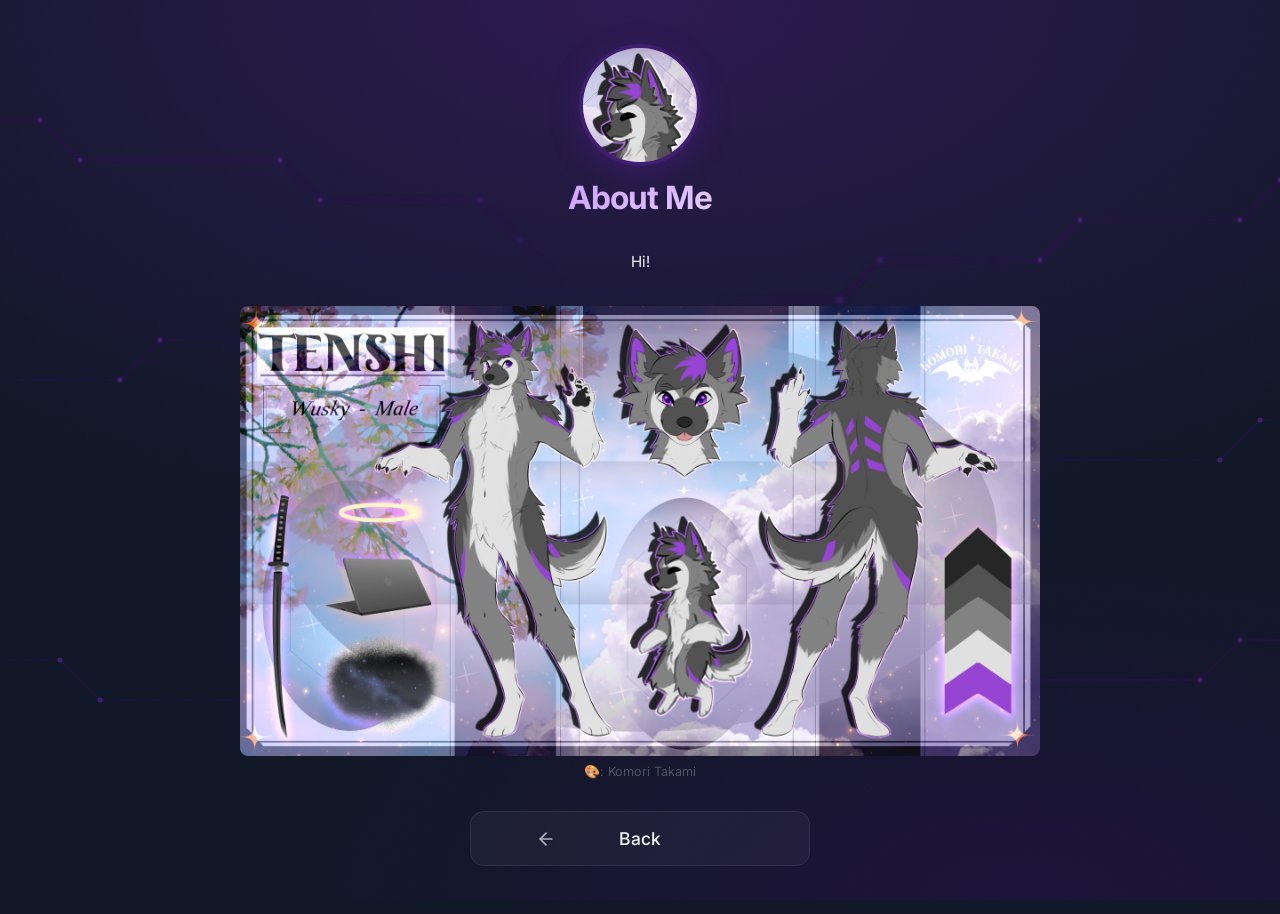
==== about.html @ e32563bc "added night sky background" ====
<!DOCTYPE html>
<html lang="en">
<head>
  <meta charset="UTF-8">
  <meta name="viewport" content="width=device-width, initial-scale=1.0">
  <title>About — Tenshi</title>
  <link rel="icon" type="image/x-icon" href="favicon/favicon.ico">
  <link rel="icon" type="image/png" sizes="32x32" href="favicon/favicon-32x32.png">
  <link rel="icon" type="image/png" sizes="16x16" href="favicon/favicon-16x16.png">
  <link rel="apple-touch-icon" sizes="180x180" href="favicon/apple-touch-icon.png">
  <link rel="manifest" href="favicon/site.webmanifest">
  <link rel="stylesheet" href="style.css">
  <link rel="stylesheet" href="about.css">
</head>
<body>
  
  <svg class="traces" viewBox="0 0 1440 900" preserveAspectRatio="xMidYMid slice" xmlns="http://www.w3.org/2000/svg">
    <defs>
      <linearGradient id="sharpGrad" gradientUnits="userSpaceOnUse" x1="0" y1="0" x2="1440" y2="0">
        <stop offset="0"    stop-color="#fff"/>
        <stop offset="0.25" stop-color="#fff"/>
        <stop offset="0.35" stop-color="#000"/>
        <stop offset="0.65" stop-color="#000"/>
        <stop offset="0.75" stop-color="#fff"/>
        <stop offset="1"    stop-color="#fff"/>
      </linearGradient>
      <linearGradient id="blurGrad" gradientUnits="userSpaceOnUse" x1="0" y1="0" x2="1440" y2="0">
        <stop offset="0"    stop-color="#000"/>
        <stop offset="0.25" stop-color="#000"/>
        <stop offset="0.35" stop-color="#fff"/>
        <stop offset="0.4"  stop-color="#fff"/>
        <stop offset="0.45" stop-color="#000"/>
        <stop offset="0.55" stop-color="#000"/>
        <stop offset="0.6"  stop-color="#fff"/>
        <stop offset="0.65" stop-color="#fff"/>
        <stop offset="0.75" stop-color="#000"/>
        <stop offset="1"    stop-color="#000"/>
      </linearGradient>
      <mask id="sharpMask" maskUnits="userSpaceOnUse" x="-5000" y="-5000" width="12000" height="12000">
        <rect x="-5000" y="-5000" width="12000" height="12000" fill="url(#sharpGrad)"/>
      </mask>
      <mask id="blurMask" maskUnits="userSpaceOnUse" x="-5000" y="-5000" width="12000" height="12000">
        <rect x="-5000" y="-5000" width="12000" height="12000" fill="url(#blurGrad)"/>
      </mask>
      <filter id="traceBlur" filterUnits="userSpaceOnUse" x="-5000" y="-5000" width="12000" height="12000">
        <feGaussianBlur stdDeviation="2"/>
      </filter>
      <g id="traceSrc">
        <g class="trace">
          <path class="trace-path" d="M 0 120 L 120 120 L 160 160 L 360 160 L 400 200 L 560 200 L 600 240 L 648 288"/>
          <path class="trace-pulse" pathLength="100" d="M 0 120 L 120 120 L 160 160 L 360 160 L 400 200 L 560 200 L 600 240 L 648 288"/>
          <circle class="trace-node" cx="0" cy="120" r="3"/>
          <circle class="trace-node" cx="120" cy="120" r="2.5"/>
          <circle class="trace-node" cx="160" cy="160" r="2.5"/>
          <circle class="trace-node" cx="360" cy="160" r="2.5"/>
          <circle class="trace-node" cx="400" cy="200" r="2.5"/>
          <circle class="trace-node" cx="560" cy="200" r="2.5"/>
          <circle class="trace-node" cx="600" cy="240" r="2.5"/>
          <circle class="trace-node" cx="648" cy="288" r="3"/>
        </g>
        <g class="trace">
          <path class="trace-path" d="M 0 380 L 200 380 L 240 340 L 440 340 L 480 380 L 600 380 L 648 380"/>
          <path class="trace-pulse" pathLength="100" d="M 0 380 L 200 380 L 240 340 L 440 340 L 480 380 L 600 380 L 648 380"/>
          <circle class="trace-node" cx="0" cy="380" r="3"/>
          <circle class="trace-node" cx="200" cy="380" r="2.5"/>
          <circle class="trace-node" cx="240" cy="340" r="2.5"/>
          <circle class="trace-node" cx="440" cy="340" r="2.5"/>
          <circle class="trace-node" cx="480" cy="380" r="2.5"/>
          <circle class="trace-node" cx="600" cy="380" r="2.5"/>
          <circle class="trace-node" cx="648" cy="380" r="3"/>
        </g>
        <g class="trace">
          <path class="trace-path" d="M 0 660 L 140 660 L 180 700 L 380 700 L 420 660 L 540 660 L 580 700 L 648 700"/>
          <path class="trace-pulse" pathLength="100" d="M 0 660 L 140 660 L 180 700 L 380 700 L 420 660 L 540 660 L 580 700 L 648 700"/>
          <circle class="trace-node" cx="0" cy="660" r="3"/>
          <circle class="trace-node" cx="140" cy="660" r="2.5"/>
          <circle class="trace-node" cx="180" cy="700" r="2.5"/>
          <circle class="trace-node" cx="380" cy="700" r="2.5"/>
          <circle class="trace-node" cx="420" cy="660" r="2.5"/>
          <circle class="trace-node" cx="540" cy="660" r="2.5"/>
          <circle class="trace-node" cx="580" cy="700" r="2.5"/>
          <circle class="trace-node" cx="648" cy="700" r="3"/>
        </g>
        <g class="trace">
          <path class="trace-path" d="M 1440 180 L 1360 180 L 1320 220 L 1160 220 L 1120 260 L 960 260 L 920 300 L 792 300"/>
          <path class="trace-pulse" pathLength="100" d="M 1440 180 L 1360 180 L 1320 220 L 1160 220 L 1120 260 L 960 260 L 920 300 L 792 300"/>
          <circle class="trace-node" cx="1440" cy="180" r="3"/>
          <circle class="trace-node" cx="1360" cy="180" r="2.5"/>
          <circle class="trace-node" cx="1320" cy="220" r="2.5"/>
          <circle class="trace-node" cx="1160" cy="220" r="2.5"/>
          <circle class="trace-node" cx="1120" cy="260" r="2.5"/>
          <circle class="trace-node" cx="960" cy="260" r="2.5"/>
          <circle class="trace-node" cx="920" cy="300" r="2.5"/>
          <circle class="trace-node" cx="792" cy="300" r="3"/>
        </g>
        <g class="trace">
          <path class="trace-path" d="M 1440 420 L 1340 420 L 1300 460 L 1100 460 L 1060 500 L 860 500 L 820 460 L 792 460"/>
          <path class="trace-pulse" pathLength="100" d="M 1440 420 L 1340 420 L 1300 460 L 1100 460 L 1060 500 L 860 500 L 820 460 L 792 460"/>
          <circle class="trace-node" cx="1440" cy="420" r="3"/>
          <circle class="trace-node" cx="1340" cy="420" r="2.5"/>
          <circle class="trace-node" cx="1300" cy="460" r="2.5"/>
          <circle class="trace-node" cx="1100" cy="460" r="2.5"/>
          <circle class="trace-node" cx="1060" cy="500" r="2.5"/>
          <circle class="trace-node" cx="860" cy="500" r="2.5"/>
          <circle class="trace-node" cx="820" cy="460" r="2.5"/>
          <circle class="trace-node" cx="792" cy="460" r="3"/>
        </g>
        <g class="trace">
          <path class="trace-path" d="M 1440 640 L 1320 640 L 1280 680 L 1100 680 L 1060 640 L 880 640 L 792 640"/>
          <path class="trace-pulse" pathLength="100" d="M 1440 640 L 1320 640 L 1280 680 L 1100 680 L 1060 640 L 880 640 L 792 640"/>
          <circle class="trace-node" cx="1440" cy="640" r="3"/>
          <circle class="trace-node" cx="1320" cy="640" r="2.5"/>
          <circle class="trace-node" cx="1280" cy="680" r="2.5"/>
          <circle class="trace-node" cx="1100" cy="680" r="2.5"/>
          <circle class="trace-node" cx="1060" cy="640" r="2.5"/>
          <circle class="trace-node" cx="880" cy="640" r="2.5"/>
          <circle class="trace-node" cx="792" cy="640" r="3"/>
        </g>
      </g>
    </defs>
    <g mask="url(#sharpMask)"><use href="#traceSrc"/></g>
    <g mask="url(#blurMask)" filter="url(#traceBlur)"><use href="#traceSrc"/></g>
  </svg>

  <div class="bg"></div>


  <div class="night-sky" aria-hidden="true">
    <div class="stars-layer" id="stars"></div>
    <div class="shooting-star" style="top:10%;left:12%;--shoot-angle:28deg;--shoot-cycle:18s;--shoot-delay:2s;">
      <div class="shooting-star-track"></div>
    </div>
    <div class="shooting-star" style="top:22%;right:15%;--shoot-angle:130deg;--shoot-cycle:25s;--shoot-delay:10s;">
      <div class="shooting-star-track"></div>
    </div>
    <div class="shooting-star" style="top:8%;left:55%;--shoot-angle:145deg;--shoot-cycle:32s;--shoot-delay:5s;">
      <div class="shooting-star-track"></div>
    </div>
    <div class="aurora-container">
      <div class="aurora aurora-1"></div>
      <div class="aurora aurora-2"></div>
      <div class="aurora aurora-3"></div>
      <div class="aurora aurora-4"></div>
    </div>
  </div>

  <main>
    <div class="profile">
      <a class="avatar" href="index.html">
        <img src="images/avatar.png" alt="Avatar" />
      </a>
      <h1 class="page-title">About Me</h1>
    </div>

    <div class="about-content">
      <p class="about-blurb">Hi!</p>

      <figure class="refsheet">
        <img src="images/refsheet.png" alt="Reference sheet" />
        <figcaption>🎨: <a href="https://komoricommissions.carrd.co/" target="_blank" rel="noopener noreferrer">Komori Takami</a></figcaption>
      </figure>
    </div>

    <nav class="back-link">
      <a href="index.html" class="link-btn">
        <div class="link-inner">
          <svg class="icon" viewBox="0 0 24 24" fill="none" stroke="currentColor" stroke-width="2" stroke-linecap="round" stroke-linejoin="round"><path d="M19 12H5"/><path d="M12 19l-7-7 7-7"/></svg>
          <span>Back</span>
        </div>
      </a>
    </nav>
  </main>

  <script>
  (function () {
    var themes = ['circuit', 'night-sky'];
    var chosen = sessionStorage.getItem('bg-theme');
    if (!chosen || themes.indexOf(chosen) === -1) {
      chosen = themes[Math.floor(Math.random() * themes.length)];
      sessionStorage.setItem('bg-theme', chosen);
    }
    if (chosen === 'night-sky') {
      document.body.dataset.bg = 'night-sky';
      var stars = document.getElementById('stars');
      if (!stars) return;
      var counts = { 'star-sm': 350, 'star-md': 120, 'star-lg': 40, 'star-xl': 10 };
      var twinkleClasses = ['twinkle-1', 'twinkle-2', 'twinkle-3'];
      for (var cls in counts) {
        (function (c, n) {
          for (var i = 0; i < n; i++) {
            var s = document.createElement('div');
            s.className = 'star ' + c;
            s.style.top = Math.random() * 100 + '%';
            s.style.left = Math.random() * 100 + '%';
            if (Math.random() < 0.3 && c !== 'star-sm') {
              s.classList.add(twinkleClasses[Math.floor(Math.random() * 3)]);
              s.style.setProperty('--dur', (3 + Math.random() * 5).toFixed(1) + 's');
              s.style.setProperty('--delay', (Math.random() * 8).toFixed(1) + 's');
            }
            stars.appendChild(s);
          }
        })(cls, counts[cls]);
      }
    }
  })();
  </script>

</body>
</html>
---- style.css ----
*, *::before, *::after {
  margin: 0;
  padding: 0;
  box-sizing: border-box;
}

@font-face {
  font-family: 'Inter';
  src: url('fonts/Inter_18pt-Regular.ttf');
  font-weight: 400;
  font-style: normal;
  font-display: swap;
}

@font-face {
  font-family: 'Inter';
  src: url('fonts/Inter_18pt-Medium.ttf');
  font-weight: 500;
  font-style: normal;
  font-display: swap;
}

@font-face {
  font-family: 'Inter';
  src: url('fonts/Inter_18pt-Bold.ttf');
  font-weight: 700;
  font-style: normal;
  font-display: swap;
}

:root {
  --purple-100: #f3e8ff;
  --purple-300: #c084fc;
  --purple-400: #a855f7;
  --purple-500: #9333ea;
  --purple-600: #7e22ce;
  --purple-700: #6b21a8;
  --purple-900: #3b0764;

  --grey-50:  #f9fafb;
  --grey-100: #f3f4f6;
  --grey-200: #e5e7eb;
  --grey-600: #4b5563;
  --grey-700: #374151;
  --grey-800: #1f2937;
  --grey-900: #111827;

  --bg:      var(--grey-900);
  --surface: rgba(255, 255, 255, 0.05);
  --border:  rgba(255, 255, 255, 0.08);
  --text:    var(--grey-100);
  --muted:   var(--grey-600);

  --radius:  14px;
  --max-w:   440px;
}

html {
  font-family: 'Inter', system-ui, -apple-system, sans-serif;
  -webkit-font-smoothing: antialiased;
  -moz-osx-font-smoothing: grayscale;
}

body {
  min-height: 100dvh;
  display: flex;
  align-items: center;
  justify-content: center;
  background: var(--bg);
  color: var(--text);
}


.bg {
  position: fixed;
  inset: 0;
  z-index: 0;
  background:
    radial-gradient(ellipse 80% 60% at 50% 0%, rgba(126, 34, 206, 0.25), transparent),
    radial-gradient(ellipse 60% 40% at 80% 100%, rgba(59, 7, 100, 0.3), transparent),
    var(--bg);
}


.bg::after {
  content: '';
  position: fixed;
  inset: 0;
  background-image: url("data:image/svg+xml,%3Csvg xmlns='http://www.w3.org/2000/svg' width='400' height='400'%3E%3Cfilter id='n'%3E%3CfeTurbulence type='fractalNoise' baseFrequency='.85' numOctaves='4' stitchTiles='stitch'/%3E%3C/filter%3E%3Crect width='100%25' height='100%25' filter='url(%23n)' opacity='.03'/%3E%3C/svg%3E");
  opacity: 0.4;
  pointer-events: none;
}


body[data-bg="night-sky"] .bg,
body[data-bg="night-sky"] .traces {
  display: none;
}


.traces {
  position: fixed;
  inset: 0;
  z-index: 1;
  width: 100%;
  height: 100%;
  pointer-events: none;
}

.trace-path {
  fill: none;
  stroke: var(--purple-900);
  stroke-width: 1.2;
  opacity: 0.6;
}

.trace-pulse {
  fill: none;
  stroke: var(--purple-500);
  stroke-width: 2;
  stroke-linecap: round;
  stroke-linejoin: round;
  filter: drop-shadow(0 0 3px var(--purple-400)) drop-shadow(0 0 6px rgba(147, 51, 234, 0.5));
  stroke-dasharray: 5 95;
  animation: traceFlow linear infinite;
}

.trace-node {
  fill: var(--purple-500);
  opacity: 0.35;
  animation: nodeGlow 3s ease-in-out infinite;
}

@keyframes traceFlow {
  from { stroke-dashoffset: 0; }
  to   { stroke-dashoffset: -100; }
}

@keyframes nodeGlow {
  0%, 100% { opacity: 0.3; r: 2; }
  50%      { opacity: 0.7; r: 2.5; }
}


.trace:nth-child(1) .trace-pulse { animation-duration: 5s; animation-delay: 0s; }
.trace:nth-child(2) .trace-pulse { animation-duration: 6s; animation-delay: -1.5s; }
.trace:nth-child(3) .trace-pulse { animation-duration: 5.5s; animation-delay: -3s; }
.trace:nth-child(4) .trace-pulse { animation-duration: 6.5s; animation-delay: -0.8s; }
.trace:nth-child(5) .trace-pulse { animation-duration: 5s; animation-delay: -2.2s; }
.trace:nth-child(6) .trace-pulse { animation-duration: 6s; animation-delay: -4s; }


.trace:nth-of-type(1) .trace-node:nth-child(1) { animation-delay: 0s; }
.trace:nth-of-type(1) .trace-node:nth-child(2) { animation-delay: 0.4s; }
.trace:nth-of-type(1) .trace-node:nth-child(3) { animation-delay: 0.9s; }
.trace:nth-of-type(1) .trace-node:nth-child(4) { animation-delay: 1.5s; }
.trace:nth-of-type(1) .trace-node:nth-child(5) { animation-delay: 2s; }
.trace:nth-of-type(1) .trace-node:nth-child(6) { animation-delay: 2.5s; }
.trace:nth-of-type(1) .trace-node:nth-child(7) { animation-delay: 3s; }

.trace:nth-of-type(2) .trace-node:nth-child(1) { animation-delay: -0.3s; }
.trace:nth-of-type(2) .trace-node:nth-child(2) { animation-delay: 0.2s; }
.trace:nth-of-type(2) .trace-node:nth-child(3) { animation-delay: 0.7s; }
.trace:nth-of-type(2) .trace-node:nth-child(4) { animation-delay: 1.3s; }
.trace:nth-of-type(2) .trace-node:nth-child(5) { animation-delay: 1.8s; }
.trace:nth-of-type(2) .trace-node:nth-child(6) { animation-delay: 2.3s; }
.trace:nth-of-type(2) .trace-node:nth-child(7) { animation-delay: 2.8s; }

.trace:nth-of-type(3) .trace-node:nth-child(1) { animation-delay: -0.6s; }
.trace:nth-of-type(3) .trace-node:nth-child(2) { animation-delay: 0.5s; }
.trace:nth-of-type(3) .trace-node:nth-child(3) { animation-delay: 1.1s; }
.trace:nth-of-type(3) .trace-node:nth-child(4) { animation-delay: 1.7s; }
.trace:nth-of-type(3) .trace-node:nth-child(5) { animation-delay: 2.3s; }
.trace:nth-of-type(3) .trace-node:nth-child(6) { animation-delay: 2.9s; }
.trace:nth-of-type(3) .trace-node:nth-child(7) { animation-delay: 3.5s; }
.trace:nth-of-type(3) .trace-node:nth-child(8) { animation-delay: 4s; }

.trace:nth-of-type(4) .trace-node:nth-child(1) { animation-delay: -0.1s; }
.trace:nth-of-type(4) .trace-node:nth-child(2) { animation-delay: 0.3s; }
.trace:nth-of-type(4) .trace-node:nth-child(3) { animation-delay: 0.7s; }
.trace:nth-of-type(4) .trace-node:nth-child(4) { animation-delay: 1.1s; }
.trace:nth-of-type(4) .trace-node:nth-child(5) { animation-delay: 1.5s; }
.trace:nth-of-type(4) .trace-node:nth-child(6) { animation-delay: 1.9s; }
.trace:nth-of-type(4) .trace-node:nth-child(7) { animation-delay: 2.3s; }
.trace:nth-of-type(4) .trace-node:nth-child(8) { animation-delay: 2.7s; }

.trace:nth-of-type(5) .trace-node:nth-child(1) { animation-delay: -0.4s; }
.trace:nth-of-type(5) .trace-node:nth-child(2) { animation-delay: 0.0s; }
.trace:nth-of-type(5) .trace-node:nth-child(3) { animation-delay: 0.4s; }
.trace:nth-of-type(5) .trace-node:nth-child(4) { animation-delay: 0.9s; }
.trace:nth-of-type(5) .trace-node:nth-child(5) { animation-delay: 1.4s; }
.trace:nth-of-type(5) .trace-node:nth-child(6) { animation-delay: 1.9s; }
.trace:nth-of-type(5) .trace-node:nth-child(7) { animation-delay: 2.4s; }
.trace:nth-of-type(5) .trace-node:nth-child(8) { animation-delay: 2.9s; }

.trace:nth-of-type(6) .trace-node:nth-child(1) { animation-delay: -0.7s; }
.trace:nth-of-type(6) .trace-node:nth-child(2) { animation-delay: 0.4s; }
.trace:nth-of-type(6) .trace-node:nth-child(3) { animation-delay: 0.9s; }
.trace:nth-of-type(6) .trace-node:nth-child(4) { animation-delay: 1.5s; }
.trace:nth-of-type(6) .trace-node:nth-child(5) { animation-delay: 2.1s; }
.trace:nth-of-type(6) .trace-node:nth-child(6) { animation-delay: 2.7s; }


main {
  position: relative;
  z-index: 1;
  width: 100%;
  max-width: var(--max-w);
  padding: 3rem 1.25rem;
  animation: fadeUp 0.6s cubic-bezier(0.16, 1, 0.3, 1) both;
}

@keyframes fadeUp {
  from { opacity: 0; transform: translateY(18px); }
  to   { opacity: 1; transform: translateY(0); }
}


.profile {
  text-align: center;
  margin-bottom: 2rem;
}

.avatar {
  display: block;
  width: 114px;
  height: 114px;
  margin: 0 auto 1rem;
  border-radius: 50%;
  object-fit: cover;
  box-shadow: 0 0 0 4px rgba(148, 53, 247, 0.15), 0 8px 32px rgba(107, 33, 168, 0.35);
}

.username {
  font-size: 2rem;
  font-weight: 700;
  letter-spacing: -0.03em;
  background: linear-gradient(135deg, var(--purple-300), var(--purple-100));
  -webkit-background-clip: text;
  -webkit-text-fill-color: transparent;
  background-clip: text;
}




.links {
  display: flex;
  flex-direction: column;
  align-items: center;        
  gap: 0.75rem;
}

.link-btn {
  position: relative;
  display: flex;
  align-items: center;
  justify-content: center;
  padding: 0.9rem 1.25rem;
  border: 1px solid var(--border);
  border-radius: var(--radius);
  background: rgba(255, 255, 255, 0.04);
  color: var(--text);
  text-decoration: none;
  font-weight: 500;
  font-size: 1.1rem;
  transition: transform 0.25s cubic-bezier(0.16, 1, 0.3, 1),
              background 0.25s ease,
              border-color 0.25s ease,
              box-shadow 0.25s ease;
  will-change: transform, background;
  transform: translateZ(0);
  width: 85%;
}

.link-btn .link-inner {
  display: grid;
  grid-template-columns: 20px 1fr 20px;
  align-items: center;
  column-gap: 0.75rem;
  width: 13rem;
}

.link-btn .icon {
  grid-column: 1;
  justify-self: center;
  flex-shrink: 0;
}

.link-btn .link-inner span {
  grid-column: 2;
  text-align: center;
}


.link-btn::before {
  content: '';
  position: absolute;
  top: 0;
  left: 0;
  right: 0;
  height: 1px;
  background: linear-gradient(90deg, transparent, var(--purple-300), transparent);
  transform: scaleX(0);
  transform-origin: center;
  transition: transform 0.3s ease;
  opacity: 0;
}

.link-btn:hover::before,
.link-btn:focus-visible::before {
  opacity: 1;
  transform: scaleX(1);
}

.link-btn:hover,
.link-btn:focus-visible {
  background: rgba(148, 53, 247, 0.1);
  border-color: rgba(148, 53, 247, 0.3);
  box-shadow: 0 4px 24px rgba(126, 34, 206, 0.2);
}



.link-btn {
  animation: btnIn 0.5s cubic-bezier(0.16, 1, 0.3, 1) backwards;
}

.link-btn:nth-child(1) { animation-delay: 0.10s; }
.link-btn:nth-child(2) { animation-delay: 0.18s; }
.link-btn:nth-child(3) { animation-delay: 0.26s; }
.link-btn:nth-child(4) { animation-delay: 0.34s; }
.link-btn:nth-child(5) { animation-delay: 0.42s; }
.link-btn:nth-child(6) { animation-delay: 0.58s; }

@keyframes btnIn {
  from { opacity: 0; transform: translateY(12px) scale(0.97); }
  to   { opacity: 1; transform: translateY(0) scale(1); }
}

.link-btn:hover {
  transform: translateY(-2px);
}

.link-btn:active {
  transform: translateY(0) scale(0.98);
}


.icon {
  flex-shrink: 0;
  width: 20px;
  height: 20px;
  opacity: 0.7;
  transition: opacity 0.25s ease, color 0.25s ease;
}

.link-btn:hover .icon {
  opacity: 1;
  color: var(--purple-300);
}


.link-btn:focus-visible {
  outline: 2px solid var(--purple-400);
  outline-offset: 2px;
}


@media (max-width: 480px) {
  :root { --radius: 12px; }

  main {
    padding: 2.5rem 1rem;
    align-self: flex-start;
    padding-top: 5rem;
  }

  .username {
    font-size: 1.65rem;
  }

  .avatar {
    width: 94px;
    height: 94px;
  }

  .link-btn {
    padding: 0.8rem 1.1rem;
    font-size: 0.9rem;
  }
}

@media (min-width: 768px) {
  .link-btn {
    padding: 1rem 1.5rem;
  }
}

@media (prefers-reduced-motion: reduce) {
  *, *::before, *::after {
    animation-duration: 0.01ms !important;
    transition-duration: 0.01ms !important;
  }
}


body[data-bg="night-sky"] {
  overflow: hidden;
}

body[data-bg="night-sky"] .night-sky {
  position: fixed;
  inset: 0;
  background: linear-gradient(
    to bottom,
    #020111 0%,
    #0a0e2a 30%,
    #0d1442 60%,
    #0a0f3a 80%,
    #05081f 100%
  );
  overflow: hidden;
}


body[data-bg="night-sky"] .stars-layer {
  position: absolute;
  inset: 0;
  z-index: 1;
}

body[data-bg="night-sky"] .star {
  position: absolute;
  background: #fff;
}

body[data-bg="night-sky"] .star-sm { width: 1px; height: 1px; opacity: 0.6; }
body[data-bg="night-sky"] .star-md { width: 2px; height: 2px; opacity: 0.75; }
body[data-bg="night-sky"] .star-lg { width: 2.5px; height: 2.5px; opacity: 0.9; border-radius: 0; }
body[data-bg="night-sky"] .star-xl { width: 3px; height: 3px; opacity: 1; border-radius: 0; }


body[data-bg="night-sky"] .star-lg::before,
body[data-bg="night-sky"] .star-lg::after,
body[data-bg="night-sky"] .star-xl::before,
body[data-bg="night-sky"] .star-xl::after {
  content: '';
  position: absolute;
  top: 50%;
  left: 50%;
  background: rgba(255, 255, 255, 0.95);
}

body[data-bg="night-sky"] .star-lg::before,
body[data-bg="night-sky"] .star-xl::before {
  width: 100%;
  height: 1px;
  transform: translate(-50%, -50%);
}

body[data-bg="night-sky"] .star-lg::after,
body[data-bg="night-sky"] .star-xl::after {
  width: 1px;
  height: 100%;
  transform: translate(-50%, -50%);
}

body[data-bg="night-sky"] .star-xl::before,
body[data-bg="night-sky"] .star-xl::after {
  box-shadow: 0 0 4px 1px rgba(200, 230, 255, 0.5);
}


@keyframes twinkle-1 {
  0%, 100% { opacity: 0.3; transform: scale(1) rotate(0deg); }
  50%      { opacity: 1;   transform: scale(1.4) rotate(45deg); }
}
@keyframes twinkle-2 {
  0%, 100% { opacity: 0.2; transform: scale(1) rotate(0deg); }
  50%      { opacity: 0.9; transform: scale(1.3) rotate(90deg); }
}
@keyframes twinkle-3 {
  0%, 100% { opacity: 0.5; transform: scale(1) rotate(0deg); }
  30%      { opacity: 1;   transform: scale(1.5) rotate(45deg); }
  70%      { opacity: 0.4; transform: scale(0.9) rotate(90deg); }
}

body[data-bg="night-sky"] .twinkle-1 { animation: twinkle-1 var(--dur, 3s) ease-in-out infinite var(--delay, 0s); }
body[data-bg="night-sky"] .twinkle-2 { animation: twinkle-2 var(--dur, 4s) ease-in-out infinite var(--delay, 0s); }
body[data-bg="night-sky"] .twinkle-3 { animation: twinkle-3 var(--dur, 5s) ease-in-out infinite var(--delay, 0s); }


body[data-bg="night-sky"] .aurora-container {
  position: absolute;
  inset: 0;
  z-index: 2;
  overflow: hidden;
  opacity: 0.55;
  pointer-events: none;
}

body[data-bg="night-sky"] .aurora {
  position: absolute;
  border-radius: 50%;
  filter: blur(80px);
  mix-blend-mode: screen;
}

body[data-bg="night-sky"] .aurora-1 {
  bottom: 45%; left: -20%; width: 70%; height: 30%;
  background: linear-gradient(90deg,
    transparent 0%, rgba(52, 255, 150, 0.4) 20%,
    rgba(52, 255, 180, 0.5) 40%,
    rgba(100, 220, 255, 0.35) 60%, transparent 80%);
  animation: aurora-wave-1 12s ease-in-out infinite;
  transform-origin: center bottom;
}
body[data-bg="night-sky"] .aurora-2 {
  bottom: 40%; left: 10%; width: 65%; height: 25%;
  background: linear-gradient(90deg,
    transparent 0%, rgba(100, 200, 255, 0.3) 15%,
    rgba(150, 255, 200, 0.45) 45%,
    rgba(52, 255, 150, 0.35) 70%, transparent 100%);
  animation: aurora-wave-2 15s ease-in-out infinite;
  transform-origin: center bottom;
}
body[data-bg="night-sky"] .aurora-3 {
  bottom: 50%; left: 30%; width: 50%; height: 20%;
  background: linear-gradient(90deg,
    transparent 0%, rgba(180, 100, 255, 0.2) 20%,
    rgba(52, 255, 180, 0.4) 50%,
    rgba(100, 220, 255, 0.25) 80%, transparent 100%);
  animation: aurora-wave-3 18s ease-in-out infinite;
  transform-origin: center bottom;
}
body[data-bg="night-sky"] .aurora-4 {
  bottom: 35%; left: -10%; width: 80%; height: 22%;
  background: linear-gradient(90deg,
    transparent 0%, rgba(52, 200, 150, 0.25) 25%,
    rgba(100, 255, 220, 0.35) 55%,
    rgba(52, 255, 150, 0.2) 85%, transparent 100%);
  animation: aurora-wave-1 20s ease-in-out infinite reverse;
  transform-origin: center bottom;
}

@keyframes aurora-wave-1 {
  0%, 100% { transform: translateX(0) scaleX(1) scaleY(1) rotate(-1deg); opacity: 0.6; }
  25%      { transform: translateX(8%) scaleX(1.1) scaleY(1.2) rotate(0.5deg); opacity: 0.8; }
  50%      { transform: translateX(3%) scaleX(0.95) scaleY(0.85) rotate(1deg); opacity: 0.5; }
  75%      { transform: translateX(-5%) scaleX(1.05) scaleY(1.15) rotate(-0.5deg); opacity: 0.7; }
}
@keyframes aurora-wave-2 {
  0%, 100% { transform: translateX(0) scaleX(1) scaleY(1) rotate(0.5deg); opacity: 0.5; }
  33%      { transform: translateX(-10%) scaleX(1.15) scaleY(0.9) rotate(-0.5deg); opacity: 0.75; }
  66%      { transform: translateX(6%) scaleX(0.9) scaleY(1.2) rotate(1deg); opacity: 0.4; }
}
@keyframes aurora-wave-3 {
  0%, 100% { transform: translateX(0) scaleX(1) scaleY(1) rotate(-0.5deg); opacity: 0.45; }
  50%      { transform: translateX(-12%) scaleX(1.2) scaleY(0.8) rotate(1.5deg); opacity: 0.7; }
}


body[data-bg="night-sky"] .shooting-star {
  position: absolute;
  z-index: 1;
  transform: rotate(var(--shoot-angle, 25deg));
  transform-origin: 0 50%;
}
body[data-bg="night-sky"] .shooting-star-track {
  position: absolute;
  top: 0; left: 0; width: 300px; height: 2px;
  transform: translateX(-300px);
  opacity: 0;
  animation: shoot var(--shoot-cycle, 6s) ease-out infinite var(--shoot-delay, 0s);
}
body[data-bg="night-sky"] .shooting-star-track::before {
  content: '';
  position: absolute;
  top: 0; left: 0;
  width: 80px; height: 1.5px;
  background: linear-gradient(to right, rgba(255,255,255,0.1), rgba(255,255,255,0.9));
  border-radius: 2px;
}
body[data-bg="night-sky"] .shooting-star-track::after {
  content: '';
  position: absolute;
  top: 50%; left: 80px;
  transform: translateY(-50%);
  width: 3px; height: 3px;
  border-radius: 50%;
  background: #fff;
  box-shadow: 0 0 6px 2px rgba(255,255,255,0.6);
}
@keyframes shoot {
  0%, 82% { transform: translateX(-300px); opacity: 0; }
  83%      { opacity: 1; }
  90%      { opacity: 1; }
  100%     { transform: translateX(0); opacity: 0; }
}


@media (max-width: 768px) {
  body[data-bg="night-sky"] .aurora-container { opacity: 0.4; }
  body[data-bg="night-sky"] .aurora-1 { height: 22%; animation-duration: 10s; }
  body[data-bg="night-sky"] .aurora-2 { height: 18%; animation-duration: 13s; }
  body[data-bg="night-sky"] .aurora-3 { height: 15%; animation-duration: 15s; }
  body[data-bg="night-sky"] .aurora-4 { height: 16%; animation-duration: 17s; }
  body[data-bg="night-sky"] .aurora { filter: blur(60px); }
  body[data-bg="night-sky"] .shooting-star { display: none; }
}
@media (max-width: 480px) {
  body[data-bg="night-sky"] .aurora-container { opacity: 0.3; }
  body[data-bg="night-sky"] .aurora { filter: blur(45px); }
}
---- about.css ----
.avatar {
  display: block;
  position: relative;
  width: 114px;
  height: 114px;
  margin: 0 auto 1rem;
  border-radius: 50%;
  background: linear-gradient(135deg, var(--purple-400), var(--purple-700));
  box-shadow: 0 0 0 4px rgba(148, 53, 247, 0.15), 0 8px 32px rgba(107, 33, 168, 0.35);
  overflow: hidden;
  text-decoration: none;
  transition: transform 0.25s cubic-bezier(0.16, 1, 0.3, 1);
}

.avatar:hover {
  transform: translateY(-2px);
}

.avatar img {
  display: block;
  width: 100%;
  height: 100%;
  object-fit: cover;
}

.about-content {
  margin: 0 auto 2rem;
  text-align: center;
}

.about-blurb {
  font-size: 0.95rem;
  line-height: 1.65;
  color: var(--text);
  margin-bottom: 2rem;
  max-width: var(--max-w);
}

.refsheet {
  display: flex;
  flex-direction: column;
  align-items: center;
  width: 800px;
  margin-left: -400px;
  position: relative;
  left: 50%;
}

.refsheet img {
  width: 100%;
  height: auto;
  border-radius: 8px;
}

.refsheet figcaption {
  font-size: 0.8rem;
  color: var(--muted);
  margin-top: 0.5rem;
  text-align: center;
}

.refsheet figcaption a {
  color: inherit;
  text-decoration: none;
}

.page-title {
  font-size: 2rem;
  font-weight: 700;
  letter-spacing: -0.03em;
  background: linear-gradient(135deg, var(--purple-300), var(--purple-100));
  -webkit-background-clip: text;
  -webkit-text-fill-color: transparent;
  background-clip: text;
  text-align: center;
  margin-bottom: 2rem;
}

.back-link {
  display: flex;
  justify-content: center;
}

@media (max-width: 768px) {
  .refsheet {
    width: 95vw;
    margin-left: 0;
    left: 0;
  }

  .refsheet img {
    width: 100%;
    height: auto;
  }
}
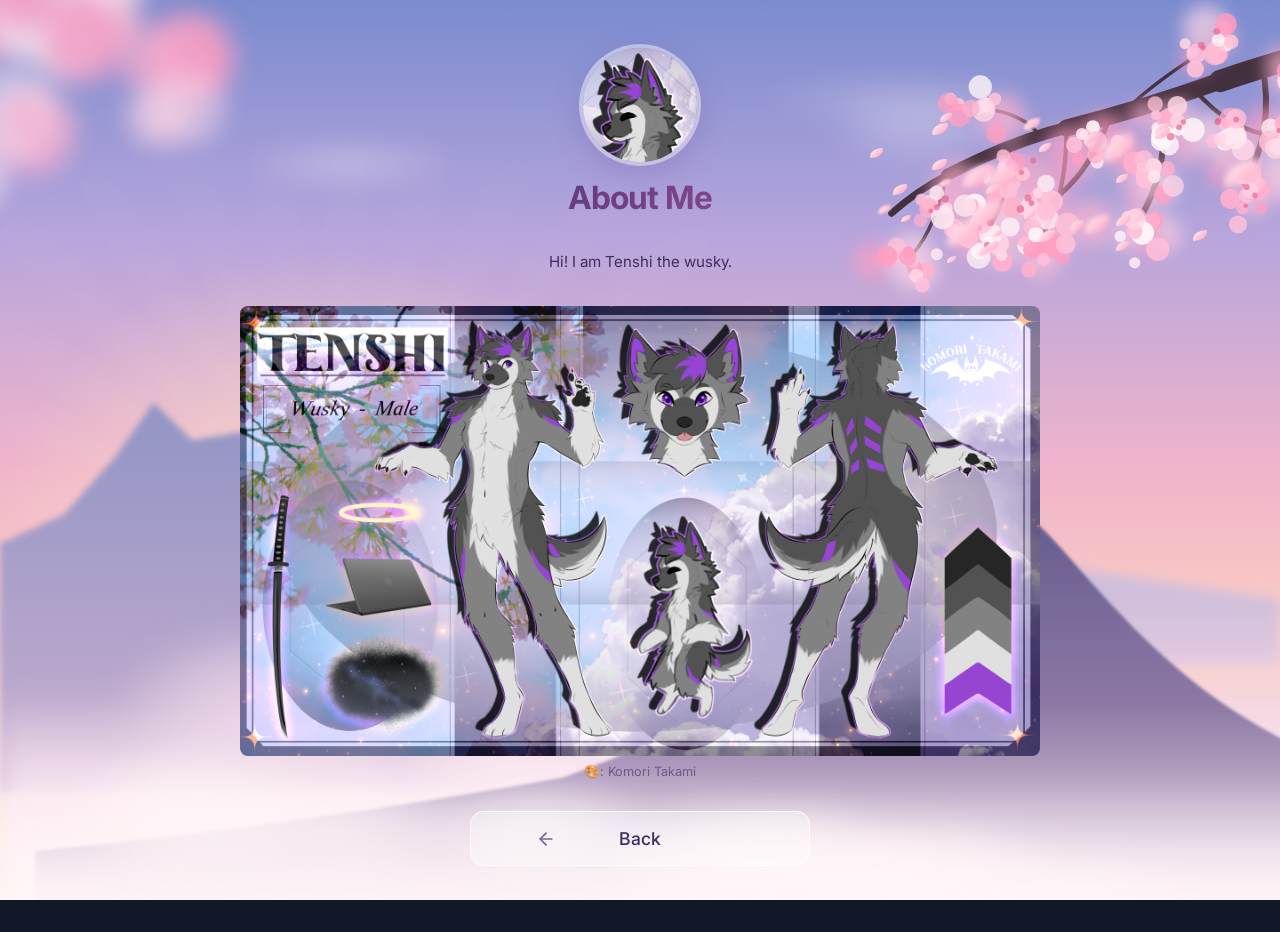
==== commit 68ed10b9: "added cherry blossom theme" ====
--- a/about.html
+++ b/about.html
@@ -13,7 +13,8 @@
   <link rel="stylesheet" href="about.css">
 </head>
 <body>
-  
+
+  <!-- Looking for something? -->
   <svg class="traces" viewBox="0 0 1440 900" preserveAspectRatio="xMidYMid slice" xmlns="http://www.w3.org/2000/svg">
     <defs>
       <linearGradient id="sharpGrad" gradientUnits="userSpaceOnUse" x1="0" y1="0" x2="1440" y2="0">
@@ -127,13 +128,13 @@
 
   <div class="night-sky" aria-hidden="true">
     <div class="stars-layer" id="stars"></div>
-    <div class="shooting-star" style="top:10%;left:12%;--shoot-angle:28deg;--shoot-cycle:18s;--shoot-delay:2s;">
+    <div class="shooting-star" style="top:10%;left:12%;--shoot-angle:28deg;--shoot-cycle:32s;--shoot-delay:5s;">
       <div class="shooting-star-track"></div>
     </div>
     <div class="shooting-star" style="top:22%;right:15%;--shoot-angle:130deg;--shoot-cycle:25s;--shoot-delay:10s;">
       <div class="shooting-star-track"></div>
     </div>
-    <div class="shooting-star" style="top:8%;left:55%;--shoot-angle:145deg;--shoot-cycle:32s;--shoot-delay:5s;">
+    <div class="shooting-star" style="top:8%;left:55%;--shoot-angle:145deg;--shoot-cycle:18s;--shoot-delay:2s;">
       <div class="shooting-star-track"></div>
     </div>
     <div class="aurora-container">
@@ -142,6 +143,433 @@
       <div class="aurora aurora-3"></div>
       <div class="aurora aurora-4"></div>
     </div>
+  </div>
+
+  <div class="blossom-sky" aria-hidden="true">
+    <svg width="0" height="0" style="position:absolute" focusable="false">
+      <defs>
+        <linearGradient id="bl-peak" x1="0" y1="0" x2="0" y2="1">
+          <stop offset="0" style="stop-color:var(--bl-near-top)"/><stop offset=".5" style="stop-color:var(--bl-near-mid)"/><stop offset="1" style="stop-color:var(--bl-near-bot)"/>
+        </linearGradient>
+        <linearGradient id="bl-rim" x1="0" y1="0" x2="1" y2="0.6">
+          <stop offset="0" style="stop-color:rgb(var(--bl-rim));stop-opacity:0"/><stop offset=".5" style="stop-color:rgb(var(--bl-rim));stop-opacity:.45"/><stop offset="1" style="stop-color:rgb(var(--bl-rim));stop-opacity:0"/>
+        </linearGradient>
+        <filter id="bl-blur" x="-10%" y="-10%" width="120%" height="120%"><feGaussianBlur stdDeviation="1.6"/></filter>
+        <filter id="bl-bloom" x="-30%" y="-30%" width="160%" height="160%"><feGaussianBlur stdDeviation="10"/></filter>
+        <filter id="bl-bokeh" x="-50%" y="-50%" width="200%" height="200%"><feGaussianBlur stdDeviation="11"/></filter>
+      </defs>
+    </svg>
+
+    <div class="bl-glow"></div>
+    <div class="bl-rays"></div>
+    <div class="bl-cloud bl-c0"></div>
+    <div class="bl-mtn bl-far"><i></i></div>
+    <div class="bl-cloud bl-c1"></div>
+    <div class="bl-mtn bl-mid"><i></i></div>
+    <div class="bl-cloud bl-c2"></div>
+
+    <svg class="bl-corner" viewBox="0 0 400 300">
+      <g filter="url(#bl-bokeh)">
+        <circle cx="122" cy="67" r="33" fill="#ffe9f1" opacity="0.84"/>
+        <circle cx="64" cy="31" r="22" fill="#fff6fa" opacity="0.65"/>
+        <circle cx="21" cy="-9" r="44" fill="#ffe9f1" opacity="0.74"/>
+        <circle cx="53" cy="40" r="40" fill="#ff9ec1" opacity="0.79"/>
+        <circle cx="88" cy="41" r="41" fill="#ffe9f1" opacity="0.81"/>
+        <circle cx="80" cy="20" r="31" fill="#ff9ec1" opacity="0.85"/>
+        <circle cx="156" cy="35" r="31" fill="#ffe9f1" opacity="0.56"/>
+        <circle cx="141" cy="16" r="34" fill="#ffd6e5" opacity="0.65"/>
+        <circle cx="150" cy="38" r="38" fill="#ffc1d8" opacity="0.78"/>
+        <circle cx="162" cy="-3" r="33" fill="#ffe9f1" opacity="0.77"/>
+        <circle cx="136" cy="61" r="39" fill="#ff9ec1" opacity="0.77"/>
+        <circle cx="200" cy="-15" r="31" fill="#ff9ec1" opacity="0.79"/>
+        <circle cx="88" cy="145" r="40" fill="#ffb0cd" opacity="0.80"/>
+        <circle cx="19" cy="167" r="22" fill="#ff9ec1" opacity="0.73"/>
+        <circle cx="41" cy="190" r="22" fill="#ffe9f1" opacity="0.75"/>
+        <circle cx="69" cy="129" r="42" fill="#ffe9f1" opacity="0.58"/>
+        <circle cx="-15" cy="129" r="29" fill="#fff6fa" opacity="0.60"/>
+        <circle cx="84" cy="138" r="23" fill="#ffb0cd" opacity="0.62"/>
+        <circle cx="230" cy="79" r="38" fill="#ffb0cd" opacity="0.79"/>
+        <circle cx="236" cy="85" r="33" fill="#ff9ec1" opacity="0.84"/>
+        <circle cx="233" cy="76" r="43" fill="#ff9ec1" opacity="0.59"/>
+        <circle cx="196" cy="79" r="30" fill="#ffb0cd" opacity="0.69"/>
+        <circle cx="232" cy="124" r="33" fill="#ffd6e5" opacity="0.59"/>
+        <circle cx="205" cy="131" r="28" fill="#ffd6e5" opacity="0.75"/>
+      </g>
+    </svg>
+
+    <div class="bl-near">
+      <svg viewBox="0 0 800 800" preserveAspectRatio="xMidYMid meet">
+        <g filter="url(#bl-blur)">
+          <path fill="url(#bl-peak)" d="M-500 800 L-500 720 C-300 700 -120 672 0 650 C70 625 150 590 215 535 C265 492 310 445 350 418 C378 398 398 388 412 388 C430 390 452 410 478 440 C520 488 570 545 640 590 C700 628 760 650 800 664 L1000 690 L1000 800 Z"/>
+          <path fill="url(#bl-rim)" d="M215 535 C265 492 310 445 350 418 C378 398 398 388 412 388 L424 430 C384 462 336 510 300 575 Z"/>
+        </g>
+      </svg>
+    </div>
+
+    <div class="bl-branch">
+      <svg viewBox="0 0 900 600" preserveAspectRatio="xMaxYMin meet">
+        <g class="bl-bough">
+          <g fill="none" stroke="var(--bl-bark)" stroke-linecap="round" stroke-linejoin="round">
+          <path d="M980 20 C900 60 840 70 770 95" stroke-width="26"/>
+          <path d="M770 95 C700 120 650 135 590 150" stroke-width="20"/>
+          <path d="M590 150 C540 162 500 180 450 205" stroke-width="14"/>
+          <path d="M450 205 C425 218 405 232 385 250" stroke-width="8"/>
+          <path d="M820 80 C830 130 820 175 800 215" stroke-width="7"/>
+          <path d="M700 118 C710 170 700 220 672 262" stroke-width="7"/>
+          <path d="M640 140 C620 190 600 215 570 238" stroke-width="6"/>
+          <path d="M590 152 C590 205 582 240 560 280" stroke-width="5"/>
+          <path d="M520 175 C525 215 515 245 495 272" stroke-width="5"/>
+          <path d="M450 205 C440 245 430 275 408 300" stroke-width="4"/>
+          <path d="M740 105 C770 140 800 155 835 160" stroke-width="5"/>
+          <path d="M880 40 C890 90 900 120 930 150" stroke-width="5"/>
+          <path d="M660 128 C690 100 720 80 750 60" stroke-width="4"/>
+          <path d="M560 160 C545 140 520 130 495 128" stroke-width="4"/>
+          </g>
+          <g filter="url(#bl-bloom)" opacity=".7">
+            <circle cx="839" cy="208" r="27" fill="#ffd6e5"/>
+            <circle cx="815" cy="226" r="21" fill="#ffb0cd"/>
+            <circle cx="808" cy="232" r="21" fill="#ffc1d8"/>
+            <circle cx="772" cy="202" r="17" fill="#ff9ec1"/>
+            <circle cx="670" cy="274" r="19" fill="#ffd6e5"/>
+            <circle cx="618" cy="261" r="25" fill="#ffb0cd"/>
+            <circle cx="701" cy="275" r="22" fill="#ffd6e5"/>
+            <circle cx="688" cy="280" r="18" fill="#ff9ec1"/>
+            <circle cx="520" cy="218" r="25" fill="#ffc1d8"/>
+            <circle cx="550" cy="243" r="27" fill="#ffd6e5"/>
+            <circle cx="566" cy="250" r="27" fill="#ff9ec1"/>
+            <circle cx="569" cy="222" r="23" fill="#ffb0cd"/>
+            <circle cx="566" cy="271" r="23" fill="#ffb0cd"/>
+            <circle cx="571" cy="293" r="18" fill="#ffc1d8"/>
+            <circle cx="560" cy="306" r="20" fill="#ffc1d8"/>
+            <circle cx="520" cy="284" r="21" fill="#ffb0cd"/>
+            <circle cx="512" cy="290" r="22" fill="#ffd6e5"/>
+            <circle cx="507" cy="275" r="24" fill="#ffb0cd"/>
+            <circle cx="492" cy="284" r="22" fill="#ffc1d8"/>
+            <circle cx="478" cy="280" r="20" fill="#ffb0cd"/>
+            <circle cx="363" cy="305" r="21" fill="#ff9ec1"/>
+            <circle cx="416" cy="315" r="24" fill="#ffd6e5"/>
+            <circle cx="408" cy="299" r="26" fill="#ffd6e5"/>
+            <circle cx="408" cy="315" r="23" fill="#ffd6e5"/>
+            <circle cx="844" cy="156" r="27" fill="#ffd6e5"/>
+            <circle cx="880" cy="169" r="25" fill="#ffc1d8"/>
+            <circle cx="868" cy="180" r="25" fill="#ffb0cd"/>
+            <circle cx="869" cy="158" r="27" fill="#ffc1d8"/>
+            <circle cx="923" cy="147" r="26" fill="#ffb0cd"/>
+            <circle cx="926" cy="129" r="17" fill="#ffb0cd"/>
+            <circle cx="903" cy="157" r="25" fill="#ff9ec1"/>
+            <circle cx="973" cy="111" r="18" fill="#ff9ec1"/>
+            <circle cx="766" cy="49" r="16" fill="#ffc1d8"/>
+            <circle cx="740" cy="70" r="16" fill="#ff9ec1"/>
+            <circle cx="753" cy="33" r="27" fill="#ffd6e5"/>
+            <circle cx="770" cy="45" r="17" fill="#ffc1d8"/>
+            <circle cx="508" cy="141" r="17" fill="#ffb0cd"/>
+            <circle cx="518" cy="143" r="22" fill="#ffc1d8"/>
+            <circle cx="520" cy="136" r="18" fill="#ff9ec1"/>
+            <circle cx="515" cy="139" r="27" fill="#ffb0cd"/>
+            <circle cx="713" cy="145" r="20" fill="#ffc1d8"/>
+            <circle cx="681" cy="136" r="18" fill="#ffb0cd"/>
+            <circle cx="720" cy="143" r="25" fill="#ffc1d8"/>
+            <circle cx="732" cy="172" r="21" fill="#ffb0cd"/>
+            <circle cx="601" cy="191" r="19" fill="#ffb0cd"/>
+            <circle cx="633" cy="158" r="26" fill="#ff9ec1"/>
+            <circle cx="591" cy="174" r="26" fill="#ff9ec1"/>
+            <circle cx="590" cy="203" r="17" fill="#ff9ec1"/>
+            <circle cx="515" cy="247" r="26" fill="#ffd6e5"/>
+            <circle cx="539" cy="203" r="27" fill="#ffb0cd"/>
+            <circle cx="503" cy="217" r="19" fill="#ffb0cd"/>
+            <circle cx="523" cy="198" r="18" fill="#ff9ec1"/>
+            <circle cx="863" cy="100" r="18" fill="#ffd6e5"/>
+            <circle cx="869" cy="87" r="22" fill="#ffb0cd"/>
+            <circle cx="843" cy="74" r="20" fill="#ffb0cd"/>
+            <circle cx="844" cy="92" r="19" fill="#ffc1d8"/>
+            <circle cx="787" cy="178" r="26" fill="#ffc1d8"/>
+            <circle cx="812" cy="157" r="17" fill="#ffb0cd"/>
+            <circle cx="821" cy="142" r="18" fill="#ff9ec1"/>
+            <circle cx="760" cy="157" r="24" fill="#ffd6e5"/>
+            <circle cx="666" cy="186" r="22" fill="#ff9ec1"/>
+            <circle cx="685" cy="211" r="25" fill="#ffc1d8"/>
+            <circle cx="676" cy="233" r="17" fill="#ffb0cd"/>
+            <circle cx="699" cy="218" r="21" fill="#ffd6e5"/>
+            <circle cx="459" cy="242" r="20" fill="#ffc1d8"/>
+            <circle cx="456" cy="226" r="26" fill="#ffc1d8"/>
+            <circle cx="460" cy="212" r="24" fill="#ffb0cd"/>
+            <circle cx="450" cy="244" r="18" fill="#ffb0cd"/>
+          </g>
+          <g>
+            <circle cx="782" cy="233" r="11.9" fill="#ffb0cd" opacity="0.91"/>
+            <circle cx="801" cy="229" r="9.0" fill="#ffc1d8" opacity="0.88"/>
+            <circle cx="816" cy="222" r="12.1" fill="#ffb0cd" opacity="0.96"/>
+            <circle cx="791" cy="263" r="10.6" fill="#ffc1d8" opacity="0.84"/>
+            <circle cx="795" cy="206" r="9.6" fill="#fff6fa" opacity="0.76"/>
+            <circle cx="806" cy="208" r="11.4" fill="#ffe9f1" opacity="0.77"/>
+            <circle cx="806" cy="229" r="6.3" fill="#ffb0cd" opacity="0.96"/>
+            <circle cx="796" cy="244" r="6.9" fill="#ffb0cd" opacity="0.86"/>
+            <circle cx="815" cy="215" r="7.7" fill="#ffc1d8" opacity="0.75"/>
+            <circle cx="806" cy="203" r="12.6" fill="#ffc1d8" opacity="0.80"/>
+            <circle cx="818" cy="244" r="6.8" fill="#ff9ec1" opacity="0.76"/>
+            <circle cx="806" cy="224" r="9.3" fill="#ffd6e5" opacity="0.76"/>
+            <circle cx="681" cy="269" r="6.8" fill="#ffe9f1" opacity="0.88"/>
+            <circle cx="662" cy="255" r="7.9" fill="#ffd6e5" opacity="0.83"/>
+            <circle cx="685" cy="263" r="8.7" fill="#ff9ec1" opacity="0.92"/>
+            <circle cx="691" cy="259" r="9.3" fill="#fff6fa" opacity="0.96"/>
+            <circle cx="693" cy="258" r="10.4" fill="#ff9ec1" opacity="0.82"/>
+            <circle cx="673" cy="254" r="10.4" fill="#ffc1d8" opacity="0.79"/>
+            <circle cx="679" cy="273" r="13.7" fill="#fff6fa" opacity="0.93"/>
+            <circle cx="670" cy="308" r="6.6" fill="#ffe9f1" opacity="0.89"/>
+            <circle cx="697" cy="292" r="13.7" fill="#ffc1d8" opacity="0.83"/>
+            <circle cx="670" cy="271" r="9.0" fill="#ffc1d8" opacity="0.96"/>
+            <circle cx="670" cy="257" r="12.3" fill="#ffd6e5" opacity="0.76"/>
+            <circle cx="653" cy="277" r="6.7" fill="#fff6fa" opacity="0.79"/>
+            <circle cx="558" cy="232" r="12.4" fill="#ffb0cd" opacity="0.96"/>
+            <circle cx="556" cy="257" r="9.4" fill="#ffc1d8" opacity="0.89"/>
+            <circle cx="566" cy="215" r="10.3" fill="#fff6fa" opacity="0.74"/>
+            <circle cx="568" cy="256" r="12.8" fill="#ffe9f1" opacity="0.81"/>
+            <circle cx="528" cy="215" r="8.2" fill="#ffc1d8" opacity="0.83"/>
+            <circle cx="573" cy="236" r="12.8" fill="#ffc1d8" opacity="0.91"/>
+            <circle cx="547" cy="239" r="9.3" fill="#ffd6e5" opacity="0.79"/>
+            <circle cx="559" cy="251" r="12.7" fill="#ffd6e5" opacity="0.77"/>
+            <circle cx="542" cy="244" r="8.9" fill="#ffd6e5" opacity="0.88"/>
+            <circle cx="557" cy="226" r="6.3" fill="#ffd6e5" opacity="0.95"/>
+            <circle cx="566" cy="248" r="10.9" fill="#ffc1d8" opacity="0.95"/>
+            <circle cx="555" cy="275" r="8.4" fill="#ffc1d8" opacity="0.91"/>
+            <circle cx="543" cy="288" r="10.5" fill="#fff6fa" opacity="0.80"/>
+            <circle cx="591" cy="263" r="13.9" fill="#ffc1d8" opacity="0.81"/>
+            <circle cx="570" cy="289" r="13.4" fill="#ff9ec1" opacity="0.82"/>
+            <circle cx="550" cy="266" r="10.3" fill="#ffc1d8" opacity="0.80"/>
+            <circle cx="551" cy="292" r="11.9" fill="#ff9ec1" opacity="0.93"/>
+            <circle cx="540" cy="282" r="8.0" fill="#ffb0cd" opacity="0.73"/>
+            <circle cx="546" cy="316" r="9.2" fill="#ffb0cd" opacity="0.86"/>
+            <circle cx="576" cy="286" r="11.0" fill="#ff9ec1" opacity="0.92"/>
+            <circle cx="563" cy="304" r="7.5" fill="#ffc1d8" opacity="0.83"/>
+            <circle cx="585" cy="301" r="9.1" fill="#ff9ec1" opacity="0.78"/>
+            <circle cx="554" cy="275" r="8.8" fill="#fff6fa" opacity="0.89"/>
+            <circle cx="589" cy="286" r="11.8" fill="#ffc1d8" opacity="0.87"/>
+            <circle cx="488" cy="294" r="9.9" fill="#ffe9f1" opacity="0.95"/>
+            <circle cx="475" cy="279" r="11.9" fill="#ffc1d8" opacity="0.92"/>
+            <circle cx="457" cy="269" r="7.2" fill="#fff6fa" opacity="0.92"/>
+            <circle cx="515" cy="307" r="11.6" fill="#ffb0cd" opacity="0.96"/>
+            <circle cx="514" cy="299" r="6.6" fill="#ffd6e5" opacity="0.96"/>
+            <circle cx="509" cy="285" r="13.5" fill="#ffd6e5" opacity="0.85"/>
+            <circle cx="487" cy="301" r="13.9" fill="#fff6fa" opacity="0.72"/>
+            <circle cx="524" cy="266" r="11.3" fill="#fff6fa" opacity="0.74"/>
+            <circle cx="495" cy="274" r="7.7" fill="#ffd6e5" opacity="0.90"/>
+            <circle cx="501" cy="275" r="13.4" fill="#ffe9f1" opacity="0.92"/>
+            <circle cx="491" cy="263" r="10.6" fill="#ffc1d8" opacity="0.73"/>
+            <circle cx="499" cy="283" r="6.1" fill="#fff6fa" opacity="0.87"/>
+            <circle cx="388" cy="298" r="10.1" fill="#ffc1d8" opacity="0.76"/>
+            <circle cx="391" cy="289" r="10.8" fill="#ffc1d8" opacity="0.77"/>
+            <circle cx="425" cy="316" r="6.8" fill="#ffe9f1" opacity="0.90"/>
+            <circle cx="438" cy="298" r="7.0" fill="#ffe9f1" opacity="0.83"/>
+            <circle cx="426" cy="317" r="9.0" fill="#ffb0cd" opacity="0.91"/>
+            <circle cx="412" cy="314" r="9.0" fill="#ff9ec1" opacity="0.83"/>
+            <circle cx="414" cy="323" r="8.0" fill="#ffd6e5" opacity="0.86"/>
+            <circle cx="410" cy="307" r="7.0" fill="#ffc1d8" opacity="0.76"/>
+            <circle cx="380" cy="300" r="12.1" fill="#ff9ec1" opacity="0.92"/>
+            <circle cx="421" cy="334" r="8.8" fill="#ffc1d8" opacity="0.84"/>
+            <circle cx="405" cy="295" r="6.7" fill="#ff9ec1" opacity="0.95"/>
+            <circle cx="404" cy="301" r="10.3" fill="#ff9ec1" opacity="0.81"/>
+            <circle cx="838" cy="169" r="8.2" fill="#ffe9f1" opacity="0.96"/>
+            <circle cx="829" cy="150" r="11.0" fill="#ffe9f1" opacity="0.82"/>
+            <circle cx="843" cy="145" r="9.2" fill="#ffb0cd" opacity="0.90"/>
+            <circle cx="859" cy="137" r="12.3" fill="#ffe9f1" opacity="0.74"/>
+            <circle cx="829" cy="166" r="13.4" fill="#ffc1d8" opacity="0.82"/>
+            <circle cx="845" cy="159" r="7.4" fill="#ffd6e5" opacity="0.87"/>
+            <circle cx="852" cy="206" r="9.4" fill="#ffc1d8" opacity="0.78"/>
+            <circle cx="865" cy="176" r="11.5" fill="#ffb0cd" opacity="0.96"/>
+            <circle cx="849" cy="175" r="7.4" fill="#ffe9f1" opacity="0.97"/>
+            <circle cx="861" cy="184" r="12.0" fill="#fff6fa" opacity="0.82"/>
+            <circle cx="837" cy="172" r="9.4" fill="#fff6fa" opacity="0.73"/>
+            <circle cx="835" cy="174" r="12.3" fill="#ffd6e5" opacity="0.74"/>
+            <circle cx="938" cy="126" r="8.3" fill="#ffe9f1" opacity="0.73"/>
+            <circle cx="909" cy="133" r="11.1" fill="#ffd6e5" opacity="0.93"/>
+            <circle cx="891" cy="135" r="6.4" fill="#ff9ec1" opacity="0.72"/>
+            <circle cx="896" cy="159" r="11.1" fill="#ffc1d8" opacity="0.78"/>
+            <circle cx="934" cy="126" r="7.5" fill="#ffd6e5" opacity="0.79"/>
+            <circle cx="918" cy="131" r="8.5" fill="#ff9ec1" opacity="0.87"/>
+            <circle cx="917" cy="114" r="8.0" fill="#ffe9f1" opacity="0.84"/>
+            <circle cx="945" cy="104" r="9.4" fill="#ffc1d8" opacity="0.75"/>
+            <circle cx="920" cy="154" r="6.0" fill="#ff9ec1" opacity="0.75"/>
+            <circle cx="914" cy="129" r="8.1" fill="#ffc1d8" opacity="0.78"/>
+            <circle cx="917" cy="161" r="8.4" fill="#ffc1d8" opacity="0.82"/>
+            <circle cx="932" cy="137" r="7.6" fill="#ffd6e5" opacity="0.92"/>
+            <circle cx="766" cy="52" r="6.9" fill="#ffc1d8" opacity="0.96"/>
+            <circle cx="775" cy="34" r="9.5" fill="#ffb0cd" opacity="0.84"/>
+            <circle cx="729" cy="51" r="6.4" fill="#ffd6e5" opacity="0.86"/>
+            <circle cx="767" cy="63" r="12.6" fill="#ff9ec1" opacity="0.93"/>
+            <circle cx="777" cy="52" r="8.5" fill="#ffe9f1" opacity="0.89"/>
+            <circle cx="741" cy="81" r="10.2" fill="#ffc1d8" opacity="0.89"/>
+            <circle cx="777" cy="28" r="12.6" fill="#ff9ec1" opacity="0.81"/>
+            <circle cx="764" cy="63" r="13.4" fill="#ffc1d8" opacity="0.80"/>
+            <circle cx="783" cy="49" r="8.5" fill="#ffc1d8" opacity="0.91"/>
+            <circle cx="738" cy="62" r="6.3" fill="#ffd6e5" opacity="0.94"/>
+            <circle cx="742" cy="63" r="11.5" fill="#ffc1d8" opacity="0.86"/>
+            <circle cx="768" cy="47" r="7.6" fill="#fff6fa" opacity="0.75"/>
+            <circle cx="499" cy="127" r="7.2" fill="#ffc1d8" opacity="0.92"/>
+            <circle cx="508" cy="156" r="11.9" fill="#ff9ec1" opacity="0.76"/>
+            <circle cx="487" cy="127" r="7.5" fill="#ffe9f1" opacity="0.83"/>
+            <circle cx="454" cy="116" r="7.2" fill="#ffd6e5" opacity="0.87"/>
+            <circle cx="463" cy="122" r="7.5" fill="#ffc1d8" opacity="0.93"/>
+            <circle cx="451" cy="121" r="12.1" fill="#ff9ec1" opacity="0.74"/>
+            <circle cx="464" cy="135" r="13.6" fill="#ff9ec1" opacity="0.80"/>
+            <circle cx="489" cy="102" r="13.7" fill="#fff6fa" opacity="0.79"/>
+            <circle cx="496" cy="123" r="8.8" fill="#fff6fa" opacity="0.83"/>
+            <circle cx="506" cy="116" r="7.6" fill="#ffc1d8" opacity="0.87"/>
+            <circle cx="493" cy="129" r="13.7" fill="#ffd6e5" opacity="0.78"/>
+            <circle cx="478" cy="127" r="10.2" fill="#ffb0cd" opacity="0.78"/>
+            <circle cx="697" cy="150" r="7.4" fill="#ffe9f1" opacity="0.90"/>
+            <circle cx="708" cy="140" r="12.0" fill="#ffb0cd" opacity="0.97"/>
+            <circle cx="721" cy="152" r="7.0" fill="#fff6fa" opacity="0.92"/>
+            <circle cx="695" cy="135" r="6.0" fill="#ffc1d8" opacity="0.88"/>
+            <circle cx="738" cy="152" r="14.0" fill="#fff6fa" opacity="0.81"/>
+            <circle cx="710" cy="170" r="12.0" fill="#fff6fa" opacity="0.81"/>
+            <circle cx="701" cy="165" r="12.1" fill="#fff6fa" opacity="0.82"/>
+            <circle cx="694" cy="122" r="9.1" fill="#ffc1d8" opacity="0.75"/>
+            <circle cx="720" cy="142" r="8.8" fill="#ffd6e5" opacity="0.82"/>
+            <circle cx="703" cy="159" r="13.7" fill="#fff6fa" opacity="0.97"/>
+            <circle cx="720" cy="124" r="11.6" fill="#ffd6e5" opacity="0.83"/>
+            <circle cx="739" cy="159" r="7.2" fill="#ffe9f1" opacity="0.87"/>
+            <circle cx="617" cy="165" r="6.6" fill="#ffe9f1" opacity="0.93"/>
+            <circle cx="621" cy="149" r="8.1" fill="#fff6fa" opacity="0.90"/>
+            <circle cx="649" cy="175" r="6.9" fill="#ffe9f1" opacity="0.90"/>
+            <circle cx="626" cy="190" r="7.6" fill="#ffe9f1" opacity="0.85"/>
+            <circle cx="655" cy="168" r="7.0" fill="#ffc1d8" opacity="0.93"/>
+            <circle cx="604" cy="186" r="7.9" fill="#ff9ec1" opacity="0.72"/>
+            <circle cx="650" cy="166" r="7.8" fill="#ffd6e5" opacity="0.88"/>
+            <circle cx="599" cy="170" r="9.6" fill="#ffc1d8" opacity="0.85"/>
+            <circle cx="625" cy="166" r="12.6" fill="#ffc1d8" opacity="0.83"/>
+            <circle cx="612" cy="158" r="6.6" fill="#ffc1d8" opacity="0.87"/>
+            <circle cx="608" cy="157" r="7.0" fill="#ffe9f1" opacity="0.83"/>
+            <circle cx="624" cy="182" r="9.6" fill="#ffb0cd" opacity="0.85"/>
+            <circle cx="495" cy="209" r="6.1" fill="#ffe9f1" opacity="0.83"/>
+            <circle cx="527" cy="204" r="10.0" fill="#ffb0cd" opacity="0.77"/>
+            <circle cx="522" cy="194" r="8.4" fill="#ffd6e5" opacity="0.72"/>
+            <circle cx="506" cy="228" r="9.9" fill="#ffb0cd" opacity="0.81"/>
+            <circle cx="539" cy="204" r="8.3" fill="#ffc1d8" opacity="0.94"/>
+            <circle cx="521" cy="197" r="11.9" fill="#ffd6e5" opacity="0.96"/>
+            <circle cx="522" cy="223" r="10.7" fill="#ffc1d8" opacity="0.89"/>
+            <circle cx="530" cy="190" r="11.6" fill="#ff9ec1" opacity="0.73"/>
+            <circle cx="526" cy="243" r="12.2" fill="#ffb0cd" opacity="0.87"/>
+            <circle cx="516" cy="212" r="6.6" fill="#ffb0cd" opacity="0.94"/>
+            <circle cx="487" cy="211" r="7.1" fill="#ff9ec1" opacity="0.87"/>
+            <circle cx="516" cy="183" r="8.0" fill="#ffc1d8" opacity="0.82"/>
+            <circle cx="854" cy="128" r="6.4" fill="#ffe9f1" opacity="0.94"/>
+            <circle cx="850" cy="95" r="12.9" fill="#ffe9f1" opacity="0.90"/>
+            <circle cx="851" cy="97" r="13.1" fill="#ffd6e5" opacity="0.77"/>
+            <circle cx="854" cy="116" r="9.3" fill="#ff9ec1" opacity="0.81"/>
+            <circle cx="847" cy="83" r="10.7" fill="#ff9ec1" opacity="0.84"/>
+            <circle cx="853" cy="107" r="9.2" fill="#ffd6e5" opacity="0.79"/>
+            <circle cx="871" cy="103" r="11.1" fill="#ffd6e5" opacity="0.90"/>
+            <circle cx="872" cy="110" r="9.9" fill="#ffe9f1" opacity="0.90"/>
+            <circle cx="851" cy="111" r="8.4" fill="#fff6fa" opacity="0.86"/>
+            <circle cx="850" cy="72" r="7.4" fill="#ffc1d8" opacity="0.79"/>
+            <circle cx="867" cy="89" r="10.8" fill="#ffb0cd" opacity="0.93"/>
+            <circle cx="876" cy="85" r="11.1" fill="#ff9ec1" opacity="0.90"/>
+            <circle cx="797" cy="175" r="13.2" fill="#ffd6e5" opacity="0.83"/>
+            <circle cx="782" cy="148" r="12.5" fill="#ffc1d8" opacity="0.87"/>
+            <circle cx="782" cy="139" r="12.6" fill="#ffb0cd" opacity="0.73"/>
+            <circle cx="776" cy="165" r="11.4" fill="#fff6fa" opacity="0.94"/>
+            <circle cx="788" cy="153" r="11.2" fill="#ffc1d8" opacity="0.91"/>
+            <circle cx="788" cy="161" r="13.4" fill="#ffe9f1" opacity="0.95"/>
+            <circle cx="776" cy="163" r="7.3" fill="#ffb0cd" opacity="0.87"/>
+            <circle cx="778" cy="166" r="9.8" fill="#ffd6e5" opacity="0.92"/>
+            <circle cx="789" cy="139" r="11.9" fill="#ffc1d8" opacity="0.81"/>
+            <circle cx="762" cy="165" r="8.3" fill="#ffc1d8" opacity="0.80"/>
+            <circle cx="780" cy="160" r="10.1" fill="#ffe9f1" opacity="0.91"/>
+            <circle cx="770" cy="163" r="7.6" fill="#ffd6e5" opacity="0.76"/>
+            <circle cx="694" cy="198" r="9.0" fill="#ffe9f1" opacity="0.76"/>
+            <circle cx="703" cy="228" r="11.0" fill="#ff9ec1" opacity="0.78"/>
+            <circle cx="690" cy="199" r="9.5" fill="#ffc1d8" opacity="0.83"/>
+            <circle cx="708" cy="198" r="9.2" fill="#ffb0cd" opacity="0.80"/>
+            <circle cx="715" cy="218" r="12.5" fill="#ffd6e5" opacity="0.72"/>
+            <circle cx="682" cy="210" r="10.8" fill="#ffc1d8" opacity="0.90"/>
+            <circle cx="670" cy="191" r="13.5" fill="#ffb0cd" opacity="0.92"/>
+            <circle cx="679" cy="197" r="6.3" fill="#fff6fa" opacity="0.90"/>
+            <circle cx="684" cy="204" r="12.8" fill="#ffc1d8" opacity="0.87"/>
+            <circle cx="681" cy="187" r="10.9" fill="#ffc1d8" opacity="0.76"/>
+            <circle cx="692" cy="195" r="9.7" fill="#ffd6e5" opacity="0.91"/>
+            <circle cx="693" cy="207" r="7.6" fill="#ffe9f1" opacity="0.85"/>
+            <circle cx="430" cy="238" r="9.8" fill="#ffd6e5" opacity="0.81"/>
+            <circle cx="458" cy="268" r="11.8" fill="#ffc1d8" opacity="0.84"/>
+            <circle cx="420" cy="234" r="7.2" fill="#ffc1d8" opacity="0.82"/>
+            <circle cx="438" cy="226" r="8.6" fill="#ffe9f1" opacity="0.79"/>
+            <circle cx="482" cy="240" r="12.0" fill="#ffb0cd" opacity="0.91"/>
+            <circle cx="419" cy="258" r="7.9" fill="#ffb0cd" opacity="0.73"/>
+            <circle cx="483" cy="240" r="12.9" fill="#fff6fa" opacity="0.95"/>
+            <circle cx="478" cy="242" r="9.8" fill="#ffb0cd" opacity="0.93"/>
+            <circle cx="429" cy="244" r="11.6" fill="#ffb0cd" opacity="0.84"/>
+            <circle cx="471" cy="241" r="13.1" fill="#ffe9f1" opacity="0.77"/>
+            <circle cx="450" cy="244" r="6.6" fill="#ffd6e5" opacity="0.92"/>
+            <circle cx="445" cy="255" r="13.7" fill="#ffe9f1" opacity="0.84"/>
+            <circle cx="811" cy="229" r="3.3" fill="#e8688f" opacity=".7"/>
+            <circle cx="800" cy="241" r="2.6" fill="#e8688f" opacity=".7"/>
+            <circle cx="801" cy="219" r="3.7" fill="#e8688f" opacity=".7"/>
+            <circle cx="536" cy="245" r="4.5" fill="#e8688f" opacity=".7"/>
+            <circle cx="545" cy="232" r="4.2" fill="#e8688f" opacity=".7"/>
+            <circle cx="549" cy="238" r="3.4" fill="#e8688f" opacity=".7"/>
+            <circle cx="501" cy="261" r="4.2" fill="#e8688f" opacity=".7"/>
+            <circle cx="497" cy="287" r="3.7" fill="#e8688f" opacity=".7"/>
+            <circle cx="487" cy="267" r="3.5" fill="#e8688f" opacity=".7"/>
+            <circle cx="864" cy="143" r="4.4" fill="#e8688f" opacity=".7"/>
+            <circle cx="856" cy="183" r="2.7" fill="#e8688f" opacity=".7"/>
+            <circle cx="839" cy="153" r="3.1" fill="#e8688f" opacity=".7"/>
+            <circle cx="748" cy="53" r="4.0" fill="#e8688f" opacity=".7"/>
+            <circle cx="750" cy="56" r="3.1" fill="#e8688f" opacity=".7"/>
+            <circle cx="766" cy="37" r="3.9" fill="#e8688f" opacity=".7"/>
+            <circle cx="712" cy="160" r="4.4" fill="#e8688f" opacity=".7"/>
+            <circle cx="727" cy="143" r="3.2" fill="#e8688f" opacity=".7"/>
+            <circle cx="722" cy="149" r="3.4" fill="#e8688f" opacity=".7"/>
+            <circle cx="506" cy="206" r="3.8" fill="#e8688f" opacity=".7"/>
+            <circle cx="551" cy="188" r="3.5" fill="#e8688f" opacity=".7"/>
+            <circle cx="537" cy="202" r="3.2" fill="#e8688f" opacity=".7"/>
+            <circle cx="767" cy="143" r="3.6" fill="#e8688f" opacity=".7"/>
+            <circle cx="789" cy="140" r="3.4" fill="#e8688f" opacity=".7"/>
+            <circle cx="768" cy="141" r="3.4" fill="#e8688f" opacity=".7"/>
+            <circle cx="438" cy="243" r="3.5" fill="#e8688f" opacity=".7"/>
+            <circle cx="431" cy="247" r="2.8" fill="#e8688f" opacity=".7"/>
+            <circle cx="448" cy="233" r="4.3" fill="#e8688f" opacity=".7"/>
+          </g>
+        </g>
+      </svg>
+      <span class="bl-p" style="--x:66%;--y:43%;--s:1.60;--b:0.8px;--t:17.4s;--d:-8.1s;--dx:-19vw;--dy:87vh;--w:3.2s"><i></i></span>
+      <span class="bl-p" style="--x:71%;--y:28%;--s:1.49;--b:0.0px;--t:21.4s;--d:-12.0s;--dx:-33vw;--dy:85vh;--w:4.9s"><i></i></span>
+      <span class="bl-p" style="--x:55%;--y:36%;--s:1.55;--b:0.0px;--t:18.4s;--d:-6.5s;--dx:-22vw;--dy:103vh;--w:4.5s"><i></i></span>
+      <span class="bl-p" style="--x:52%;--y:32%;--s:3.47;--b:2.6px;--t:15.9s;--d:-12.0s;--dx:-50vw;--dy:87vh;--w:2.7s"><i></i></span>
+      <span class="bl-p" style="--x:68%;--y:42%;--s:2.71;--b:2.9px;--t:13.7s;--d:-11.7s;--dx:-30vw;--dy:89vh;--w:3.5s"><i></i></span>
+      <span class="bl-p" style="--x:55%;--y:47%;--s:1.47;--b:0.4px;--t:22.2s;--d:-5.4s;--dx:-13vw;--dy:80vh;--w:3.1s"><i></i></span>
+      <span class="bl-p" style="--x:50%;--y:43%;--s:3.89;--b:3.0px;--t:15.2s;--d:-2.0s;--dx:-40vw;--dy:96vh;--w:3.1s"><i></i></span>
+      <span class="bl-p" style="--x:40%;--y:29%;--s:1.49;--b:0.4px;--t:21.6s;--d:-9.3s;--dx:-34vw;--dy:92vh;--w:4.7s"><i></i></span>
+      <span class="bl-p" style="--x:71%;--y:28%;--s:1.41;--b:0.4px;--t:21.9s;--d:-6.4s;--dx:-37vw;--dy:99vh;--w:2.9s"><i></i></span>
+      <span class="bl-p" style="--x:86%;--y:31%;--s:4.15;--b:3.3px;--t:14.2s;--d:-5.6s;--dx:-54vw;--dy:89vh;--w:2.7s"><i></i></span>
+      <span class="bl-p" style="--x:72%;--y:42%;--s:1.67;--b:0.4px;--t:28.8s;--d:-1.6s;--dx:-13vw;--dy:100vh;--w:2.8s"><i></i></span>
+      <span class="bl-p" style="--x:44%;--y:42%;--s:1.11;--b:0.0px;--t:18.3s;--d:-4.9s;--dx:-30vw;--dy:100vh;--w:4.0s"><i></i></span>
+      <span class="bl-p" style="--x:53%;--y:42%;--s:1.26;--b:0.4px;--t:29.7s;--d:-16.6s;--dx:-17vw;--dy:93vh;--w:3.3s"><i></i></span>
+      <span class="bl-p" style="--x:82%;--y:45%;--s:1.58;--b:0.0px;--t:28.6s;--d:-5.0s;--dx:-29vw;--dy:86vh;--w:4.4s"><i></i></span>
+      <span class="bl-p" style="--x:77%;--y:24%;--s:1.61;--b:0.4px;--t:23.7s;--d:-18.1s;--dx:-18vw;--dy:97vh;--w:3.8s"><i></i></span>
+      <span class="bl-p" style="--x:49%;--y:35%;--s:1.17;--b:0.8px;--t:23.7s;--d:-4.0s;--dx:-19vw;--dy:102vh;--w:4.1s"><i></i></span>
+      <span class="bl-p" style="--x:68%;--y:26%;--s:1.49;--b:0.0px;--t:23.6s;--d:-2.8s;--dx:-34vw;--dy:91vh;--w:3.6s"><i></i></span>
+      <span class="bl-p" style="--x:43%;--y:36%;--s:1.57;--b:0.0px;--t:15.1s;--d:-10.0s;--dx:-15vw;--dy:95vh;--w:3.5s"><i></i></span>
+      <span class="bl-p" style="--x:56%;--y:45%;--s:1.01;--b:0.0px;--t:22.5s;--d:-15.6s;--dx:-19vw;--dy:91vh;--w:3.7s"><i></i></span>
+      <span class="bl-p" style="--x:62%;--y:28%;--s:1.30;--b:0.4px;--t:16.7s;--d:-2.5s;--dx:-25vw;--dy:95vh;--w:3.8s"><i></i></span>
+      <span class="bl-p" style="--x:72%;--y:47%;--s:1.48;--b:0.0px;--t:21.7s;--d:-21.3s;--dx:-20vw;--dy:89vh;--w:3.2s"><i></i></span>
+      <span class="bl-p" style="--x:55%;--y:32%;--s:3.39;--b:3.8px;--t:14.0s;--d:-6.0s;--dx:-36vw;--dy:102vh;--w:2.9s"><i></i></span>
+      <span class="bl-p" style="--x:49%;--y:22%;--s:1.30;--b:0.4px;--t:20.1s;--d:-1.5s;--dx:-37vw;--dy:89vh;--w:2.9s"><i></i></span>
+      <span class="bl-p" style="--x:54%;--y:48%;--s:1.49;--b:0.8px;--t:18.6s;--d:-17.0s;--dx:-17vw;--dy:91vh;--w:3.2s"><i></i></span>
+      <span class="bl-p" style="--x:72%;--y:34%;--s:1.28;--b:0.4px;--t:26.9s;--d:-12.4s;--dx:-19vw;--dy:97vh;--w:4.9s"><i></i></span>
+      <span class="bl-p" style="--x:53%;--y:39%;--s:3.72;--b:3.8px;--t:16.5s;--d:-1.1s;--dx:-26vw;--dy:94vh;--w:2.5s"><i></i></span>
+      <span class="bl-p" style="--x:71%;--y:26%;--s:2.80;--b:4.2px;--t:11.2s;--d:-9.4s;--dx:-59vw;--dy:91vh;--w:2.7s"><i></i></span>
+      <span class="bl-p" style="--x:77%;--y:25%;--s:1.66;--b:0.4px;--t:20.9s;--d:-5.9s;--dx:-13vw;--dy:96vh;--w:4.2s"><i></i></span>
+      <span class="bl-p" style="--x:41%;--y:40%;--s:1.39;--b:0.8px;--t:21.5s;--d:-0.6s;--dx:-30vw;--dy:104vh;--w:4.6s"><i></i></span>
+      <span class="bl-p" style="--x:48%;--y:31%;--s:1.66;--b:0.4px;--t:24.1s;--d:-12.1s;--dx:-33vw;--dy:102vh;--w:3.2s"><i></i></span>
+      <span class="bl-p" style="--x:70%;--y:27%;--s:3.52;--b:3.6px;--t:16.1s;--d:-6.9s;--dx:-37vw;--dy:94vh;--w:2.3s"><i></i></span>
+      <span class="bl-p" style="--x:50%;--y:50%;--s:1.04;--b:0.0px;--t:19.5s;--d:-10.4s;--dx:-22vw;--dy:94vh;--w:2.6s"><i></i></span>
+      <span class="bl-p" style="--x:60%;--y:23%;--s:1.74;--b:0.8px;--t:27.4s;--d:-3.2s;--dx:-26vw;--dy:101vh;--w:2.6s"><i></i></span>
+      <span class="bl-p" style="--x:48%;--y:24%;--s:1.77;--b:0.0px;--t:26.4s;--d:-22.4s;--dx:-25vw;--dy:87vh;--w:3.8s"><i></i></span>
+      <span class="bl-p" style="--x:62%;--y:45%;--s:1.77;--b:0.0px;--t:22.5s;--d:-3.8s;--dx:-33vw;--dy:81vh;--w:4.2s"><i></i></span>
+      <span class="bl-p" style="--x:60%;--y:41%;--s:1.28;--b:0.4px;--t:25.9s;--d:-22.2s;--dx:-29vw;--dy:90vh;--w:4.6s"><i></i></span>
+    </div>
+
+    <div class="bl-cloud bl-c3"></div>
+    <div class="bl-haze"></div>
   </div>
 
   <main>
@@ -153,7 +581,9 @@
     </div>
 
     <div class="about-content">
-      <p class="about-blurb">Hi!</p>
+      <p class="about-blurb">Hi!
+        I am Tenshi the wusky.
+      </p>
 
       <figure class="refsheet">
         <img src="images/refsheet.png" alt="Reference sheet" />
@@ -173,37 +603,43 @@
 
   <script>
   (function () {
-    var themes = ['circuit', 'night-sky'];
+    var themes = ['circuit', 'night-sky', 'blossom'];
     var chosen = sessionStorage.getItem('bg-theme');
     if (!chosen || themes.indexOf(chosen) === -1) {
       chosen = themes[Math.floor(Math.random() * themes.length)];
       sessionStorage.setItem('bg-theme', chosen);
     }
+    if (chosen === 'blossom') {
+      document.body.dataset.bg = 'blossom';
+    }
     if (chosen === 'night-sky') {
       document.body.dataset.bg = 'night-sky';
       var stars = document.getElementById('stars');
-      if (!stars) return;
-      var counts = { 'star-sm': 350, 'star-md': 120, 'star-lg': 40, 'star-xl': 10 };
-      var twinkleClasses = ['twinkle-1', 'twinkle-2', 'twinkle-3'];
-      for (var cls in counts) {
-        (function (c, n) {
-          for (var i = 0; i < n; i++) {
-            var s = document.createElement('div');
-            s.className = 'star ' + c;
-            s.style.top = Math.random() * 100 + '%';
-            s.style.left = Math.random() * 100 + '%';
-            if (Math.random() < 0.3 && c !== 'star-sm') {
-              s.classList.add(twinkleClasses[Math.floor(Math.random() * 3)]);
-              s.style.setProperty('--dur', (3 + Math.random() * 5).toFixed(1) + 's');
-              s.style.setProperty('--delay', (Math.random() * 8).toFixed(1) + 's');
+      if (stars) {
+        var counts = { 'star-sm': 350, 'star-md': 120, 'star-lg': 40, 'star-xl': 10 };
+        var twinkleClasses = ['twinkle-1', 'twinkle-2', 'twinkle-3'];
+        for (var cls in counts) {
+          (function (c, n) {
+            for (var i = 0; i < n; i++) {
+              var s = document.createElement('div');
+              s.className = 'star ' + c;
+              s.style.top = Math.random() * 100 + '%';
+              s.style.left = Math.random() * 100 + '%';
+              if (Math.random() < 0.3 && c !== 'star-sm') {
+                s.classList.add(twinkleClasses[Math.floor(Math.random() * 3)]);
+                s.style.setProperty('--dur', (3 + Math.random() * 5).toFixed(1) + 's');
+                s.style.setProperty('--delay', (Math.random() * 8).toFixed(1) + 's');
+              }
+              stars.appendChild(s);
             }
-            stars.appendChild(s);
-          }
-        })(cls, counts[cls]);
+          })(cls, counts[cls]);
+        }
       }
     }
+    var avatar = document.querySelector('.avatar');
+    if (avatar) avatar.dataset.style = chosen;
   })();
   </script>
 
 </body>
-</html>
+</html>
--- a/style.css
+++ b/style.css
@@ -228,7 +228,23 @@
   margin: 0 auto 1rem;
   border-radius: 50%;
   object-fit: cover;
+}
+
+.avatar[data-style="circuit"] {
   box-shadow: 0 0 0 4px rgba(148, 53, 247, 0.15), 0 8px 32px rgba(107, 33, 168, 0.35);
+}
+
+.avatar[data-style="night-sky"] {
+  box-shadow: 0 0 0 4px rgba(150, 200, 255, 0.35), 0 8px 32px rgba(100, 160, 255, 0.3);
+}
+
+.avatar[data-style="blossom"] {
+  box-shadow: 0 0 0 4px rgba(255, 255, 255, 0.45), 0 8px 32px rgba(120, 70, 150, 0.3);
+}
+
+.avatar:hover {
+  transform: translateY(-2px);
+  transition: transform 0.25s cubic-bezier(0.16, 1, 0.3, 1);
 }
 
 .username {
@@ -612,4 +628,212 @@
 @media (max-width: 480px) {
   body[data-bg="night-sky"] .aurora-container { opacity: 0.3; }
   body[data-bg="night-sky"] .aurora { filter: blur(45px); }
+}
+
+
+
+.blossom-sky { display: none; }
+
+body[data-bg="blossom"] .bg,
+body[data-bg="blossom"] .traces { display: none; }
+
+body[data-bg="blossom"] .blossom-sky {
+  display: block;
+  position: fixed;
+  inset: 0;
+  z-index: 0;
+  overflow: hidden;
+  pointer-events: none;
+
+  --bl-sky0: #7a8ccf; --bl-sky1: #b7a5dc; --bl-sky2: #f0b4cb; --bl-sky3: #ffd3c0; --bl-sky4: #fff1d8;
+  --bl-glow: 255, 232, 196;
+  --bl-far-top: #a9b2dc;  --bl-far-bot: #d9c4e0;
+  --bl-mid-top: #8e93c4;  --bl-mid-bot: #c9aed0;
+  --bl-near-top: #625a8d; --bl-near-mid: #8f7aa5; --bl-near-bot: #c9aed0;
+  --bl-rim: 255, 225, 205;
+  --bl-bark: #43303f;
+  --bl-cloud0: 255, 244, 248; --bl-cloud1: 240, 212, 234; --bl-cloud2: 252, 230, 240; --bl-cloud3: 255, 246, 248;
+
+  background: linear-gradient(180deg, var(--bl-sky0) 0%, var(--bl-sky1) 26%, var(--bl-sky2) 52%, var(--bl-sky3) 74%, var(--bl-sky4) 100%);
+}
+
+.blossom-sky > * { position: absolute; pointer-events: none; }
+
+.bl-glow {
+  inset: 0;
+  background: radial-gradient(ellipse 38% 46% at 26% 60%, rgba(var(--bl-glow), .95) 0%, rgba(var(--bl-glow), .45) 28%, rgba(var(--bl-glow), 0) 70%);
+}
+.bl-rays {
+  inset: 0;
+  mix-blend-mode: screen;
+  filter: blur(12px);
+  opacity: .5;
+  background: repeating-conic-gradient(from 150deg at 26% 60%, rgba(255,255,255,0) 0 5deg, rgba(255,255,255,.22) 8deg, rgba(255,255,255,0) 12deg);
+  -webkit-mask-image: radial-gradient(ellipse 60% 60% at 26% 60%, #000, transparent 80%);
+  mask-image: radial-gradient(ellipse 60% 60% at 26% 60%, #000, transparent 80%);
+  animation: bl-rays 14s ease-in-out infinite alternate;
+}
+@keyframes bl-rays { from { opacity: .25; } to { opacity: .6; } }
+
+.bl-cloud {
+  left: 0;
+  width: 200%;
+  background-repeat: repeat-x;
+  background-size: 50% 100%;
+  filter: blur(var(--bl-blur));
+  animation: bl-drift var(--bl-spd) linear infinite;
+  animation-delay: var(--bl-dly, 0s);
+  will-change: transform;
+}
+@keyframes bl-drift { to { transform: translate3d(-50%, 0, 0); } }
+
+.bl-c0 { --bl-c: var(--bl-cloud0); --bl-spd: 240s; --bl-blur: 14px; top: 6vh; height: 26vh; opacity: .55;
+  background-image:
+    radial-gradient(ellipse 9.9% 16.8% at 71.9% 35.3%, rgba(var(--bl-c),0.47) 0%, rgba(var(--bl-c),0.26) 42%, rgba(var(--bl-c),0) 72%),
+    radial-gradient(ellipse 12.1% 15.2% at 73.0% 25.6%, rgba(var(--bl-c),0.39) 0%, rgba(var(--bl-c),0.21) 42%, rgba(var(--bl-c),0) 72%),
+    radial-gradient(ellipse 14.9% 13.5% at 69.9% 20.1%, rgba(var(--bl-c),0.46) 0%, rgba(var(--bl-c),0.25) 42%, rgba(var(--bl-c),0) 72%),
+    radial-gradient(ellipse 14.1% 11.8% at 84.3% 74.1%, rgba(var(--bl-c),0.39) 0%, rgba(var(--bl-c),0.21) 42%, rgba(var(--bl-c),0) 72%),
+    radial-gradient(ellipse 9.2% 14.3% at 87.0% 42.9%, rgba(var(--bl-c),0.42) 0%, rgba(var(--bl-c),0.23) 42%, rgba(var(--bl-c),0) 72%),
+    radial-gradient(ellipse 12.0% 10.2% at 27.7% 46.3%, rgba(var(--bl-c),0.47) 0%, rgba(var(--bl-c),0.26) 42%, rgba(var(--bl-c),0) 72%),
+    radial-gradient(ellipse 10.6% 11.8% at 26.9% 47.6%, rgba(var(--bl-c),0.43) 0%, rgba(var(--bl-c),0.24) 42%, rgba(var(--bl-c),0) 72%); }
+.bl-c1 { --bl-c: var(--bl-cloud1); --bl-spd: 180s; --bl-blur: 16px; bottom: 10vh; height: 34vh;
+  background-image:
+    radial-gradient(ellipse 16.7% 35.3% at 17.6% 43.8%, rgba(var(--bl-c),0.90) 0%, rgba(var(--bl-c),0.50) 42%, rgba(var(--bl-c),0) 72%),
+    radial-gradient(ellipse 15.2% 31.4% at 35.6% 67.3%, rgba(var(--bl-c),0.84) 0%, rgba(var(--bl-c),0.46) 42%, rgba(var(--bl-c),0) 72%),
+    radial-gradient(ellipse 14.1% 24.2% at 44.7% 57.7%, rgba(var(--bl-c),0.87) 0%, rgba(var(--bl-c),0.48) 42%, rgba(var(--bl-c),0) 72%),
+    radial-gradient(ellipse 17.0% 35.3% at 53.2% 60.0%, rgba(var(--bl-c),0.74) 0%, rgba(var(--bl-c),0.41) 42%, rgba(var(--bl-c),0) 72%),
+    radial-gradient(ellipse 10.3% 22.4% at 47.1% 54.3%, rgba(var(--bl-c),0.77) 0%, rgba(var(--bl-c),0.43) 42%, rgba(var(--bl-c),0) 72%),
+    radial-gradient(ellipse 16.2% 29.4% at 54.5% 50.6%, rgba(var(--bl-c),0.67) 0%, rgba(var(--bl-c),0.37) 42%, rgba(var(--bl-c),0) 72%),
+    radial-gradient(ellipse 12.3% 23.9% at 50.8% 84.9%, rgba(var(--bl-c),0.86) 0%, rgba(var(--bl-c),0.47) 42%, rgba(var(--bl-c),0) 72%),
+    radial-gradient(ellipse 11.3% 34.5% at 74.1% 73.0%, rgba(var(--bl-c),0.92) 0%, rgba(var(--bl-c),0.51) 42%, rgba(var(--bl-c),0) 72%),
+    radial-gradient(ellipse 15.3% 33.1% at 39.0% 84.1%, rgba(var(--bl-c),0.94) 0%, rgba(var(--bl-c),0.52) 42%, rgba(var(--bl-c),0) 72%),
+    radial-gradient(ellipse 11.1% 32.6% at 67.5% 60.8%, rgba(var(--bl-c),0.82) 0%, rgba(var(--bl-c),0.45) 42%, rgba(var(--bl-c),0) 72%),
+    radial-gradient(ellipse 13.4% 34.9% at 50.1% 77.4%, rgba(var(--bl-c),0.77) 0%, rgba(var(--bl-c),0.42) 42%, rgba(var(--bl-c),0) 72%),
+    linear-gradient(to top, rgba(var(--bl-c),0.95) 0%, rgba(var(--bl-c),0.8) 30%, rgba(var(--bl-c),0) 62%); }
+.bl-c2 { --bl-c: var(--bl-cloud2); --bl-spd: 120s; --bl-dly: -40s; --bl-blur: 14px; bottom: 2vh; height: 36vh;
+  background-image:
+    radial-gradient(ellipse 11.9% 31.6% at 39.6% 67.2%, rgba(var(--bl-c),0.84) 0%, rgba(var(--bl-c),0.46) 42%, rgba(var(--bl-c),0) 72%),
+    radial-gradient(ellipse 10.5% 24.2% at 77.7% 51.7%, rgba(var(--bl-c),0.73) 0%, rgba(var(--bl-c),0.40) 42%, rgba(var(--bl-c),0) 72%),
+    radial-gradient(ellipse 18.0% 30.6% at 73.9% 61.4%, rgba(var(--bl-c),0.85) 0%, rgba(var(--bl-c),0.47) 42%, rgba(var(--bl-c),0) 72%),
+    radial-gradient(ellipse 11.2% 32.9% at 79.9% 63.5%, rgba(var(--bl-c),0.88) 0%, rgba(var(--bl-c),0.48) 42%, rgba(var(--bl-c),0) 72%),
+    radial-gradient(ellipse 15.4% 24.9% at 69.4% 66.6%, rgba(var(--bl-c),0.75) 0%, rgba(var(--bl-c),0.41) 42%, rgba(var(--bl-c),0) 72%),
+    radial-gradient(ellipse 10.2% 36.1% at 47.7% 72.3%, rgba(var(--bl-c),0.92) 0%, rgba(var(--bl-c),0.50) 42%, rgba(var(--bl-c),0) 72%),
+    radial-gradient(ellipse 15.7% 36.9% at 42.2% 76.0%, rgba(var(--bl-c),0.79) 0%, rgba(var(--bl-c),0.44) 42%, rgba(var(--bl-c),0) 72%),
+    radial-gradient(ellipse 17.5% 36.3% at 21.1% 46.1%, rgba(var(--bl-c),0.73) 0%, rgba(var(--bl-c),0.40) 42%, rgba(var(--bl-c),0) 72%),
+    radial-gradient(ellipse 17.7% 30.1% at 59.0% 53.5%, rgba(var(--bl-c),0.81) 0%, rgba(var(--bl-c),0.45) 42%, rgba(var(--bl-c),0) 72%),
+    radial-gradient(ellipse 13.1% 28.9% at 56.7% 66.3%, rgba(var(--bl-c),0.92) 0%, rgba(var(--bl-c),0.51) 42%, rgba(var(--bl-c),0) 72%),
+    radial-gradient(ellipse 15.5% 37.0% at 76.7% 84.6%, rgba(var(--bl-c),0.86) 0%, rgba(var(--bl-c),0.47) 42%, rgba(var(--bl-c),0) 72%),
+    linear-gradient(to top, rgba(var(--bl-c),0.98) 0%, rgba(var(--bl-c),0.8) 30%, rgba(var(--bl-c),0) 60%); }
+.bl-c3 { --bl-c: var(--bl-cloud3); --bl-spd: 75s; --bl-dly: -20s; --bl-blur: 12px; bottom: -8vh; height: 32vh;
+  background-image:
+    radial-gradient(ellipse 13.7% 27.4% at 41.9% 50.4%, rgba(var(--bl-c),0.71) 0%, rgba(var(--bl-c),0.39) 42%, rgba(var(--bl-c),0) 72%),
+    radial-gradient(ellipse 14.8% 38.9% at 72.8% 71.8%, rgba(var(--bl-c),0.75) 0%, rgba(var(--bl-c),0.41) 42%, rgba(var(--bl-c),0) 72%),
+    radial-gradient(ellipse 15.8% 29.9% at 25.7% 48.7%, rgba(var(--bl-c),0.75) 0%, rgba(var(--bl-c),0.41) 42%, rgba(var(--bl-c),0) 72%),
+    radial-gradient(ellipse 18.5% 37.6% at 71.5% 73.0%, rgba(var(--bl-c),0.74) 0%, rgba(var(--bl-c),0.41) 42%, rgba(var(--bl-c),0) 72%),
+    radial-gradient(ellipse 14.2% 34.8% at 67.8% 74.9%, rgba(var(--bl-c),0.94) 0%, rgba(var(--bl-c),0.52) 42%, rgba(var(--bl-c),0) 72%),
+    radial-gradient(ellipse 12.6% 34.5% at 63.6% 62.7%, rgba(var(--bl-c),0.74) 0%, rgba(var(--bl-c),0.41) 42%, rgba(var(--bl-c),0) 72%),
+    radial-gradient(ellipse 15.3% 27.3% at 82.6% 75.3%, rgba(var(--bl-c),0.85) 0%, rgba(var(--bl-c),0.47) 42%, rgba(var(--bl-c),0) 72%),
+    radial-gradient(ellipse 14.1% 38.7% at 55.6% 75.9%, rgba(var(--bl-c),0.94) 0%, rgba(var(--bl-c),0.51) 42%, rgba(var(--bl-c),0) 72%),
+    radial-gradient(ellipse 15.6% 31.8% at 57.4% 60.1%, rgba(var(--bl-c),0.73) 0%, rgba(var(--bl-c),0.40) 42%, rgba(var(--bl-c),0) 72%),
+    radial-gradient(ellipse 14.1% 37.4% at 14.9% 46.6%, rgba(var(--bl-c),0.87) 0%, rgba(var(--bl-c),0.48) 42%, rgba(var(--bl-c),0) 72%),
+    linear-gradient(to top, rgba(var(--bl-c),1) 0%, rgba(var(--bl-c),0.9) 30%, rgba(var(--bl-c),0) 68%); }
+
+.bl-mtn { left: 0; width: 100%; }
+.bl-mtn i { display: block; width: 100%; height: 100%; }
+.bl-far { bottom: 26vh; height: 30vh; filter: blur(6px); opacity: .9; }
+.bl-far i {
+  background: linear-gradient(var(--bl-far-top), var(--bl-far-bot));
+  clip-path: polygon(0 100%, 0 80%, 8% 66%, 14% 72%, 22% 46%, 27% 52%, 31% 12%, 34% 24%, 37% 22%, 41% 44%, 46% 30%, 51% 50%, 57% 38%, 62% 16%, 67% 40%, 72% 34%, 78% 60%, 100% 75%, 100% 100%);
+}
+.bl-mid { bottom: 12vh; height: 46vh; filter: blur(3px); }
+.bl-mid i {
+  background: linear-gradient(var(--bl-mid-top), var(--bl-mid-bot));
+  clip-path: polygon(0 100%, 0 40%, 5% 33%, 9% 19%, 12% 6%, 15% 15%, 19% 13%, 23% 33%, 28% 46%, 34% 62%, 42% 80%, 50% 100%);
+}
+
+.bl-near { right: -10vw; bottom: -4vh; width: min(66vw, 105vh); aspect-ratio: 1; }
+.bl-near svg,
+.bl-branch svg,
+.bl-corner { overflow: visible; }
+.bl-near svg { position: absolute; inset: 0; width: 100%; height: 100%; }
+
+.bl-branch { top: 0; right: -4vw; width: min(60vw, 150vh); aspect-ratio: 3 / 2; }
+.bl-branch svg { position: absolute; inset: 0; width: 100%; height: 100%; }
+.bl-bough { transform-origin: 980px 20px; animation: bl-sway 10s ease-in-out infinite alternate; }
+@keyframes bl-sway { from { transform: rotate(-.6deg); } to { transform: rotate(.8deg); } }
+
+
+.bl-corner { top: -3vh; left: -5vw; width: min(34vw, 60vh); height: auto; opacity: .9; }
+
+
+.bl-p {
+  position: absolute;
+  left: var(--x);
+  top: var(--y);
+  width: calc(var(--s) * 1vmin);
+  height: calc(var(--s) * .75vmin);
+  filter: blur(var(--b));
+  animation: bl-fall var(--t) linear var(--d) infinite;
+  will-change: transform, opacity;
+}
+@keyframes bl-fall {
+  0%   { transform: translate3d(0, 0, 0); opacity: 0; }
+  6%   { opacity: 1; }
+  80%  { opacity: 1; }
+  100% { transform: translate3d(var(--dx), var(--dy), 0); opacity: 0; }
+}
+.bl-p i {
+  display: block;
+  width: 100%;
+  height: 100%;
+  border-radius: 90% 8% 90% 8%;
+  background: linear-gradient(135deg, #fff8fb 0%, #ffc9db 50%, #ff9dbd 100%);
+  animation: bl-flutter var(--w) ease-in-out infinite alternate;
+}
+@keyframes bl-flutter {
+  from { transform: perspective(160px) translateX(-3vmin) rotate(-40deg) rotateX(0); }
+  to   { transform: perspective(160px) translateX(3vmin) rotate(55deg) rotateX(75deg); }
+}
+
+.bl-haze {
+  inset: auto 0 0 0;
+  height: 22vh;
+  background: linear-gradient(to top, rgba(var(--bl-cloud3), .55), rgba(var(--bl-cloud3), 0));
+}
+
+body[data-bg="blossom"] {
+  --text:   #3b2d5c;
+  --muted:  #6a5a86;
+  --border: rgba(255, 255, 255, 0.7);
+}
+body[data-bg="blossom"] .username,
+body[data-bg="blossom"] .page-title {
+  background-image: linear-gradient(135deg, #4a3375, #9a4f93);
+}
+body[data-bg="blossom"] .link-btn {
+  background: rgba(255, 255, 255, 0.38);
+  -webkit-backdrop-filter: blur(14px) saturate(1.2);
+  backdrop-filter: blur(14px) saturate(1.2);
+}
+body[data-bg="blossom"] .link-btn:hover,
+body[data-bg="blossom"] .link-btn:focus-visible {
+  background: rgba(255, 255, 255, 0.66);
+  border-color: rgba(255, 255, 255, 0.9);
+  box-shadow: 0 8px 28px rgba(240, 150, 185, 0.45);
+}
+body[data-bg="blossom"] .link-btn::before {
+  background: linear-gradient(90deg, transparent, #e58fb3, transparent);
+}
+body[data-bg="blossom"] .link-btn:hover .icon { color: #c2457f; }
+body[data-bg="blossom"] .link-btn:focus-visible { outline-color: #8a4f9e; }
+
+@media (max-width: 768px) {
+  .bl-near   { right: -24vw; bottom: -3vh; width: 120vw; }
+  .bl-branch { width: 88vw; right: -8vw; }
+  .bl-corner { width: 56vw; }
+}
+
+@media (prefers-reduced-motion: reduce) {
+  .bl-cloud, .bl-bough, .bl-rays { animation: none; }
+  .bl-p { display: none; }
 }
--- a/about.css
+++ b/about.css
@@ -1,19 +1,30 @@
 .avatar {
   display: block;
-  position: relative;
   width: 114px;
   height: 114px;
   margin: 0 auto 1rem;
   border-radius: 50%;
+  text-decoration: none;
+  transform: translateZ(0);   
+  transition: transform 0.25s cubic-bezier(0.16, 1, 0.3, 1);
+}
+
+.avatar[data-style="circuit"] {
   background: linear-gradient(135deg, var(--purple-400), var(--purple-700));
   box-shadow: 0 0 0 4px rgba(148, 53, 247, 0.15), 0 8px 32px rgba(107, 33, 168, 0.35);
-  overflow: hidden;
-  text-decoration: none;
-  transition: transform 0.25s cubic-bezier(0.16, 1, 0.3, 1);
+}
+
+.avatar[data-style="night-sky"] {
+  box-shadow: 0 0 0 4px rgba(150, 200, 255, 0.35), 0 8px 32px rgba(100, 160, 255, 0.3);
+}
+
+.avatar[data-style="blossom"] {
+  box-shadow: 0 0 0 4px rgba(255, 255, 255, 0.45), 0 8px 32px rgba(120, 70, 150, 0.3);
 }
 
 .avatar:hover {
   transform: translateY(-2px);
+  transition: transform 0.25s cubic-bezier(0.16, 1, 0.3, 1);
 }
 
 .avatar img {
@@ -21,6 +32,7 @@
   width: 100%;
   height: 100%;
   object-fit: cover;
+  border-radius: 50%;      
 }
 
 .about-content {
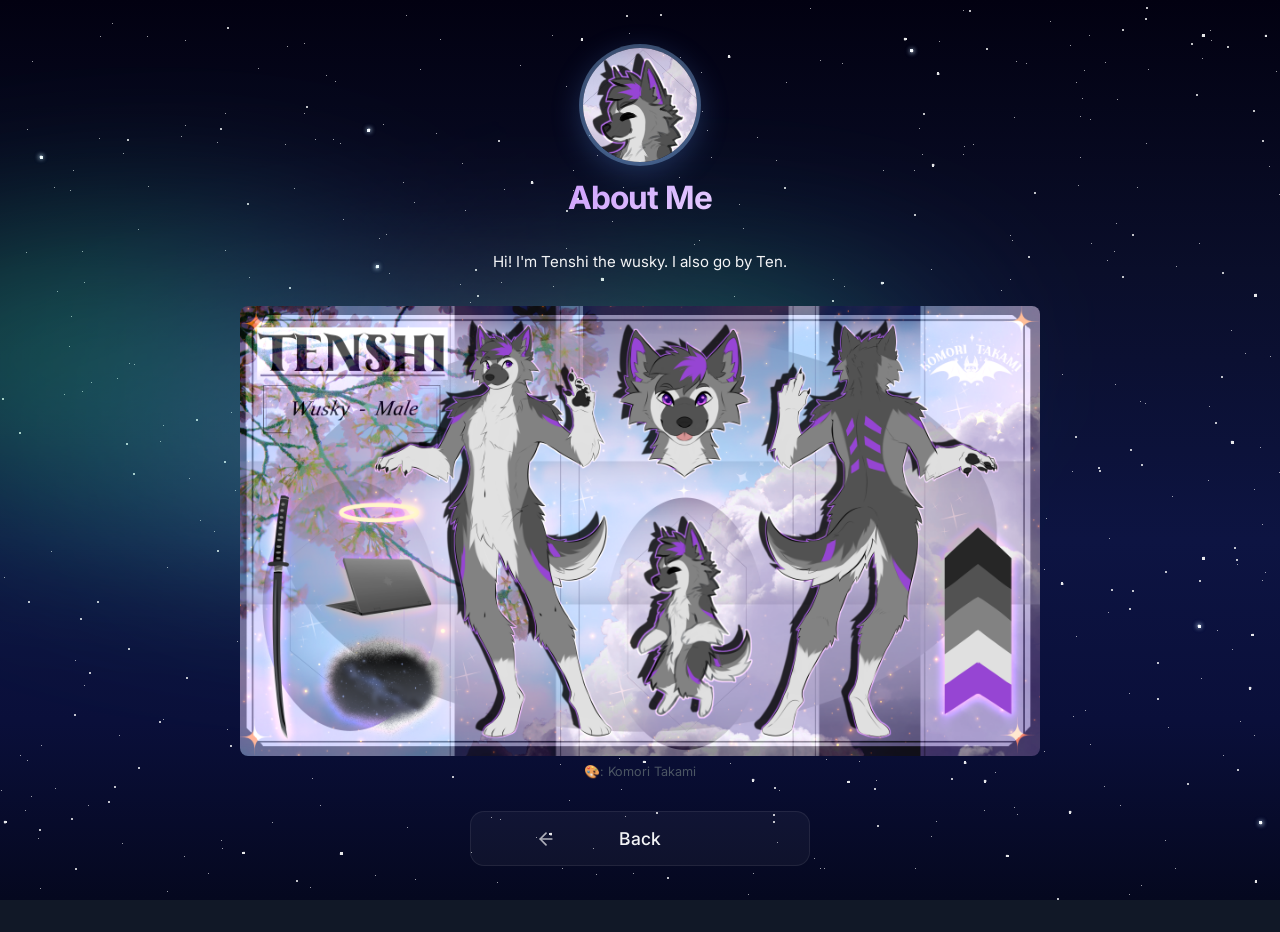
==== commit bdd259e8: "small text edits+button bugfix" ====
--- a/about.html
+++ b/about.html
@@ -14,7 +14,7 @@
 </head>
 <body>
 
-  <!-- Looking for something? -->
+  <!-- Looking for something? :3 -->
   <svg class="traces" viewBox="0 0 1440 900" preserveAspectRatio="xMidYMid slice" xmlns="http://www.w3.org/2000/svg">
     <defs>
       <linearGradient id="sharpGrad" gradientUnits="userSpaceOnUse" x1="0" y1="0" x2="1440" y2="0">
@@ -582,7 +582,7 @@
 
     <div class="about-content">
       <p class="about-blurb">Hi!
-        I am Tenshi the wusky.
+        I'm Tenshi the wusky. I also go by Ten.
       </p>
 
       <figure class="refsheet">
--- a/style.css
+++ b/style.css
@@ -422,7 +422,7 @@
 
 
 body[data-bg="night-sky"] {
-  overflow: hidden;
+  overflow: auto;
 }
 
 body[data-bg="night-sky"] .night-sky {
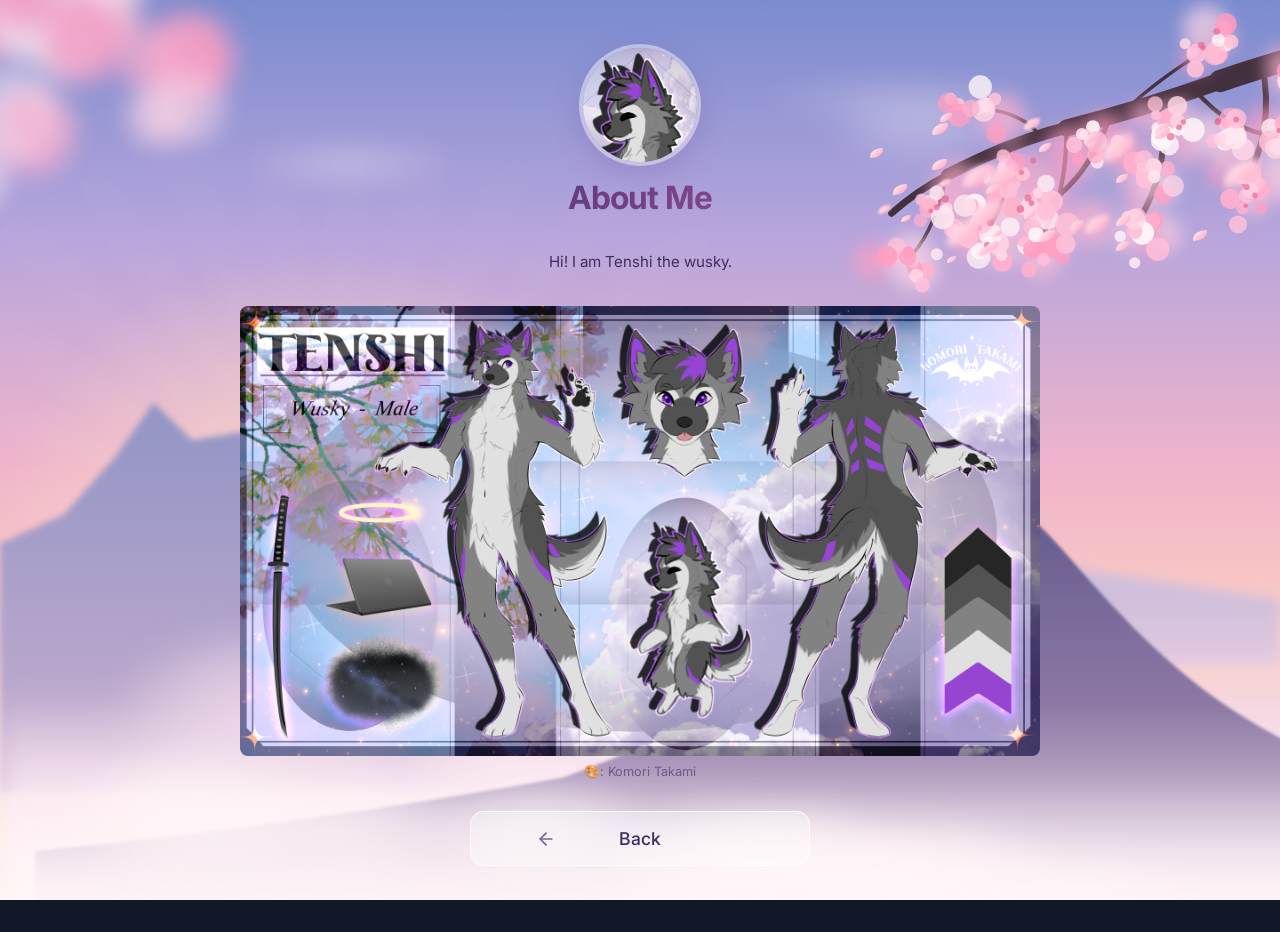
==== commit f1cd88c8: "Revert "small text edits+button bugfix" This reverts commit bdd259e8dc912a66719d62a1af6b17d510266ae1" ====
--- a/about.html
+++ b/about.html
@@ -14,7 +14,7 @@
 </head>
 <body>
 
-  <!-- Looking for something? :3 -->
+  <!-- Looking for something? -->
   <svg class="traces" viewBox="0 0 1440 900" preserveAspectRatio="xMidYMid slice" xmlns="http://www.w3.org/2000/svg">
     <defs>
       <linearGradient id="sharpGrad" gradientUnits="userSpaceOnUse" x1="0" y1="0" x2="1440" y2="0">
@@ -582,7 +582,7 @@
 
     <div class="about-content">
       <p class="about-blurb">Hi!
-        I'm Tenshi the wusky. I also go by Ten.
+        I am Tenshi the wusky.
       </p>
 
       <figure class="refsheet">
--- a/style.css
+++ b/style.css
@@ -422,7 +422,7 @@
 
 
 body[data-bg="night-sky"] {
-  overflow: auto;
+  overflow: hidden;
 }
 
 body[data-bg="night-sky"] .night-sky {
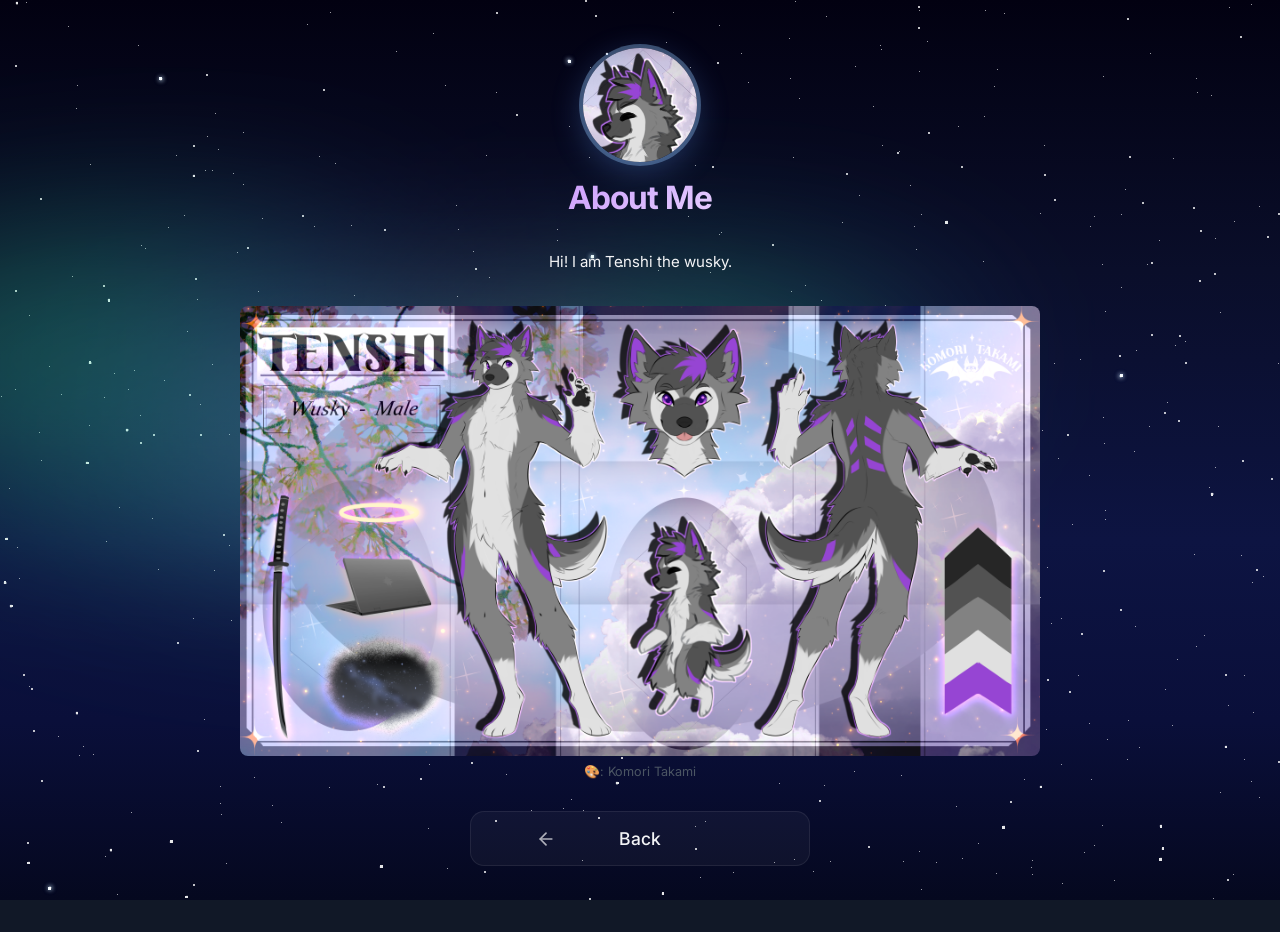
==== commit 293d1158: "mobile performance enhancements" ====
--- a/about.html
+++ b/about.html
@@ -15,113 +15,297 @@
 <body>
 
   <!-- Looking for something? -->
-  <svg class="traces" viewBox="0 0 1440 900" preserveAspectRatio="xMidYMid slice" xmlns="http://www.w3.org/2000/svg">
+  <!-- Circuit background. Glow and blur are pre-built into layered strokes (no filters),
+       and the left/right fade is a CSS mask, so each frame only redraws plain lines. -->
+  <svg width="0" height="0" style="position:absolute" aria-hidden="true" focusable="false">
     <defs>
-      <linearGradient id="sharpGrad" gradientUnits="userSpaceOnUse" x1="0" y1="0" x2="1440" y2="0">
-        <stop offset="0"    stop-color="#fff"/>
-        <stop offset="0.25" stop-color="#fff"/>
-        <stop offset="0.35" stop-color="#000"/>
-        <stop offset="0.65" stop-color="#000"/>
-        <stop offset="0.75" stop-color="#fff"/>
-        <stop offset="1"    stop-color="#fff"/>
-      </linearGradient>
-      <linearGradient id="blurGrad" gradientUnits="userSpaceOnUse" x1="0" y1="0" x2="1440" y2="0">
-        <stop offset="0"    stop-color="#000"/>
-        <stop offset="0.25" stop-color="#000"/>
-        <stop offset="0.35" stop-color="#fff"/>
-        <stop offset="0.4"  stop-color="#fff"/>
-        <stop offset="0.45" stop-color="#000"/>
-        <stop offset="0.55" stop-color="#000"/>
-        <stop offset="0.6"  stop-color="#fff"/>
-        <stop offset="0.65" stop-color="#fff"/>
-        <stop offset="0.75" stop-color="#000"/>
-        <stop offset="1"    stop-color="#000"/>
-      </linearGradient>
-      <mask id="sharpMask" maskUnits="userSpaceOnUse" x="-5000" y="-5000" width="12000" height="12000">
-        <rect x="-5000" y="-5000" width="12000" height="12000" fill="url(#sharpGrad)"/>
-      </mask>
-      <mask id="blurMask" maskUnits="userSpaceOnUse" x="-5000" y="-5000" width="12000" height="12000">
-        <rect x="-5000" y="-5000" width="12000" height="12000" fill="url(#blurGrad)"/>
-      </mask>
-      <filter id="traceBlur" filterUnits="userSpaceOnUse" x="-5000" y="-5000" width="12000" height="12000">
-        <feGaussianBlur stdDeviation="2"/>
-      </filter>
-      <g id="traceSrc">
+      <radialGradient id="traceNodeSoft"><stop offset="0.000" stop-color="#9333ea" stop-opacity="1.000"/><stop offset="0.071" stop-color="#9333ea" stop-opacity="0.980"/><stop offset="0.143" stop-color="#9333ea" stop-opacity="0.914"/><stop offset="0.214" stop-color="#9333ea" stop-opacity="0.816"/><stop offset="0.286" stop-color="#9333ea" stop-opacity="0.693"/><stop offset="0.357" stop-color="#9333ea" stop-opacity="0.561"/><stop offset="0.429" stop-color="#9333ea" stop-opacity="0.430"/><stop offset="0.500" stop-color="#9333ea" stop-opacity="0.311"/><stop offset="0.571" stop-color="#9333ea" stop-opacity="0.209"/><stop offset="0.643" stop-color="#9333ea" stop-opacity="0.131"/><stop offset="0.714" stop-color="#9333ea" stop-opacity="0.078"/><stop offset="0.786" stop-color="#9333ea" stop-opacity="0.041"/><stop offset="0.857" stop-color="#9333ea" stop-opacity="0.020"/><stop offset="0.929" stop-color="#9333ea" stop-opacity="0.008"/><stop offset="1.000" stop-color="#9333ea" stop-opacity="0.000"/></radialGradient>
+      <g id="traceSharp">
         <g class="trace">
           <path class="trace-path" d="M 0 120 L 120 120 L 160 160 L 360 160 L 400 200 L 560 200 L 600 240 L 648 288"/>
-          <path class="trace-pulse" pathLength="100" d="M 0 120 L 120 120 L 160 160 L 360 160 L 400 200 L 560 200 L 600 240 L 648 288"/>
-          <circle class="trace-node" cx="0" cy="120" r="3"/>
-          <circle class="trace-node" cx="120" cy="120" r="2.5"/>
-          <circle class="trace-node" cx="160" cy="160" r="2.5"/>
-          <circle class="trace-node" cx="360" cy="160" r="2.5"/>
-          <circle class="trace-node" cx="400" cy="200" r="2.5"/>
+          <path class="trace-pulse" pathLength="100" style="stroke-width:30.0;stroke:rgb(155,65,238);stroke-opacity:0.013;animation-duration:5s;animation-delay:0s" d="M 0 120 L 120 120 L 160 160 L 360 160 L 400 200 L 560 200 L 600 240 L 648 288"/>
+          <path class="trace-pulse" pathLength="100" style="stroke-width:23.0;stroke:rgb(155,65,238);stroke-opacity:0.019;animation-duration:5s;animation-delay:0s" d="M 0 120 L 120 120 L 160 160 L 360 160 L 400 200 L 560 200 L 600 240 L 648 288"/>
+          <path class="trace-pulse" pathLength="100" style="stroke-width:18.0;stroke:rgb(155,65,238);stroke-opacity:0.025;animation-duration:5s;animation-delay:0s" d="M 0 120 L 120 120 L 160 160 L 360 160 L 400 200 L 560 200 L 600 240 L 648 288"/>
+          <path class="trace-pulse" pathLength="100" style="stroke-width:14.0;stroke:rgb(155,65,238);stroke-opacity:0.05;animation-duration:5s;animation-delay:0s" d="M 0 120 L 120 120 L 160 160 L 360 160 L 400 200 L 560 200 L 600 240 L 648 288"/>
+          <path class="trace-pulse" pathLength="100" style="stroke-width:11.0;stroke:rgb(155,65,238);stroke-opacity:0.055;animation-duration:5s;animation-delay:0s" d="M 0 120 L 120 120 L 160 160 L 360 160 L 400 200 L 560 200 L 600 240 L 648 288"/>
+          <path class="trace-pulse" pathLength="100" style="stroke-width:8.6;stroke:rgb(155,65,238);stroke-opacity:0.06;animation-duration:5s;animation-delay:0s" d="M 0 120 L 120 120 L 160 160 L 360 160 L 400 200 L 560 200 L 600 240 L 648 288"/>
+          <path class="trace-pulse" pathLength="100" style="stroke-width:6.6;stroke:rgb(155,65,238);stroke-opacity:0.065;animation-duration:5s;animation-delay:0s" d="M 0 120 L 120 120 L 160 160 L 360 160 L 400 200 L 560 200 L 600 240 L 648 288"/>
+          <path class="trace-pulse" pathLength="100" style="stroke-width:4.8;stroke:rgb(155,65,238);stroke-opacity:0.058;animation-duration:5s;animation-delay:0s" d="M 0 120 L 120 120 L 160 160 L 360 160 L 400 200 L 560 200 L 600 240 L 648 288"/>
+          <path class="trace-pulse" pathLength="100" style="stroke-width:3.2;stroke:rgb(155,65,238);stroke-opacity:0.195;animation-duration:5s;animation-delay:0s" d="M 0 120 L 120 120 L 160 160 L 360 160 L 400 200 L 560 200 L 600 240 L 648 288"/>
+          <path class="trace-pulse" pathLength="100" style="stroke-width:2.0;stroke:rgb(147,51,234);stroke-opacity:1.0;animation-duration:5s;animation-delay:0s" d="M 0 120 L 120 120 L 160 160 L 360 160 L 400 200 L 560 200 L 600 240 L 648 288"/>
+          <circle class="trace-node" cx="0" cy="120" r="3" style="animation-delay:0.9s"/>
+          <circle class="trace-node" cx="120" cy="120" r="2.5" style="animation-delay:1.5s"/>
+          <circle class="trace-node" cx="160" cy="160" r="2.5" style="animation-delay:2s"/>
+          <circle class="trace-node" cx="360" cy="160" r="2.5" style="animation-delay:2.5s"/>
+          <circle class="trace-node" cx="400" cy="200" r="2.5" style="animation-delay:3s"/>
           <circle class="trace-node" cx="560" cy="200" r="2.5"/>
           <circle class="trace-node" cx="600" cy="240" r="2.5"/>
           <circle class="trace-node" cx="648" cy="288" r="3"/>
         </g>
         <g class="trace">
           <path class="trace-path" d="M 0 380 L 200 380 L 240 340 L 440 340 L 480 380 L 600 380 L 648 380"/>
-          <path class="trace-pulse" pathLength="100" d="M 0 380 L 200 380 L 240 340 L 440 340 L 480 380 L 600 380 L 648 380"/>
-          <circle class="trace-node" cx="0" cy="380" r="3"/>
-          <circle class="trace-node" cx="200" cy="380" r="2.5"/>
-          <circle class="trace-node" cx="240" cy="340" r="2.5"/>
-          <circle class="trace-node" cx="440" cy="340" r="2.5"/>
-          <circle class="trace-node" cx="480" cy="380" r="2.5"/>
+          <path class="trace-pulse" pathLength="100" style="stroke-width:30.0;stroke:rgb(155,65,238);stroke-opacity:0.013;animation-duration:6s;animation-delay:-1.5s" d="M 0 380 L 200 380 L 240 340 L 440 340 L 480 380 L 600 380 L 648 380"/>
+          <path class="trace-pulse" pathLength="100" style="stroke-width:23.0;stroke:rgb(155,65,238);stroke-opacity:0.019;animation-duration:6s;animation-delay:-1.5s" d="M 0 380 L 200 380 L 240 340 L 440 340 L 480 380 L 600 380 L 648 380"/>
+          <path class="trace-pulse" pathLength="100" style="stroke-width:18.0;stroke:rgb(155,65,238);stroke-opacity:0.025;animation-duration:6s;animation-delay:-1.5s" d="M 0 380 L 200 380 L 240 340 L 440 340 L 480 380 L 600 380 L 648 380"/>
+          <path class="trace-pulse" pathLength="100" style="stroke-width:14.0;stroke:rgb(155,65,238);stroke-opacity:0.05;animation-duration:6s;animation-delay:-1.5s" d="M 0 380 L 200 380 L 240 340 L 440 340 L 480 380 L 600 380 L 648 380"/>
+          <path class="trace-pulse" pathLength="100" style="stroke-width:11.0;stroke:rgb(155,65,238);stroke-opacity:0.055;animation-duration:6s;animation-delay:-1.5s" d="M 0 380 L 200 380 L 240 340 L 440 340 L 480 380 L 600 380 L 648 380"/>
+          <path class="trace-pulse" pathLength="100" style="stroke-width:8.6;stroke:rgb(155,65,238);stroke-opacity:0.06;animation-duration:6s;animation-delay:-1.5s" d="M 0 380 L 200 380 L 240 340 L 440 340 L 480 380 L 600 380 L 648 380"/>
+          <path class="trace-pulse" pathLength="100" style="stroke-width:6.6;stroke:rgb(155,65,238);stroke-opacity:0.065;animation-duration:6s;animation-delay:-1.5s" d="M 0 380 L 200 380 L 240 340 L 440 340 L 480 380 L 600 380 L 648 380"/>
+          <path class="trace-pulse" pathLength="100" style="stroke-width:4.8;stroke:rgb(155,65,238);stroke-opacity:0.058;animation-duration:6s;animation-delay:-1.5s" d="M 0 380 L 200 380 L 240 340 L 440 340 L 480 380 L 600 380 L 648 380"/>
+          <path class="trace-pulse" pathLength="100" style="stroke-width:3.2;stroke:rgb(155,65,238);stroke-opacity:0.195;animation-duration:6s;animation-delay:-1.5s" d="M 0 380 L 200 380 L 240 340 L 440 340 L 480 380 L 600 380 L 648 380"/>
+          <path class="trace-pulse" pathLength="100" style="stroke-width:2.0;stroke:rgb(147,51,234);stroke-opacity:1.0;animation-duration:6s;animation-delay:-1.5s" d="M 0 380 L 200 380 L 240 340 L 440 340 L 480 380 L 600 380 L 648 380"/>
+          <circle class="trace-node" cx="0" cy="380" r="3" style="animation-delay:0.7s"/>
+          <circle class="trace-node" cx="200" cy="380" r="2.5" style="animation-delay:1.3s"/>
+          <circle class="trace-node" cx="240" cy="340" r="2.5" style="animation-delay:1.8s"/>
+          <circle class="trace-node" cx="440" cy="340" r="2.5" style="animation-delay:2.3s"/>
+          <circle class="trace-node" cx="480" cy="380" r="2.5" style="animation-delay:2.8s"/>
           <circle class="trace-node" cx="600" cy="380" r="2.5"/>
           <circle class="trace-node" cx="648" cy="380" r="3"/>
         </g>
         <g class="trace">
           <path class="trace-path" d="M 0 660 L 140 660 L 180 700 L 380 700 L 420 660 L 540 660 L 580 700 L 648 700"/>
-          <path class="trace-pulse" pathLength="100" d="M 0 660 L 140 660 L 180 700 L 380 700 L 420 660 L 540 660 L 580 700 L 648 700"/>
-          <circle class="trace-node" cx="0" cy="660" r="3"/>
-          <circle class="trace-node" cx="140" cy="660" r="2.5"/>
-          <circle class="trace-node" cx="180" cy="700" r="2.5"/>
-          <circle class="trace-node" cx="380" cy="700" r="2.5"/>
-          <circle class="trace-node" cx="420" cy="660" r="2.5"/>
-          <circle class="trace-node" cx="540" cy="660" r="2.5"/>
+          <path class="trace-pulse" pathLength="100" style="stroke-width:30.0;stroke:rgb(155,65,238);stroke-opacity:0.013;animation-duration:5.5s;animation-delay:-3s" d="M 0 660 L 140 660 L 180 700 L 380 700 L 420 660 L 540 660 L 580 700 L 648 700"/>
+          <path class="trace-pulse" pathLength="100" style="stroke-width:23.0;stroke:rgb(155,65,238);stroke-opacity:0.019;animation-duration:5.5s;animation-delay:-3s" d="M 0 660 L 140 660 L 180 700 L 380 700 L 420 660 L 540 660 L 580 700 L 648 700"/>
+          <path class="trace-pulse" pathLength="100" style="stroke-width:18.0;stroke:rgb(155,65,238);stroke-opacity:0.025;animation-duration:5.5s;animation-delay:-3s" d="M 0 660 L 140 660 L 180 700 L 380 700 L 420 660 L 540 660 L 580 700 L 648 700"/>
+          <path class="trace-pulse" pathLength="100" style="stroke-width:14.0;stroke:rgb(155,65,238);stroke-opacity:0.05;animation-duration:5.5s;animation-delay:-3s" d="M 0 660 L 140 660 L 180 700 L 380 700 L 420 660 L 540 660 L 580 700 L 648 700"/>
+          <path class="trace-pulse" pathLength="100" style="stroke-width:11.0;stroke:rgb(155,65,238);stroke-opacity:0.055;animation-duration:5.5s;animation-delay:-3s" d="M 0 660 L 140 660 L 180 700 L 380 700 L 420 660 L 540 660 L 580 700 L 648 700"/>
+          <path class="trace-pulse" pathLength="100" style="stroke-width:8.6;stroke:rgb(155,65,238);stroke-opacity:0.06;animation-duration:5.5s;animation-delay:-3s" d="M 0 660 L 140 660 L 180 700 L 380 700 L 420 660 L 540 660 L 580 700 L 648 700"/>
+          <path class="trace-pulse" pathLength="100" style="stroke-width:6.6;stroke:rgb(155,65,238);stroke-opacity:0.065;animation-duration:5.5s;animation-delay:-3s" d="M 0 660 L 140 660 L 180 700 L 380 700 L 420 660 L 540 660 L 580 700 L 648 700"/>
+          <path class="trace-pulse" pathLength="100" style="stroke-width:4.8;stroke:rgb(155,65,238);stroke-opacity:0.058;animation-duration:5.5s;animation-delay:-3s" d="M 0 660 L 140 660 L 180 700 L 380 700 L 420 660 L 540 660 L 580 700 L 648 700"/>
+          <path class="trace-pulse" pathLength="100" style="stroke-width:3.2;stroke:rgb(155,65,238);stroke-opacity:0.195;animation-duration:5.5s;animation-delay:-3s" d="M 0 660 L 140 660 L 180 700 L 380 700 L 420 660 L 540 660 L 580 700 L 648 700"/>
+          <path class="trace-pulse" pathLength="100" style="stroke-width:2.0;stroke:rgb(147,51,234);stroke-opacity:1.0;animation-duration:5.5s;animation-delay:-3s" d="M 0 660 L 140 660 L 180 700 L 380 700 L 420 660 L 540 660 L 580 700 L 648 700"/>
+          <circle class="trace-node" cx="0" cy="660" r="3" style="animation-delay:1.1s"/>
+          <circle class="trace-node" cx="140" cy="660" r="2.5" style="animation-delay:1.7s"/>
+          <circle class="trace-node" cx="180" cy="700" r="2.5" style="animation-delay:2.3s"/>
+          <circle class="trace-node" cx="380" cy="700" r="2.5" style="animation-delay:2.9s"/>
+          <circle class="trace-node" cx="420" cy="660" r="2.5" style="animation-delay:3.5s"/>
+          <circle class="trace-node" cx="540" cy="660" r="2.5" style="animation-delay:4s"/>
           <circle class="trace-node" cx="580" cy="700" r="2.5"/>
           <circle class="trace-node" cx="648" cy="700" r="3"/>
         </g>
         <g class="trace">
           <path class="trace-path" d="M 1440 180 L 1360 180 L 1320 220 L 1160 220 L 1120 260 L 960 260 L 920 300 L 792 300"/>
-          <path class="trace-pulse" pathLength="100" d="M 1440 180 L 1360 180 L 1320 220 L 1160 220 L 1120 260 L 960 260 L 920 300 L 792 300"/>
-          <circle class="trace-node" cx="1440" cy="180" r="3"/>
-          <circle class="trace-node" cx="1360" cy="180" r="2.5"/>
-          <circle class="trace-node" cx="1320" cy="220" r="2.5"/>
-          <circle class="trace-node" cx="1160" cy="220" r="2.5"/>
-          <circle class="trace-node" cx="1120" cy="260" r="2.5"/>
-          <circle class="trace-node" cx="960" cy="260" r="2.5"/>
+          <path class="trace-pulse" pathLength="100" style="stroke-width:30.0;stroke:rgb(155,65,238);stroke-opacity:0.013;animation-duration:6.5s;animation-delay:-0.8s" d="M 1440 180 L 1360 180 L 1320 220 L 1160 220 L 1120 260 L 960 260 L 920 300 L 792 300"/>
+          <path class="trace-pulse" pathLength="100" style="stroke-width:23.0;stroke:rgb(155,65,238);stroke-opacity:0.019;animation-duration:6.5s;animation-delay:-0.8s" d="M 1440 180 L 1360 180 L 1320 220 L 1160 220 L 1120 260 L 960 260 L 920 300 L 792 300"/>
+          <path class="trace-pulse" pathLength="100" style="stroke-width:18.0;stroke:rgb(155,65,238);stroke-opacity:0.025;animation-duration:6.5s;animation-delay:-0.8s" d="M 1440 180 L 1360 180 L 1320 220 L 1160 220 L 1120 260 L 960 260 L 920 300 L 792 300"/>
+          <path class="trace-pulse" pathLength="100" style="stroke-width:14.0;stroke:rgb(155,65,238);stroke-opacity:0.05;animation-duration:6.5s;animation-delay:-0.8s" d="M 1440 180 L 1360 180 L 1320 220 L 1160 220 L 1120 260 L 960 260 L 920 300 L 792 300"/>
+          <path class="trace-pulse" pathLength="100" style="stroke-width:11.0;stroke:rgb(155,65,238);stroke-opacity:0.055;animation-duration:6.5s;animation-delay:-0.8s" d="M 1440 180 L 1360 180 L 1320 220 L 1160 220 L 1120 260 L 960 260 L 920 300 L 792 300"/>
+          <path class="trace-pulse" pathLength="100" style="stroke-width:8.6;stroke:rgb(155,65,238);stroke-opacity:0.06;animation-duration:6.5s;animation-delay:-0.8s" d="M 1440 180 L 1360 180 L 1320 220 L 1160 220 L 1120 260 L 960 260 L 920 300 L 792 300"/>
+          <path class="trace-pulse" pathLength="100" style="stroke-width:6.6;stroke:rgb(155,65,238);stroke-opacity:0.065;animation-duration:6.5s;animation-delay:-0.8s" d="M 1440 180 L 1360 180 L 1320 220 L 1160 220 L 1120 260 L 960 260 L 920 300 L 792 300"/>
+          <path class="trace-pulse" pathLength="100" style="stroke-width:4.8;stroke:rgb(155,65,238);stroke-opacity:0.058;animation-duration:6.5s;animation-delay:-0.8s" d="M 1440 180 L 1360 180 L 1320 220 L 1160 220 L 1120 260 L 960 260 L 920 300 L 792 300"/>
+          <path class="trace-pulse" pathLength="100" style="stroke-width:3.2;stroke:rgb(155,65,238);stroke-opacity:0.195;animation-duration:6.5s;animation-delay:-0.8s" d="M 1440 180 L 1360 180 L 1320 220 L 1160 220 L 1120 260 L 960 260 L 920 300 L 792 300"/>
+          <path class="trace-pulse" pathLength="100" style="stroke-width:2.0;stroke:rgb(147,51,234);stroke-opacity:1.0;animation-duration:6.5s;animation-delay:-0.8s" d="M 1440 180 L 1360 180 L 1320 220 L 1160 220 L 1120 260 L 960 260 L 920 300 L 792 300"/>
+          <circle class="trace-node" cx="1440" cy="180" r="3" style="animation-delay:0.7s"/>
+          <circle class="trace-node" cx="1360" cy="180" r="2.5" style="animation-delay:1.1s"/>
+          <circle class="trace-node" cx="1320" cy="220" r="2.5" style="animation-delay:1.5s"/>
+          <circle class="trace-node" cx="1160" cy="220" r="2.5" style="animation-delay:1.9s"/>
+          <circle class="trace-node" cx="1120" cy="260" r="2.5" style="animation-delay:2.3s"/>
+          <circle class="trace-node" cx="960" cy="260" r="2.5" style="animation-delay:2.7s"/>
           <circle class="trace-node" cx="920" cy="300" r="2.5"/>
           <circle class="trace-node" cx="792" cy="300" r="3"/>
         </g>
         <g class="trace">
           <path class="trace-path" d="M 1440 420 L 1340 420 L 1300 460 L 1100 460 L 1060 500 L 860 500 L 820 460 L 792 460"/>
-          <path class="trace-pulse" pathLength="100" d="M 1440 420 L 1340 420 L 1300 460 L 1100 460 L 1060 500 L 860 500 L 820 460 L 792 460"/>
-          <circle class="trace-node" cx="1440" cy="420" r="3"/>
-          <circle class="trace-node" cx="1340" cy="420" r="2.5"/>
-          <circle class="trace-node" cx="1300" cy="460" r="2.5"/>
-          <circle class="trace-node" cx="1100" cy="460" r="2.5"/>
-          <circle class="trace-node" cx="1060" cy="500" r="2.5"/>
-          <circle class="trace-node" cx="860" cy="500" r="2.5"/>
+          <path class="trace-pulse" pathLength="100" style="stroke-width:30.0;stroke:rgb(155,65,238);stroke-opacity:0.013;animation-duration:5s;animation-delay:-2.2s" d="M 1440 420 L 1340 420 L 1300 460 L 1100 460 L 1060 500 L 860 500 L 820 460 L 792 460"/>
+          <path class="trace-pulse" pathLength="100" style="stroke-width:23.0;stroke:rgb(155,65,238);stroke-opacity:0.019;animation-duration:5s;animation-delay:-2.2s" d="M 1440 420 L 1340 420 L 1300 460 L 1100 460 L 1060 500 L 860 500 L 820 460 L 792 460"/>
+          <path class="trace-pulse" pathLength="100" style="stroke-width:18.0;stroke:rgb(155,65,238);stroke-opacity:0.025;animation-duration:5s;animation-delay:-2.2s" d="M 1440 420 L 1340 420 L 1300 460 L 1100 460 L 1060 500 L 860 500 L 820 460 L 792 460"/>
+          <path class="trace-pulse" pathLength="100" style="stroke-width:14.0;stroke:rgb(155,65,238);stroke-opacity:0.05;animation-duration:5s;animation-delay:-2.2s" d="M 1440 420 L 1340 420 L 1300 460 L 1100 460 L 1060 500 L 860 500 L 820 460 L 792 460"/>
+          <path class="trace-pulse" pathLength="100" style="stroke-width:11.0;stroke:rgb(155,65,238);stroke-opacity:0.055;animation-duration:5s;animation-delay:-2.2s" d="M 1440 420 L 1340 420 L 1300 460 L 1100 460 L 1060 500 L 860 500 L 820 460 L 792 460"/>
+          <path class="trace-pulse" pathLength="100" style="stroke-width:8.6;stroke:rgb(155,65,238);stroke-opacity:0.06;animation-duration:5s;animation-delay:-2.2s" d="M 1440 420 L 1340 420 L 1300 460 L 1100 460 L 1060 500 L 860 500 L 820 460 L 792 460"/>
+          <path class="trace-pulse" pathLength="100" style="stroke-width:6.6;stroke:rgb(155,65,238);stroke-opacity:0.065;animation-duration:5s;animation-delay:-2.2s" d="M 1440 420 L 1340 420 L 1300 460 L 1100 460 L 1060 500 L 860 500 L 820 460 L 792 460"/>
+          <path class="trace-pulse" pathLength="100" style="stroke-width:4.8;stroke:rgb(155,65,238);stroke-opacity:0.058;animation-duration:5s;animation-delay:-2.2s" d="M 1440 420 L 1340 420 L 1300 460 L 1100 460 L 1060 500 L 860 500 L 820 460 L 792 460"/>
+          <path class="trace-pulse" pathLength="100" style="stroke-width:3.2;stroke:rgb(155,65,238);stroke-opacity:0.195;animation-duration:5s;animation-delay:-2.2s" d="M 1440 420 L 1340 420 L 1300 460 L 1100 460 L 1060 500 L 860 500 L 820 460 L 792 460"/>
+          <path class="trace-pulse" pathLength="100" style="stroke-width:2.0;stroke:rgb(147,51,234);stroke-opacity:1.0;animation-duration:5s;animation-delay:-2.2s" d="M 1440 420 L 1340 420 L 1300 460 L 1100 460 L 1060 500 L 860 500 L 820 460 L 792 460"/>
+          <circle class="trace-node" cx="1440" cy="420" r="3" style="animation-delay:0.4s"/>
+          <circle class="trace-node" cx="1340" cy="420" r="2.5" style="animation-delay:0.9s"/>
+          <circle class="trace-node" cx="1300" cy="460" r="2.5" style="animation-delay:1.4s"/>
+          <circle class="trace-node" cx="1100" cy="460" r="2.5" style="animation-delay:1.9s"/>
+          <circle class="trace-node" cx="1060" cy="500" r="2.5" style="animation-delay:2.4s"/>
+          <circle class="trace-node" cx="860" cy="500" r="2.5" style="animation-delay:2.9s"/>
           <circle class="trace-node" cx="820" cy="460" r="2.5"/>
           <circle class="trace-node" cx="792" cy="460" r="3"/>
         </g>
         <g class="trace">
           <path class="trace-path" d="M 1440 640 L 1320 640 L 1280 680 L 1100 680 L 1060 640 L 880 640 L 792 640"/>
-          <path class="trace-pulse" pathLength="100" d="M 1440 640 L 1320 640 L 1280 680 L 1100 680 L 1060 640 L 880 640 L 792 640"/>
-          <circle class="trace-node" cx="1440" cy="640" r="3"/>
-          <circle class="trace-node" cx="1320" cy="640" r="2.5"/>
-          <circle class="trace-node" cx="1280" cy="680" r="2.5"/>
-          <circle class="trace-node" cx="1100" cy="680" r="2.5"/>
+          <path class="trace-pulse" pathLength="100" style="stroke-width:30.0;stroke:rgb(155,65,238);stroke-opacity:0.013;animation-duration:6s;animation-delay:-4s" d="M 1440 640 L 1320 640 L 1280 680 L 1100 680 L 1060 640 L 880 640 L 792 640"/>
+          <path class="trace-pulse" pathLength="100" style="stroke-width:23.0;stroke:rgb(155,65,238);stroke-opacity:0.019;animation-duration:6s;animation-delay:-4s" d="M 1440 640 L 1320 640 L 1280 680 L 1100 680 L 1060 640 L 880 640 L 792 640"/>
+          <path class="trace-pulse" pathLength="100" style="stroke-width:18.0;stroke:rgb(155,65,238);stroke-opacity:0.025;animation-duration:6s;animation-delay:-4s" d="M 1440 640 L 1320 640 L 1280 680 L 1100 680 L 1060 640 L 880 640 L 792 640"/>
+          <path class="trace-pulse" pathLength="100" style="stroke-width:14.0;stroke:rgb(155,65,238);stroke-opacity:0.05;animation-duration:6s;animation-delay:-4s" d="M 1440 640 L 1320 640 L 1280 680 L 1100 680 L 1060 640 L 880 640 L 792 640"/>
+          <path class="trace-pulse" pathLength="100" style="stroke-width:11.0;stroke:rgb(155,65,238);stroke-opacity:0.055;animation-duration:6s;animation-delay:-4s" d="M 1440 640 L 1320 640 L 1280 680 L 1100 680 L 1060 640 L 880 640 L 792 640"/>
+          <path class="trace-pulse" pathLength="100" style="stroke-width:8.6;stroke:rgb(155,65,238);stroke-opacity:0.06;animation-duration:6s;animation-delay:-4s" d="M 1440 640 L 1320 640 L 1280 680 L 1100 680 L 1060 640 L 880 640 L 792 640"/>
+          <path class="trace-pulse" pathLength="100" style="stroke-width:6.6;stroke:rgb(155,65,238);stroke-opacity:0.065;animation-duration:6s;animation-delay:-4s" d="M 1440 640 L 1320 640 L 1280 680 L 1100 680 L 1060 640 L 880 640 L 792 640"/>
+          <path class="trace-pulse" pathLength="100" style="stroke-width:4.8;stroke:rgb(155,65,238);stroke-opacity:0.058;animation-duration:6s;animation-delay:-4s" d="M 1440 640 L 1320 640 L 1280 680 L 1100 680 L 1060 640 L 880 640 L 792 640"/>
+          <path class="trace-pulse" pathLength="100" style="stroke-width:3.2;stroke:rgb(155,65,238);stroke-opacity:0.195;animation-duration:6s;animation-delay:-4s" d="M 1440 640 L 1320 640 L 1280 680 L 1100 680 L 1060 640 L 880 640 L 792 640"/>
+          <path class="trace-pulse" pathLength="100" style="stroke-width:2.0;stroke:rgb(147,51,234);stroke-opacity:1.0;animation-duration:6s;animation-delay:-4s" d="M 1440 640 L 1320 640 L 1280 680 L 1100 680 L 1060 640 L 880 640 L 792 640"/>
+          <circle class="trace-node" cx="1440" cy="640" r="3" style="animation-delay:0.9s"/>
+          <circle class="trace-node" cx="1320" cy="640" r="2.5" style="animation-delay:1.5s"/>
+          <circle class="trace-node" cx="1280" cy="680" r="2.5" style="animation-delay:2.1s"/>
+          <circle class="trace-node" cx="1100" cy="680" r="2.5" style="animation-delay:2.7s"/>
           <circle class="trace-node" cx="1060" cy="640" r="2.5"/>
           <circle class="trace-node" cx="880" cy="640" r="2.5"/>
           <circle class="trace-node" cx="792" cy="640" r="3"/>
         </g>
       </g>
+      <g id="traceSoft">
+        <g class="trace">
+          <path class="trace-line-soft" style="stroke-width:10.4;stroke:rgb(58,0,101);stroke-opacity:0.011" d="M 0 120 L 120 120 L 160 160 L 360 160 L 400 200 L 560 200 L 600 240 L 648 288"/>
+          <path class="trace-line-soft" style="stroke-width:8.0;stroke:rgb(58,0,101);stroke-opacity:0.027" d="M 0 120 L 120 120 L 160 160 L 360 160 L 400 200 L 560 200 L 600 240 L 648 288"/>
+          <path class="trace-line-soft" style="stroke-width:6.0;stroke:rgb(58,0,101);stroke-opacity:0.035" d="M 0 120 L 120 120 L 160 160 L 360 160 L 400 200 L 560 200 L 600 240 L 648 288"/>
+          <path class="trace-line-soft" style="stroke-width:4.2;stroke:rgb(58,0,101);stroke-opacity:0.036" d="M 0 120 L 120 120 L 160 160 L 360 160 L 400 200 L 560 200 L 600 240 L 648 288"/>
+          <path class="trace-line-soft" style="stroke-width:2.6;stroke:rgb(58,0,101);stroke-opacity:0.032" d="M 0 120 L 120 120 L 160 160 L 360 160 L 400 200 L 560 200 L 600 240 L 648 288"/>
+          <path class="trace-line-soft" style="stroke-width:1.2;stroke:rgb(58,0,101);stroke-opacity:0.016" d="M 0 120 L 120 120 L 160 160 L 360 160 L 400 200 L 560 200 L 600 240 L 648 288"/>
+          <path class="trace-pulse" pathLength="100" style="stroke-width:30.0;stroke:rgb(152,56,237);stroke-opacity:0.015;stroke-dasharray:2.910 97.090;animation-duration:5s;animation-delay:-0.052s" d="M 0 120 L 120 120 L 160 160 L 360 160 L 400 200 L 560 200 L 600 240 L 648 288"/>
+          <path class="trace-pulse" pathLength="100" style="stroke-width:23.0;stroke:rgb(152,56,237);stroke-opacity:0.021;stroke-dasharray:3.397 96.603;animation-duration:5s;animation-delay:-0.040s" d="M 0 120 L 120 120 L 160 160 L 360 160 L 400 200 L 560 200 L 600 240 L 648 288"/>
+          <path class="trace-pulse" pathLength="100" style="stroke-width:18.0;stroke:rgb(152,56,237);stroke-opacity:0.036;stroke-dasharray:3.746 96.254;animation-duration:5s;animation-delay:-0.031s" d="M 0 120 L 120 120 L 160 160 L 360 160 L 400 200 L 560 200 L 600 240 L 648 288"/>
+          <path class="trace-pulse" pathLength="100" style="stroke-width:14.0;stroke:rgb(152,56,237);stroke-opacity:0.052;stroke-dasharray:4.025 95.975;animation-duration:5s;animation-delay:-0.024s" d="M 0 120 L 120 120 L 160 160 L 360 160 L 400 200 L 560 200 L 600 240 L 648 288"/>
+          <path class="trace-pulse" pathLength="100" style="stroke-width:10.8;stroke:rgb(152,56,237);stroke-opacity:0.073;stroke-dasharray:4.247 95.753;animation-duration:5s;animation-delay:-0.019s" d="M 0 120 L 120 120 L 160 160 L 360 160 L 400 200 L 560 200 L 600 240 L 648 288"/>
+          <path class="trace-pulse" pathLength="100" style="stroke-width:8.4;stroke:rgb(152,56,237);stroke-opacity:0.107;stroke-dasharray:4.415 95.585;animation-duration:5s;animation-delay:-0.015s" d="M 0 120 L 120 120 L 160 160 L 360 160 L 400 200 L 560 200 L 600 240 L 648 288"/>
+          <path class="trace-pulse" pathLength="100" style="stroke-width:6.4;stroke:rgb(152,56,237);stroke-opacity:0.12;stroke-dasharray:4.554 95.446;animation-duration:5s;animation-delay:-0.011s" d="M 0 120 L 120 120 L 160 160 L 360 160 L 400 200 L 560 200 L 600 240 L 648 288"/>
+          <path class="trace-pulse" pathLength="100" style="stroke-width:4.6;stroke:rgb(152,56,237);stroke-opacity:0.145;stroke-dasharray:4.679 95.321;animation-duration:5s;animation-delay:-0.008s" d="M 0 120 L 120 120 L 160 160 L 360 160 L 400 200 L 560 200 L 600 240 L 648 288"/>
+          <path class="trace-pulse" pathLength="100" style="stroke-width:3.0;stroke:rgb(152,56,237);stroke-opacity:0.139;stroke-dasharray:4.791 95.209;animation-duration:5s;animation-delay:-0.005s" d="M 0 120 L 120 120 L 160 160 L 360 160 L 400 200 L 560 200 L 600 240 L 648 288"/>
+          <path class="trace-pulse" pathLength="100" style="stroke-width:1.5;stroke:rgb(152,56,237);stroke-opacity:0.062;stroke-dasharray:4.895 95.105;animation-duration:5s;animation-delay:-0.003s" d="M 0 120 L 120 120 L 160 160 L 360 160 L 400 200 L 560 200 L 600 240 L 648 288"/>
+          <circle class="trace-node-soft" cx="0" cy="120" r="7.00" style="animation-delay:0.9s"/>
+          <circle class="trace-node-soft" cx="120" cy="120" r="7.00" style="animation-delay:1.5s"/>
+          <circle class="trace-node-soft" cx="160" cy="160" r="7.00" style="animation-delay:2s"/>
+          <circle class="trace-node-soft" cx="360" cy="160" r="7.00" style="animation-delay:2.5s"/>
+          <circle class="trace-node-soft" cx="400" cy="200" r="7.00" style="animation-delay:3s"/>
+          <circle class="trace-node-soft" cx="560" cy="200" r="7.00"/>
+          <circle class="trace-node-soft" cx="600" cy="240" r="7.00"/>
+          <circle class="trace-node-soft" cx="648" cy="288" r="7.00"/>
+        </g>
+        <g class="trace">
+          <path class="trace-line-soft" style="stroke-width:10.4;stroke:rgb(58,0,101);stroke-opacity:0.011" d="M 0 380 L 200 380 L 240 340 L 440 340 L 480 380 L 600 380 L 648 380"/>
+          <path class="trace-line-soft" style="stroke-width:8.0;stroke:rgb(58,0,101);stroke-opacity:0.027" d="M 0 380 L 200 380 L 240 340 L 440 340 L 480 380 L 600 380 L 648 380"/>
+          <path class="trace-line-soft" style="stroke-width:6.0;stroke:rgb(58,0,101);stroke-opacity:0.035" d="M 0 380 L 200 380 L 240 340 L 440 340 L 480 380 L 600 380 L 648 380"/>
+          <path class="trace-line-soft" style="stroke-width:4.2;stroke:rgb(58,0,101);stroke-opacity:0.036" d="M 0 380 L 200 380 L 240 340 L 440 340 L 480 380 L 600 380 L 648 380"/>
+          <path class="trace-line-soft" style="stroke-width:2.6;stroke:rgb(58,0,101);stroke-opacity:0.032" d="M 0 380 L 200 380 L 240 340 L 440 340 L 480 380 L 600 380 L 648 380"/>
+          <path class="trace-line-soft" style="stroke-width:1.2;stroke:rgb(58,0,101);stroke-opacity:0.016" d="M 0 380 L 200 380 L 240 340 L 440 340 L 480 380 L 600 380 L 648 380"/>
+          <path class="trace-pulse" pathLength="100" style="stroke-width:30.0;stroke:rgb(152,56,237);stroke-opacity:0.015;stroke-dasharray:2.798 97.202;animation-duration:6s;animation-delay:-1.566s" d="M 0 380 L 200 380 L 240 340 L 440 340 L 480 380 L 600 380 L 648 380"/>
+          <path class="trace-pulse" pathLength="100" style="stroke-width:23.0;stroke:rgb(152,56,237);stroke-opacity:0.021;stroke-dasharray:3.312 96.688;animation-duration:6s;animation-delay:-1.551s" d="M 0 380 L 200 380 L 240 340 L 440 340 L 480 380 L 600 380 L 648 380"/>
+          <path class="trace-pulse" pathLength="100" style="stroke-width:18.0;stroke:rgb(152,56,237);stroke-opacity:0.036;stroke-dasharray:3.679 96.321;animation-duration:6s;animation-delay:-1.540s" d="M 0 380 L 200 380 L 240 340 L 440 340 L 480 380 L 600 380 L 648 380"/>
+          <path class="trace-pulse" pathLength="100" style="stroke-width:14.0;stroke:rgb(152,56,237);stroke-opacity:0.052;stroke-dasharray:3.972 96.028;animation-duration:6s;animation-delay:-1.531s" d="M 0 380 L 200 380 L 240 340 L 440 340 L 480 380 L 600 380 L 648 380"/>
+          <path class="trace-pulse" pathLength="100" style="stroke-width:10.8;stroke:rgb(152,56,237);stroke-opacity:0.073;stroke-dasharray:4.207 95.793;animation-duration:6s;animation-delay:-1.524s" d="M 0 380 L 200 380 L 240 340 L 440 340 L 480 380 L 600 380 L 648 380"/>
+          <path class="trace-pulse" pathLength="100" style="stroke-width:8.4;stroke:rgb(152,56,237);stroke-opacity:0.107;stroke-dasharray:4.383 95.617;animation-duration:6s;animation-delay:-1.518s" d="M 0 380 L 200 380 L 240 340 L 440 340 L 480 380 L 600 380 L 648 380"/>
+          <path class="trace-pulse" pathLength="100" style="stroke-width:6.4;stroke:rgb(152,56,237);stroke-opacity:0.12;stroke-dasharray:4.530 95.470;animation-duration:6s;animation-delay:-1.514s" d="M 0 380 L 200 380 L 240 340 L 440 340 L 480 380 L 600 380 L 648 380"/>
+          <path class="trace-pulse" pathLength="100" style="stroke-width:4.6;stroke:rgb(152,56,237);stroke-opacity:0.145;stroke-dasharray:4.662 95.338;animation-duration:6s;animation-delay:-1.510s" d="M 0 380 L 200 380 L 240 340 L 440 340 L 480 380 L 600 380 L 648 380"/>
+          <path class="trace-pulse" pathLength="100" style="stroke-width:3.0;stroke:rgb(152,56,237);stroke-opacity:0.139;stroke-dasharray:4.780 95.220;animation-duration:6s;animation-delay:-1.507s" d="M 0 380 L 200 380 L 240 340 L 440 340 L 480 380 L 600 380 L 648 380"/>
+          <path class="trace-pulse" pathLength="100" style="stroke-width:1.5;stroke:rgb(152,56,237);stroke-opacity:0.062;stroke-dasharray:4.890 95.110;animation-duration:6s;animation-delay:-1.503s" d="M 0 380 L 200 380 L 240 340 L 440 340 L 480 380 L 600 380 L 648 380"/>
+          <circle class="trace-node-soft" cx="0" cy="380" r="7.00" style="animation-delay:0.7s"/>
+          <circle class="trace-node-soft" cx="200" cy="380" r="7.00" style="animation-delay:1.3s"/>
+          <circle class="trace-node-soft" cx="240" cy="340" r="7.00" style="animation-delay:1.8s"/>
+          <circle class="trace-node-soft" cx="440" cy="340" r="7.00" style="animation-delay:2.3s"/>
+          <circle class="trace-node-soft" cx="480" cy="380" r="7.00" style="animation-delay:2.8s"/>
+          <circle class="trace-node-soft" cx="600" cy="380" r="7.00"/>
+          <circle class="trace-node-soft" cx="648" cy="380" r="7.00"/>
+        </g>
+        <g class="trace">
+          <path class="trace-line-soft" style="stroke-width:10.4;stroke:rgb(58,0,101);stroke-opacity:0.011" d="M 0 660 L 140 660 L 180 700 L 380 700 L 420 660 L 540 660 L 580 700 L 648 700"/>
+          <path class="trace-line-soft" style="stroke-width:8.0;stroke:rgb(58,0,101);stroke-opacity:0.027" d="M 0 660 L 140 660 L 180 700 L 380 700 L 420 660 L 540 660 L 580 700 L 648 700"/>
+          <path class="trace-line-soft" style="stroke-width:6.0;stroke:rgb(58,0,101);stroke-opacity:0.035" d="M 0 660 L 140 660 L 180 700 L 380 700 L 420 660 L 540 660 L 580 700 L 648 700"/>
+          <path class="trace-line-soft" style="stroke-width:4.2;stroke:rgb(58,0,101);stroke-opacity:0.036" d="M 0 660 L 140 660 L 180 700 L 380 700 L 420 660 L 540 660 L 580 700 L 648 700"/>
+          <path class="trace-line-soft" style="stroke-width:2.6;stroke:rgb(58,0,101);stroke-opacity:0.032" d="M 0 660 L 140 660 L 180 700 L 380 700 L 420 660 L 540 660 L 580 700 L 648 700"/>
+          <path class="trace-line-soft" style="stroke-width:1.2;stroke:rgb(58,0,101);stroke-opacity:0.016" d="M 0 660 L 140 660 L 180 700 L 380 700 L 420 660 L 540 660 L 580 700 L 648 700"/>
+          <path class="trace-pulse" pathLength="100" style="stroke-width:30.0;stroke:rgb(152,56,237);stroke-opacity:0.015;stroke-dasharray:2.850 97.150;animation-duration:5.5s;animation-delay:-3.059s" d="M 0 660 L 140 660 L 180 700 L 380 700 L 420 660 L 540 660 L 580 700 L 648 700"/>
+          <path class="trace-pulse" pathLength="100" style="stroke-width:23.0;stroke:rgb(152,56,237);stroke-opacity:0.021;stroke-dasharray:3.352 96.648;animation-duration:5.5s;animation-delay:-3.045s" d="M 0 660 L 140 660 L 180 700 L 380 700 L 420 660 L 540 660 L 580 700 L 648 700"/>
+          <path class="trace-pulse" pathLength="100" style="stroke-width:18.0;stroke:rgb(152,56,237);stroke-opacity:0.036;stroke-dasharray:3.710 96.290;animation-duration:5.5s;animation-delay:-3.035s" d="M 0 660 L 140 660 L 180 700 L 380 700 L 420 660 L 540 660 L 580 700 L 648 700"/>
+          <path class="trace-pulse" pathLength="100" style="stroke-width:14.0;stroke:rgb(152,56,237);stroke-opacity:0.052;stroke-dasharray:3.997 96.003;animation-duration:5.5s;animation-delay:-3.028s" d="M 0 660 L 140 660 L 180 700 L 380 700 L 420 660 L 540 660 L 580 700 L 648 700"/>
+          <path class="trace-pulse" pathLength="100" style="stroke-width:10.8;stroke:rgb(152,56,237);stroke-opacity:0.073;stroke-dasharray:4.226 95.774;animation-duration:5.5s;animation-delay:-3.021s" d="M 0 660 L 140 660 L 180 700 L 380 700 L 420 660 L 540 660 L 580 700 L 648 700"/>
+          <path class="trace-pulse" pathLength="100" style="stroke-width:8.4;stroke:rgb(152,56,237);stroke-opacity:0.107;stroke-dasharray:4.398 95.602;animation-duration:5.5s;animation-delay:-3.017s" d="M 0 660 L 140 660 L 180 700 L 380 700 L 420 660 L 540 660 L 580 700 L 648 700"/>
+          <path class="trace-pulse" pathLength="100" style="stroke-width:6.4;stroke:rgb(152,56,237);stroke-opacity:0.12;stroke-dasharray:4.541 95.459;animation-duration:5.5s;animation-delay:-3.013s" d="M 0 660 L 140 660 L 180 700 L 380 700 L 420 660 L 540 660 L 580 700 L 648 700"/>
+          <path class="trace-pulse" pathLength="100" style="stroke-width:4.6;stroke:rgb(152,56,237);stroke-opacity:0.145;stroke-dasharray:4.670 95.330;animation-duration:5.5s;animation-delay:-3.009s" d="M 0 660 L 140 660 L 180 700 L 380 700 L 420 660 L 540 660 L 580 700 L 648 700"/>
+          <path class="trace-pulse" pathLength="100" style="stroke-width:3.0;stroke:rgb(152,56,237);stroke-opacity:0.139;stroke-dasharray:4.785 95.215;animation-duration:5.5s;animation-delay:-3.006s" d="M 0 660 L 140 660 L 180 700 L 380 700 L 420 660 L 540 660 L 580 700 L 648 700"/>
+          <path class="trace-pulse" pathLength="100" style="stroke-width:1.5;stroke:rgb(152,56,237);stroke-opacity:0.062;stroke-dasharray:4.893 95.107;animation-duration:5.5s;animation-delay:-3.003s" d="M 0 660 L 140 660 L 180 700 L 380 700 L 420 660 L 540 660 L 580 700 L 648 700"/>
+          <circle class="trace-node-soft" cx="0" cy="660" r="7.00" style="animation-delay:1.1s"/>
+          <circle class="trace-node-soft" cx="140" cy="660" r="7.00" style="animation-delay:1.7s"/>
+          <circle class="trace-node-soft" cx="180" cy="700" r="7.00" style="animation-delay:2.3s"/>
+          <circle class="trace-node-soft" cx="380" cy="700" r="7.00" style="animation-delay:2.9s"/>
+          <circle class="trace-node-soft" cx="420" cy="660" r="7.00" style="animation-delay:3.5s"/>
+          <circle class="trace-node-soft" cx="540" cy="660" r="7.00" style="animation-delay:4s"/>
+          <circle class="trace-node-soft" cx="580" cy="700" r="7.00"/>
+          <circle class="trace-node-soft" cx="648" cy="700" r="7.00"/>
+        </g>
+        <g class="trace">
+          <path class="trace-line-soft" style="stroke-width:10.4;stroke:rgb(58,0,101);stroke-opacity:0.011" d="M 1440 180 L 1360 180 L 1320 220 L 1160 220 L 1120 260 L 960 260 L 920 300 L 792 300"/>
+          <path class="trace-line-soft" style="stroke-width:8.0;stroke:rgb(58,0,101);stroke-opacity:0.027" d="M 1440 180 L 1360 180 L 1320 220 L 1160 220 L 1120 260 L 960 260 L 920 300 L 792 300"/>
+          <path class="trace-line-soft" style="stroke-width:6.0;stroke:rgb(58,0,101);stroke-opacity:0.035" d="M 1440 180 L 1360 180 L 1320 220 L 1160 220 L 1120 260 L 960 260 L 920 300 L 792 300"/>
+          <path class="trace-line-soft" style="stroke-width:4.2;stroke:rgb(58,0,101);stroke-opacity:0.036" d="M 1440 180 L 1360 180 L 1320 220 L 1160 220 L 1120 260 L 960 260 L 920 300 L 792 300"/>
+          <path class="trace-line-soft" style="stroke-width:2.6;stroke:rgb(58,0,101);stroke-opacity:0.032" d="M 1440 180 L 1360 180 L 1320 220 L 1160 220 L 1120 260 L 960 260 L 920 300 L 792 300"/>
+          <path class="trace-line-soft" style="stroke-width:1.2;stroke:rgb(58,0,101);stroke-opacity:0.016" d="M 1440 180 L 1360 180 L 1320 220 L 1160 220 L 1120 260 L 960 260 L 920 300 L 792 300"/>
+          <path class="trace-pulse" pathLength="100" style="stroke-width:30.0;stroke:rgb(152,56,237);stroke-opacity:0.015;stroke-dasharray:2.850 97.150;animation-duration:6.5s;animation-delay:-0.870s" d="M 1440 180 L 1360 180 L 1320 220 L 1160 220 L 1120 260 L 960 260 L 920 300 L 792 300"/>
+          <path class="trace-pulse" pathLength="100" style="stroke-width:23.0;stroke:rgb(152,56,237);stroke-opacity:0.021;stroke-dasharray:3.352 96.648;animation-duration:6.5s;animation-delay:-0.854s" d="M 1440 180 L 1360 180 L 1320 220 L 1160 220 L 1120 260 L 960 260 L 920 300 L 792 300"/>
+          <path class="trace-pulse" pathLength="100" style="stroke-width:18.0;stroke:rgb(152,56,237);stroke-opacity:0.036;stroke-dasharray:3.710 96.290;animation-duration:6.5s;animation-delay:-0.842s" d="M 1440 180 L 1360 180 L 1320 220 L 1160 220 L 1120 260 L 960 260 L 920 300 L 792 300"/>
+          <path class="trace-pulse" pathLength="100" style="stroke-width:14.0;stroke:rgb(152,56,237);stroke-opacity:0.052;stroke-dasharray:3.997 96.003;animation-duration:6.5s;animation-delay:-0.833s" d="M 1440 180 L 1360 180 L 1320 220 L 1160 220 L 1120 260 L 960 260 L 920 300 L 792 300"/>
+          <path class="trace-pulse" pathLength="100" style="stroke-width:10.8;stroke:rgb(152,56,237);stroke-opacity:0.073;stroke-dasharray:4.226 95.774;animation-duration:6.5s;animation-delay:-0.825s" d="M 1440 180 L 1360 180 L 1320 220 L 1160 220 L 1120 260 L 960 260 L 920 300 L 792 300"/>
+          <path class="trace-pulse" pathLength="100" style="stroke-width:8.4;stroke:rgb(152,56,237);stroke-opacity:0.107;stroke-dasharray:4.398 95.602;animation-duration:6.5s;animation-delay:-0.820s" d="M 1440 180 L 1360 180 L 1320 220 L 1160 220 L 1120 260 L 960 260 L 920 300 L 792 300"/>
+          <path class="trace-pulse" pathLength="100" style="stroke-width:6.4;stroke:rgb(152,56,237);stroke-opacity:0.12;stroke-dasharray:4.541 95.459;animation-duration:6.5s;animation-delay:-0.815s" d="M 1440 180 L 1360 180 L 1320 220 L 1160 220 L 1120 260 L 960 260 L 920 300 L 792 300"/>
+          <path class="trace-pulse" pathLength="100" style="stroke-width:4.6;stroke:rgb(152,56,237);stroke-opacity:0.145;stroke-dasharray:4.670 95.330;animation-duration:6.5s;animation-delay:-0.811s" d="M 1440 180 L 1360 180 L 1320 220 L 1160 220 L 1120 260 L 960 260 L 920 300 L 792 300"/>
+          <path class="trace-pulse" pathLength="100" style="stroke-width:3.0;stroke:rgb(152,56,237);stroke-opacity:0.139;stroke-dasharray:4.785 95.215;animation-duration:6.5s;animation-delay:-0.807s" d="M 1440 180 L 1360 180 L 1320 220 L 1160 220 L 1120 260 L 960 260 L 920 300 L 792 300"/>
+          <path class="trace-pulse" pathLength="100" style="stroke-width:1.5;stroke:rgb(152,56,237);stroke-opacity:0.062;stroke-dasharray:4.893 95.107;animation-duration:6.5s;animation-delay:-0.803s" d="M 1440 180 L 1360 180 L 1320 220 L 1160 220 L 1120 260 L 960 260 L 920 300 L 792 300"/>
+          <circle class="trace-node-soft" cx="1440" cy="180" r="7.00" style="animation-delay:0.7s"/>
+          <circle class="trace-node-soft" cx="1360" cy="180" r="7.00" style="animation-delay:1.1s"/>
+          <circle class="trace-node-soft" cx="1320" cy="220" r="7.00" style="animation-delay:1.5s"/>
+          <circle class="trace-node-soft" cx="1160" cy="220" r="7.00" style="animation-delay:1.9s"/>
+          <circle class="trace-node-soft" cx="1120" cy="260" r="7.00" style="animation-delay:2.3s"/>
+          <circle class="trace-node-soft" cx="960" cy="260" r="7.00" style="animation-delay:2.7s"/>
+          <circle class="trace-node-soft" cx="920" cy="300" r="7.00"/>
+          <circle class="trace-node-soft" cx="792" cy="300" r="7.00"/>
+        </g>
+        <g class="trace">
+          <path class="trace-line-soft" style="stroke-width:10.4;stroke:rgb(58,0,101);stroke-opacity:0.011" d="M 1440 420 L 1340 420 L 1300 460 L 1100 460 L 1060 500 L 860 500 L 820 460 L 792 460"/>
+          <path class="trace-line-soft" style="stroke-width:8.0;stroke:rgb(58,0,101);stroke-opacity:0.027" d="M 1440 420 L 1340 420 L 1300 460 L 1100 460 L 1060 500 L 860 500 L 820 460 L 792 460"/>
+          <path class="trace-line-soft" style="stroke-width:6.0;stroke:rgb(58,0,101);stroke-opacity:0.035" d="M 1440 420 L 1340 420 L 1300 460 L 1100 460 L 1060 500 L 860 500 L 820 460 L 792 460"/>
+          <path class="trace-line-soft" style="stroke-width:4.2;stroke:rgb(58,0,101);stroke-opacity:0.036" d="M 1440 420 L 1340 420 L 1300 460 L 1100 460 L 1060 500 L 860 500 L 820 460 L 792 460"/>
+          <path class="trace-line-soft" style="stroke-width:2.6;stroke:rgb(58,0,101);stroke-opacity:0.032" d="M 1440 420 L 1340 420 L 1300 460 L 1100 460 L 1060 500 L 860 500 L 820 460 L 792 460"/>
+          <path class="trace-line-soft" style="stroke-width:1.2;stroke:rgb(58,0,101);stroke-opacity:0.016" d="M 1440 420 L 1340 420 L 1300 460 L 1100 460 L 1060 500 L 860 500 L 820 460 L 792 460"/>
+          <path class="trace-pulse" pathLength="100" style="stroke-width:30.0;stroke:rgb(152,56,237);stroke-opacity:0.015;stroke-dasharray:2.850 97.150;animation-duration:5s;animation-delay:-2.254s" d="M 1440 420 L 1340 420 L 1300 460 L 1100 460 L 1060 500 L 860 500 L 820 460 L 792 460"/>
+          <path class="trace-pulse" pathLength="100" style="stroke-width:23.0;stroke:rgb(152,56,237);stroke-opacity:0.021;stroke-dasharray:3.352 96.648;animation-duration:5s;animation-delay:-2.241s" d="M 1440 420 L 1340 420 L 1300 460 L 1100 460 L 1060 500 L 860 500 L 820 460 L 792 460"/>
+          <path class="trace-pulse" pathLength="100" style="stroke-width:18.0;stroke:rgb(152,56,237);stroke-opacity:0.036;stroke-dasharray:3.710 96.290;animation-duration:5s;animation-delay:-2.232s" d="M 1440 420 L 1340 420 L 1300 460 L 1100 460 L 1060 500 L 860 500 L 820 460 L 792 460"/>
+          <path class="trace-pulse" pathLength="100" style="stroke-width:14.0;stroke:rgb(152,56,237);stroke-opacity:0.052;stroke-dasharray:3.997 96.003;animation-duration:5s;animation-delay:-2.225s" d="M 1440 420 L 1340 420 L 1300 460 L 1100 460 L 1060 500 L 860 500 L 820 460 L 792 460"/>
+          <path class="trace-pulse" pathLength="100" style="stroke-width:10.8;stroke:rgb(152,56,237);stroke-opacity:0.073;stroke-dasharray:4.226 95.774;animation-duration:5s;animation-delay:-2.219s" d="M 1440 420 L 1340 420 L 1300 460 L 1100 460 L 1060 500 L 860 500 L 820 460 L 792 460"/>
+          <path class="trace-pulse" pathLength="100" style="stroke-width:8.4;stroke:rgb(152,56,237);stroke-opacity:0.107;stroke-dasharray:4.398 95.602;animation-duration:5s;animation-delay:-2.215s" d="M 1440 420 L 1340 420 L 1300 460 L 1100 460 L 1060 500 L 860 500 L 820 460 L 792 460"/>
+          <path class="trace-pulse" pathLength="100" style="stroke-width:6.4;stroke:rgb(152,56,237);stroke-opacity:0.12;stroke-dasharray:4.541 95.459;animation-duration:5s;animation-delay:-2.211s" d="M 1440 420 L 1340 420 L 1300 460 L 1100 460 L 1060 500 L 860 500 L 820 460 L 792 460"/>
+          <path class="trace-pulse" pathLength="100" style="stroke-width:4.6;stroke:rgb(152,56,237);stroke-opacity:0.145;stroke-dasharray:4.670 95.330;animation-duration:5s;animation-delay:-2.208s" d="M 1440 420 L 1340 420 L 1300 460 L 1100 460 L 1060 500 L 860 500 L 820 460 L 792 460"/>
+          <path class="trace-pulse" pathLength="100" style="stroke-width:3.0;stroke:rgb(152,56,237);stroke-opacity:0.139;stroke-dasharray:4.785 95.215;animation-duration:5s;animation-delay:-2.205s" d="M 1440 420 L 1340 420 L 1300 460 L 1100 460 L 1060 500 L 860 500 L 820 460 L 792 460"/>
+          <path class="trace-pulse" pathLength="100" style="stroke-width:1.5;stroke:rgb(152,56,237);stroke-opacity:0.062;stroke-dasharray:4.893 95.107;animation-duration:5s;animation-delay:-2.203s" d="M 1440 420 L 1340 420 L 1300 460 L 1100 460 L 1060 500 L 860 500 L 820 460 L 792 460"/>
+          <circle class="trace-node-soft" cx="1440" cy="420" r="7.00" style="animation-delay:0.4s"/>
+          <circle class="trace-node-soft" cx="1340" cy="420" r="7.00" style="animation-delay:0.9s"/>
+          <circle class="trace-node-soft" cx="1300" cy="460" r="7.00" style="animation-delay:1.4s"/>
+          <circle class="trace-node-soft" cx="1100" cy="460" r="7.00" style="animation-delay:1.9s"/>
+          <circle class="trace-node-soft" cx="1060" cy="500" r="7.00" style="animation-delay:2.4s"/>
+          <circle class="trace-node-soft" cx="860" cy="500" r="7.00" style="animation-delay:2.9s"/>
+          <circle class="trace-node-soft" cx="820" cy="460" r="7.00"/>
+          <circle class="trace-node-soft" cx="792" cy="460" r="7.00"/>
+        </g>
+        <g class="trace">
+          <path class="trace-line-soft" style="stroke-width:10.4;stroke:rgb(58,0,101);stroke-opacity:0.011" d="M 1440 640 L 1320 640 L 1280 680 L 1100 680 L 1060 640 L 880 640 L 792 640"/>
+          <path class="trace-line-soft" style="stroke-width:8.0;stroke:rgb(58,0,101);stroke-opacity:0.027" d="M 1440 640 L 1320 640 L 1280 680 L 1100 680 L 1060 640 L 880 640 L 792 640"/>
+          <path class="trace-line-soft" style="stroke-width:6.0;stroke:rgb(58,0,101);stroke-opacity:0.035" d="M 1440 640 L 1320 640 L 1280 680 L 1100 680 L 1060 640 L 880 640 L 792 640"/>
+          <path class="trace-line-soft" style="stroke-width:4.2;stroke:rgb(58,0,101);stroke-opacity:0.036" d="M 1440 640 L 1320 640 L 1280 680 L 1100 680 L 1060 640 L 880 640 L 792 640"/>
+          <path class="trace-line-soft" style="stroke-width:2.6;stroke:rgb(58,0,101);stroke-opacity:0.032" d="M 1440 640 L 1320 640 L 1280 680 L 1100 680 L 1060 640 L 880 640 L 792 640"/>
+          <path class="trace-line-soft" style="stroke-width:1.2;stroke:rgb(58,0,101);stroke-opacity:0.016" d="M 1440 640 L 1320 640 L 1280 680 L 1100 680 L 1060 640 L 880 640 L 792 640"/>
+          <path class="trace-pulse" pathLength="100" style="stroke-width:30.0;stroke:rgb(152,56,237);stroke-opacity:0.015;stroke-dasharray:2.798 97.202;animation-duration:6s;animation-delay:-4.066s" d="M 1440 640 L 1320 640 L 1280 680 L 1100 680 L 1060 640 L 880 640 L 792 640"/>
+          <path class="trace-pulse" pathLength="100" style="stroke-width:23.0;stroke:rgb(152,56,237);stroke-opacity:0.021;stroke-dasharray:3.312 96.688;animation-duration:6s;animation-delay:-4.051s" d="M 1440 640 L 1320 640 L 1280 680 L 1100 680 L 1060 640 L 880 640 L 792 640"/>
+          <path class="trace-pulse" pathLength="100" style="stroke-width:18.0;stroke:rgb(152,56,237);stroke-opacity:0.036;stroke-dasharray:3.679 96.321;animation-duration:6s;animation-delay:-4.040s" d="M 1440 640 L 1320 640 L 1280 680 L 1100 680 L 1060 640 L 880 640 L 792 640"/>
+          <path class="trace-pulse" pathLength="100" style="stroke-width:14.0;stroke:rgb(152,56,237);stroke-opacity:0.052;stroke-dasharray:3.972 96.028;animation-duration:6s;animation-delay:-4.031s" d="M 1440 640 L 1320 640 L 1280 680 L 1100 680 L 1060 640 L 880 640 L 792 640"/>
+          <path class="trace-pulse" pathLength="100" style="stroke-width:10.8;stroke:rgb(152,56,237);stroke-opacity:0.073;stroke-dasharray:4.207 95.793;animation-duration:6s;animation-delay:-4.024s" d="M 1440 640 L 1320 640 L 1280 680 L 1100 680 L 1060 640 L 880 640 L 792 640"/>
+          <path class="trace-pulse" pathLength="100" style="stroke-width:8.4;stroke:rgb(152,56,237);stroke-opacity:0.107;stroke-dasharray:4.383 95.617;animation-duration:6s;animation-delay:-4.018s" d="M 1440 640 L 1320 640 L 1280 680 L 1100 680 L 1060 640 L 880 640 L 792 640"/>
+          <path class="trace-pulse" pathLength="100" style="stroke-width:6.4;stroke:rgb(152,56,237);stroke-opacity:0.12;stroke-dasharray:4.530 95.470;animation-duration:6s;animation-delay:-4.014s" d="M 1440 640 L 1320 640 L 1280 680 L 1100 680 L 1060 640 L 880 640 L 792 640"/>
+          <path class="trace-pulse" pathLength="100" style="stroke-width:4.6;stroke:rgb(152,56,237);stroke-opacity:0.145;stroke-dasharray:4.662 95.338;animation-duration:6s;animation-delay:-4.010s" d="M 1440 640 L 1320 640 L 1280 680 L 1100 680 L 1060 640 L 880 640 L 792 640"/>
+          <path class="trace-pulse" pathLength="100" style="stroke-width:3.0;stroke:rgb(152,56,237);stroke-opacity:0.139;stroke-dasharray:4.780 95.220;animation-duration:6s;animation-delay:-4.007s" d="M 1440 640 L 1320 640 L 1280 680 L 1100 680 L 1060 640 L 880 640 L 792 640"/>
+          <path class="trace-pulse" pathLength="100" style="stroke-width:1.5;stroke:rgb(152,56,237);stroke-opacity:0.062;stroke-dasharray:4.890 95.110;animation-duration:6s;animation-delay:-4.003s" d="M 1440 640 L 1320 640 L 1280 680 L 1100 680 L 1060 640 L 880 640 L 792 640"/>
+          <circle class="trace-node-soft" cx="1440" cy="640" r="7.00" style="animation-delay:0.9s"/>
+          <circle class="trace-node-soft" cx="1320" cy="640" r="7.00" style="animation-delay:1.5s"/>
+          <circle class="trace-node-soft" cx="1280" cy="680" r="7.00" style="animation-delay:2.1s"/>
+          <circle class="trace-node-soft" cx="1100" cy="680" r="7.00" style="animation-delay:2.7s"/>
+          <circle class="trace-node-soft" cx="1060" cy="640" r="7.00"/>
+          <circle class="trace-node-soft" cx="880" cy="640" r="7.00"/>
+          <circle class="trace-node-soft" cx="792" cy="640" r="7.00"/>
+        </g>
+      </g>
     </defs>
-    <g mask="url(#sharpMask)"><use href="#traceSrc"/></g>
-    <g mask="url(#blurMask)" filter="url(#traceBlur)"><use href="#traceSrc"/></g>
   </svg>
+  <svg class="traces traces-sharp" viewBox="0 0 1440 900" preserveAspectRatio="xMidYMid slice" aria-hidden="true" focusable="false"><use href="#traceSharp"/></svg>
+  <svg class="traces traces-soft" viewBox="0 0 1440 900" preserveAspectRatio="xMidYMid slice" aria-hidden="true" focusable="false"><use href="#traceSoft"/></svg>
 
   <div class="bg"></div>
 
--- a/style.css
+++ b/style.css
@@ -98,6 +98,10 @@
 }
 
 
+/* Circuit traces.
+   Two copies of the circuit: a crisp one at the outer edges and a soft one nearer the
+   centre. The glow and the soft focus used to be live filters (re-blurred every frame);
+   they are now baked into stacked strokes in the HTML, so no filters run at all. */
 .traces {
   position: fixed;
   inset: 0;
@@ -105,6 +109,24 @@
   width: 100%;
   height: 100%;
   pointer-events: none;
+  /* The mask spans the visible width of the 1440-unit viewBox ("slice" scaling),
+     so the fade sits exactly where the old SVG mask put it at every screen size. */
+  -webkit-mask-repeat: no-repeat;
+  mask-repeat: no-repeat;
+  -webkit-mask-position: center;
+  mask-position: center;
+  -webkit-mask-size: max(100vw, 160vh) 100%;
+  mask-size: max(100vw, 160vh) 100%;
+}
+
+.traces-sharp {
+  -webkit-mask-image: linear-gradient(90deg, #000 25%, transparent 35%, transparent 65%, #000 75%);
+  mask-image: linear-gradient(90deg, #000 25%, transparent 35%, transparent 65%, #000 75%);
+}
+
+.traces-soft {
+  -webkit-mask-image: linear-gradient(90deg, transparent 25%, #000 35%, #000 40%, transparent 45%, transparent 55%, #000 60%, #000 65%, transparent 75%);
+  mask-image: linear-gradient(90deg, transparent 25%, #000 35%, #000 40%, transparent 45%, transparent 55%, #000 60%, #000 65%, transparent 75%);
 }
 
 .trace-path {
@@ -114,15 +136,20 @@
   opacity: 0.6;
 }
 
+.trace-line-soft {
+  fill: none;
+  stroke-linecap: round;
+  stroke-linejoin: round;
+}
+
+/* Each pulse is a small stack of strokes: the core plus rings that recreate the glow.
+   Width, colour and per-pulse timing are set inline in the HTML. */
 .trace-pulse {
   fill: none;
-  stroke: var(--purple-500);
-  stroke-width: 2;
   stroke-linecap: round;
   stroke-linejoin: round;
-  filter: drop-shadow(0 0 3px var(--purple-400)) drop-shadow(0 0 6px rgba(147, 51, 234, 0.5));
   stroke-dasharray: 5 95;
-  animation: traceFlow linear infinite;
+  animation: traceFlow 5s linear infinite;
 }
 
 .trace-node {
@@ -131,6 +158,11 @@
   animation: nodeGlow 3s ease-in-out infinite;
 }
 
+.trace-node-soft {
+  fill: url(#traceNodeSoft);
+  animation: nodeGlowSoft 3s ease-in-out infinite;
+}
+
 @keyframes traceFlow {
   from { stroke-dashoffset: 0; }
   to   { stroke-dashoffset: -100; }
@@ -141,64 +173,11 @@
   50%      { opacity: 0.7; r: 2.5; }
 }
 
-
-.trace:nth-child(1) .trace-pulse { animation-duration: 5s; animation-delay: 0s; }
-.trace:nth-child(2) .trace-pulse { animation-duration: 6s; animation-delay: -1.5s; }
-.trace:nth-child(3) .trace-pulse { animation-duration: 5.5s; animation-delay: -3s; }
-.trace:nth-child(4) .trace-pulse { animation-duration: 6.5s; animation-delay: -0.8s; }
-.trace:nth-child(5) .trace-pulse { animation-duration: 5s; animation-delay: -2.2s; }
-.trace:nth-child(6) .trace-pulse { animation-duration: 6s; animation-delay: -4s; }
-
-
-.trace:nth-of-type(1) .trace-node:nth-child(1) { animation-delay: 0s; }
-.trace:nth-of-type(1) .trace-node:nth-child(2) { animation-delay: 0.4s; }
-.trace:nth-of-type(1) .trace-node:nth-child(3) { animation-delay: 0.9s; }
-.trace:nth-of-type(1) .trace-node:nth-child(4) { animation-delay: 1.5s; }
-.trace:nth-of-type(1) .trace-node:nth-child(5) { animation-delay: 2s; }
-.trace:nth-of-type(1) .trace-node:nth-child(6) { animation-delay: 2.5s; }
-.trace:nth-of-type(1) .trace-node:nth-child(7) { animation-delay: 3s; }
-
-.trace:nth-of-type(2) .trace-node:nth-child(1) { animation-delay: -0.3s; }
-.trace:nth-of-type(2) .trace-node:nth-child(2) { animation-delay: 0.2s; }
-.trace:nth-of-type(2) .trace-node:nth-child(3) { animation-delay: 0.7s; }
-.trace:nth-of-type(2) .trace-node:nth-child(4) { animation-delay: 1.3s; }
-.trace:nth-of-type(2) .trace-node:nth-child(5) { animation-delay: 1.8s; }
-.trace:nth-of-type(2) .trace-node:nth-child(6) { animation-delay: 2.3s; }
-.trace:nth-of-type(2) .trace-node:nth-child(7) { animation-delay: 2.8s; }
-
-.trace:nth-of-type(3) .trace-node:nth-child(1) { animation-delay: -0.6s; }
-.trace:nth-of-type(3) .trace-node:nth-child(2) { animation-delay: 0.5s; }
-.trace:nth-of-type(3) .trace-node:nth-child(3) { animation-delay: 1.1s; }
-.trace:nth-of-type(3) .trace-node:nth-child(4) { animation-delay: 1.7s; }
-.trace:nth-of-type(3) .trace-node:nth-child(5) { animation-delay: 2.3s; }
-.trace:nth-of-type(3) .trace-node:nth-child(6) { animation-delay: 2.9s; }
-.trace:nth-of-type(3) .trace-node:nth-child(7) { animation-delay: 3.5s; }
-.trace:nth-of-type(3) .trace-node:nth-child(8) { animation-delay: 4s; }
-
-.trace:nth-of-type(4) .trace-node:nth-child(1) { animation-delay: -0.1s; }
-.trace:nth-of-type(4) .trace-node:nth-child(2) { animation-delay: 0.3s; }
-.trace:nth-of-type(4) .trace-node:nth-child(3) { animation-delay: 0.7s; }
-.trace:nth-of-type(4) .trace-node:nth-child(4) { animation-delay: 1.1s; }
-.trace:nth-of-type(4) .trace-node:nth-child(5) { animation-delay: 1.5s; }
-.trace:nth-of-type(4) .trace-node:nth-child(6) { animation-delay: 1.9s; }
-.trace:nth-of-type(4) .trace-node:nth-child(7) { animation-delay: 2.3s; }
-.trace:nth-of-type(4) .trace-node:nth-child(8) { animation-delay: 2.7s; }
-
-.trace:nth-of-type(5) .trace-node:nth-child(1) { animation-delay: -0.4s; }
-.trace:nth-of-type(5) .trace-node:nth-child(2) { animation-delay: 0.0s; }
-.trace:nth-of-type(5) .trace-node:nth-child(3) { animation-delay: 0.4s; }
-.trace:nth-of-type(5) .trace-node:nth-child(4) { animation-delay: 0.9s; }
-.trace:nth-of-type(5) .trace-node:nth-child(5) { animation-delay: 1.4s; }
-.trace:nth-of-type(5) .trace-node:nth-child(6) { animation-delay: 1.9s; }
-.trace:nth-of-type(5) .trace-node:nth-child(7) { animation-delay: 2.4s; }
-.trace:nth-of-type(5) .trace-node:nth-child(8) { animation-delay: 2.9s; }
-
-.trace:nth-of-type(6) .trace-node:nth-child(1) { animation-delay: -0.7s; }
-.trace:nth-of-type(6) .trace-node:nth-child(2) { animation-delay: 0.4s; }
-.trace:nth-of-type(6) .trace-node:nth-child(3) { animation-delay: 0.9s; }
-.trace:nth-of-type(6) .trace-node:nth-child(4) { animation-delay: 1.5s; }
-.trace:nth-of-type(6) .trace-node:nth-child(5) { animation-delay: 2.1s; }
-.trace:nth-of-type(6) .trace-node:nth-child(6) { animation-delay: 2.7s; }
+/* Same pulse as nodeGlow, pre-blurred: brightness tracks the 2 -> 2.5 radius change. */
+@keyframes nodeGlowSoft {
+  0%, 100% { opacity: 0.122; }
+  50%      { opacity: 0.390; }
+}
 
 
 main {
@@ -665,30 +644,43 @@
 }
 .bl-rays {
   inset: 0;
-  mix-blend-mode: screen;
+  opacity: .5;
+  animation: bl-rays 14s ease-in-out infinite alternate;
+  will-change: opacity;
+}
+.bl-rays::before {
+  content: '';
+  position: absolute;
+  inset: 0;
   filter: blur(12px);
-  opacity: .5;
   background: repeating-conic-gradient(from 150deg at 26% 60%, rgba(255,255,255,0) 0 5deg, rgba(255,255,255,.22) 8deg, rgba(255,255,255,0) 12deg);
   -webkit-mask-image: radial-gradient(ellipse 60% 60% at 26% 60%, #000, transparent 80%);
   mask-image: radial-gradient(ellipse 60% 60% at 26% 60%, #000, transparent 80%);
-  animation: bl-rays 14s ease-in-out infinite alternate;
 }
 @keyframes bl-rays { from { opacity: .25; } to { opacity: .6; } }
 
 .bl-cloud {
   left: 0;
   width: 200%;
+  animation: bl-drift var(--bl-spd) linear infinite;
+  animation-delay: var(--bl-dly, 0s);
+  will-change: transform;
+}
+/* The blur lives on a static child: it is drawn once into the cloud's GPU layer,
+   instead of being re-applied every frame while the layer moves. */
+.bl-cloud::before {
+  content: '';
+  position: absolute;
+  inset: 0;
+  background-image: var(--bl-art);
   background-repeat: repeat-x;
   background-size: 50% 100%;
   filter: blur(var(--bl-blur));
-  animation: bl-drift var(--bl-spd) linear infinite;
-  animation-delay: var(--bl-dly, 0s);
-  will-change: transform;
 }
 @keyframes bl-drift { to { transform: translate3d(-50%, 0, 0); } }
 
 .bl-c0 { --bl-c: var(--bl-cloud0); --bl-spd: 240s; --bl-blur: 14px; top: 6vh; height: 26vh; opacity: .55;
-  background-image:
+  --bl-art:
     radial-gradient(ellipse 9.9% 16.8% at 71.9% 35.3%, rgba(var(--bl-c),0.47) 0%, rgba(var(--bl-c),0.26) 42%, rgba(var(--bl-c),0) 72%),
     radial-gradient(ellipse 12.1% 15.2% at 73.0% 25.6%, rgba(var(--bl-c),0.39) 0%, rgba(var(--bl-c),0.21) 42%, rgba(var(--bl-c),0) 72%),
     radial-gradient(ellipse 14.9% 13.5% at 69.9% 20.1%, rgba(var(--bl-c),0.46) 0%, rgba(var(--bl-c),0.25) 42%, rgba(var(--bl-c),0) 72%),
@@ -697,7 +689,7 @@
     radial-gradient(ellipse 12.0% 10.2% at 27.7% 46.3%, rgba(var(--bl-c),0.47) 0%, rgba(var(--bl-c),0.26) 42%, rgba(var(--bl-c),0) 72%),
     radial-gradient(ellipse 10.6% 11.8% at 26.9% 47.6%, rgba(var(--bl-c),0.43) 0%, rgba(var(--bl-c),0.24) 42%, rgba(var(--bl-c),0) 72%); }
 .bl-c1 { --bl-c: var(--bl-cloud1); --bl-spd: 180s; --bl-blur: 16px; bottom: 10vh; height: 34vh;
-  background-image:
+  --bl-art:
     radial-gradient(ellipse 16.7% 35.3% at 17.6% 43.8%, rgba(var(--bl-c),0.90) 0%, rgba(var(--bl-c),0.50) 42%, rgba(var(--bl-c),0) 72%),
     radial-gradient(ellipse 15.2% 31.4% at 35.6% 67.3%, rgba(var(--bl-c),0.84) 0%, rgba(var(--bl-c),0.46) 42%, rgba(var(--bl-c),0) 72%),
     radial-gradient(ellipse 14.1% 24.2% at 44.7% 57.7%, rgba(var(--bl-c),0.87) 0%, rgba(var(--bl-c),0.48) 42%, rgba(var(--bl-c),0) 72%),
@@ -711,7 +703,7 @@
     radial-gradient(ellipse 13.4% 34.9% at 50.1% 77.4%, rgba(var(--bl-c),0.77) 0%, rgba(var(--bl-c),0.42) 42%, rgba(var(--bl-c),0) 72%),
     linear-gradient(to top, rgba(var(--bl-c),0.95) 0%, rgba(var(--bl-c),0.8) 30%, rgba(var(--bl-c),0) 62%); }
 .bl-c2 { --bl-c: var(--bl-cloud2); --bl-spd: 120s; --bl-dly: -40s; --bl-blur: 14px; bottom: 2vh; height: 36vh;
-  background-image:
+  --bl-art:
     radial-gradient(ellipse 11.9% 31.6% at 39.6% 67.2%, rgba(var(--bl-c),0.84) 0%, rgba(var(--bl-c),0.46) 42%, rgba(var(--bl-c),0) 72%),
     radial-gradient(ellipse 10.5% 24.2% at 77.7% 51.7%, rgba(var(--bl-c),0.73) 0%, rgba(var(--bl-c),0.40) 42%, rgba(var(--bl-c),0) 72%),
     radial-gradient(ellipse 18.0% 30.6% at 73.9% 61.4%, rgba(var(--bl-c),0.85) 0%, rgba(var(--bl-c),0.47) 42%, rgba(var(--bl-c),0) 72%),
@@ -725,7 +717,7 @@
     radial-gradient(ellipse 15.5% 37.0% at 76.7% 84.6%, rgba(var(--bl-c),0.86) 0%, rgba(var(--bl-c),0.47) 42%, rgba(var(--bl-c),0) 72%),
     linear-gradient(to top, rgba(var(--bl-c),0.98) 0%, rgba(var(--bl-c),0.8) 30%, rgba(var(--bl-c),0) 60%); }
 .bl-c3 { --bl-c: var(--bl-cloud3); --bl-spd: 75s; --bl-dly: -20s; --bl-blur: 12px; bottom: -8vh; height: 32vh;
-  background-image:
+  --bl-art:
     radial-gradient(ellipse 13.7% 27.4% at 41.9% 50.4%, rgba(var(--bl-c),0.71) 0%, rgba(var(--bl-c),0.39) 42%, rgba(var(--bl-c),0) 72%),
     radial-gradient(ellipse 14.8% 38.9% at 72.8% 71.8%, rgba(var(--bl-c),0.75) 0%, rgba(var(--bl-c),0.41) 42%, rgba(var(--bl-c),0) 72%),
     radial-gradient(ellipse 15.8% 29.9% at 25.7% 48.7%, rgba(var(--bl-c),0.75) 0%, rgba(var(--bl-c),0.41) 42%, rgba(var(--bl-c),0) 72%),
@@ -759,7 +751,11 @@
 
 .bl-branch { top: 0; right: -4vw; width: min(60vw, 150vh); aspect-ratio: 3 / 2; }
 .bl-branch svg { position: absolute; inset: 0; width: 100%; height: 100%; }
-.bl-bough { transform-origin: 980px 20px; animation: bl-sway 10s ease-in-out infinite alternate; }
+.bl-branch svg {
+  transform-origin: 108.8889% 3.3333%;
+  animation: bl-sway 10s ease-in-out infinite alternate;
+  will-change: transform;
+}
 @keyframes bl-sway { from { transform: rotate(-.6deg); } to { transform: rotate(.8deg); } }
 
 
@@ -834,6 +830,6 @@
 }
 
 @media (prefers-reduced-motion: reduce) {
-  .bl-cloud, .bl-bough, .bl-rays { animation: none; }
+  .bl-cloud, .bl-branch svg, .bl-rays { animation: none; }
   .bl-p { display: none; }
 }
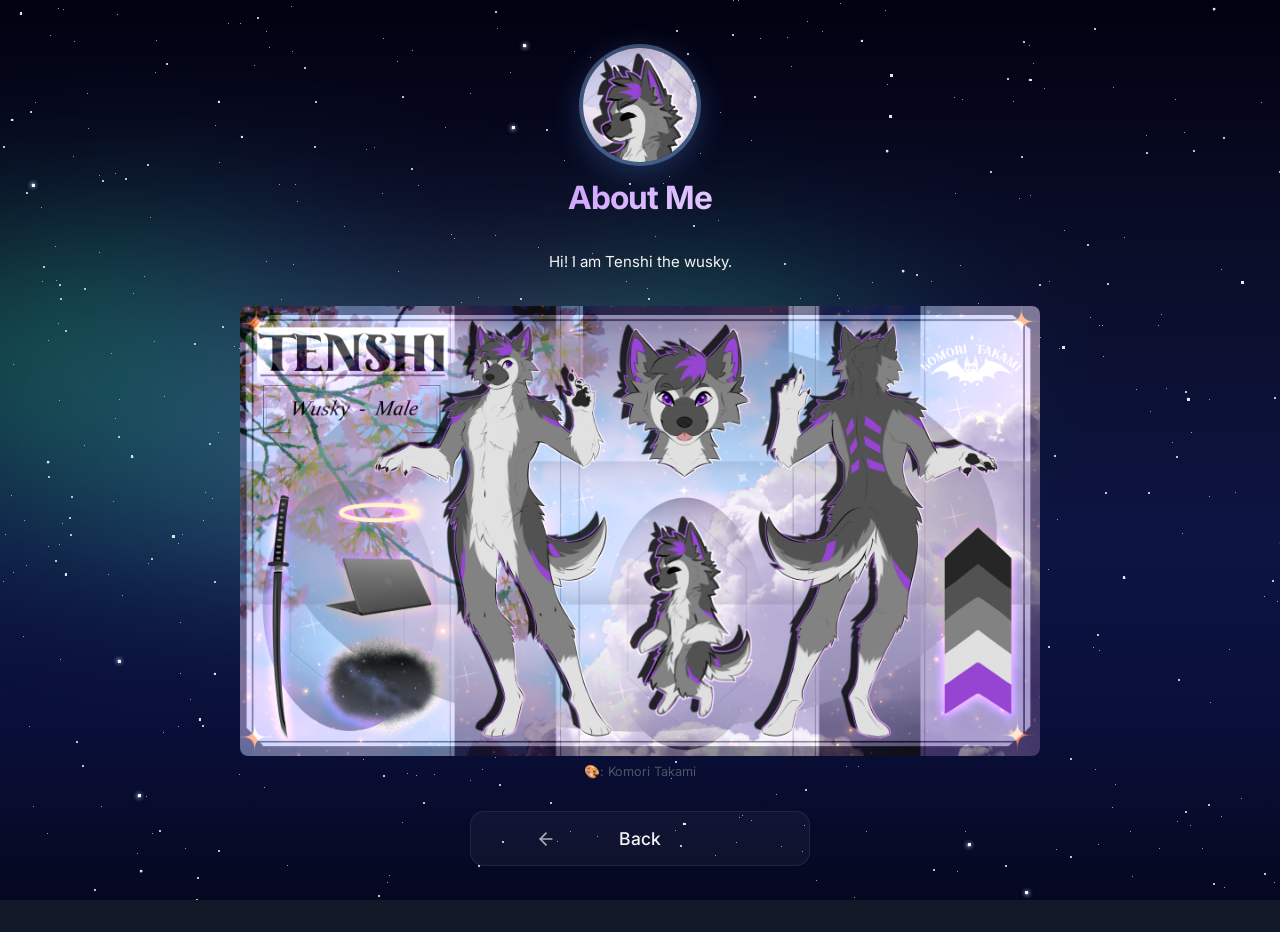
==== commit 73ae1cfb: "stars load faster" ====
--- a/about.html
+++ b/about.html
@@ -802,6 +802,7 @@
       if (stars) {
         var counts = { 'star-sm': 350, 'star-md': 120, 'star-lg': 40, 'star-xl': 10 };
         var twinkleClasses = ['twinkle-1', 'twinkle-2', 'twinkle-3'];
+        var frag = document.createDocumentFragment();
         for (var cls in counts) {
           (function (c, n) {
             for (var i = 0; i < n; i++) {
@@ -814,10 +815,11 @@
                 s.style.setProperty('--dur', (3 + Math.random() * 5).toFixed(1) + 's');
                 s.style.setProperty('--delay', (Math.random() * 8).toFixed(1) + 's');
               }
-              stars.appendChild(s);
+              frag.appendChild(s);
             }
           })(cls, counts[cls]);
         }
+        stars.appendChild(frag);
       }
     }
     var avatar = document.querySelector('.avatar');
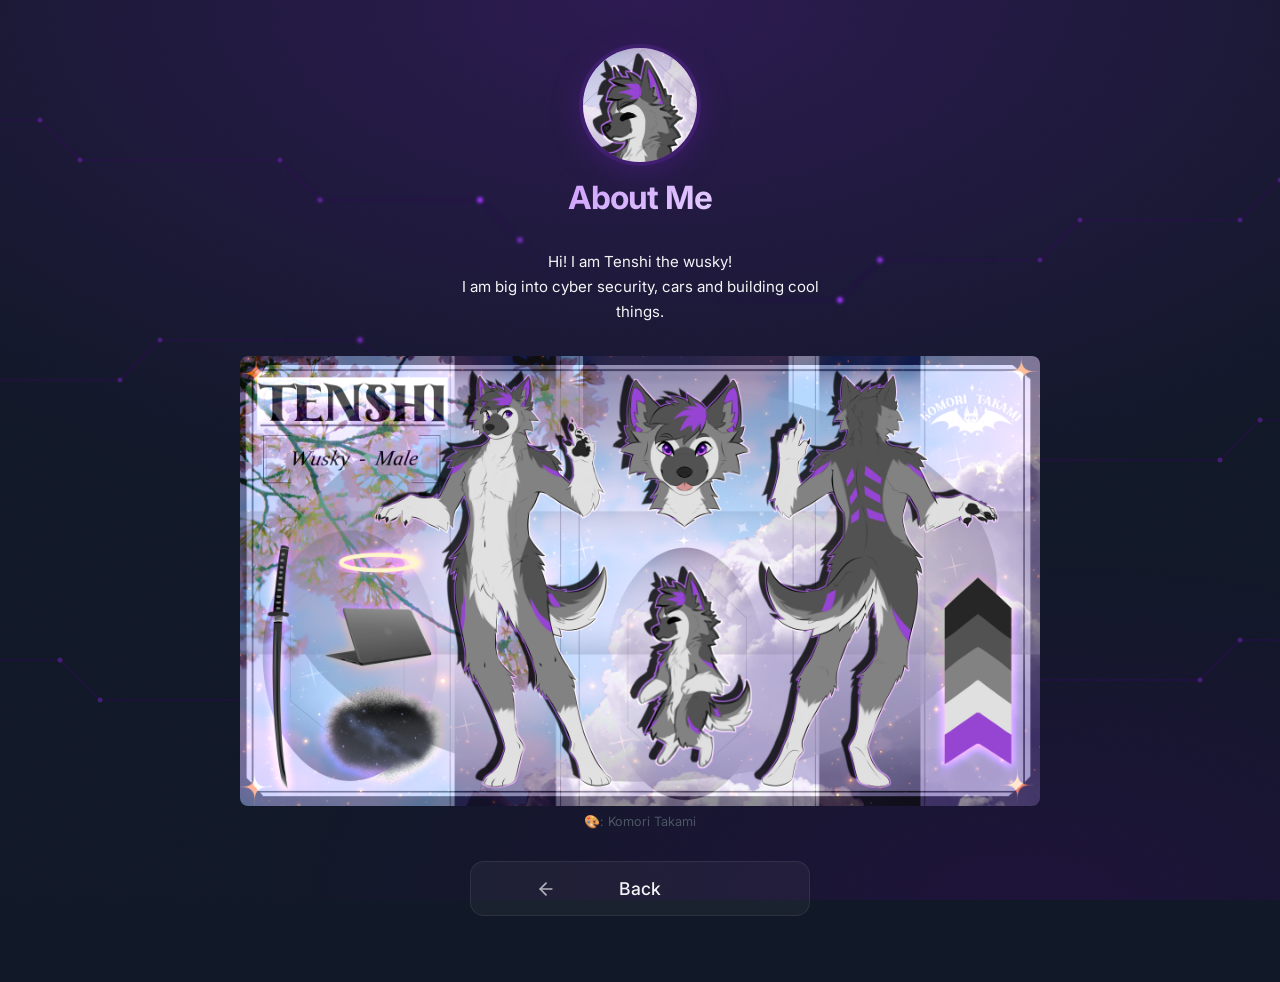
==== commit 29284e05: "more text in about" ====
--- a/about.html
+++ b/about.html
@@ -766,7 +766,8 @@
 
     <div class="about-content">
       <p class="about-blurb">Hi!
-        I am Tenshi the wusky.
+        I am Tenshi the wusky! <br>
+        I am big into cyber security, cars and building cool things. 
       </p>
 
       <figure class="refsheet">
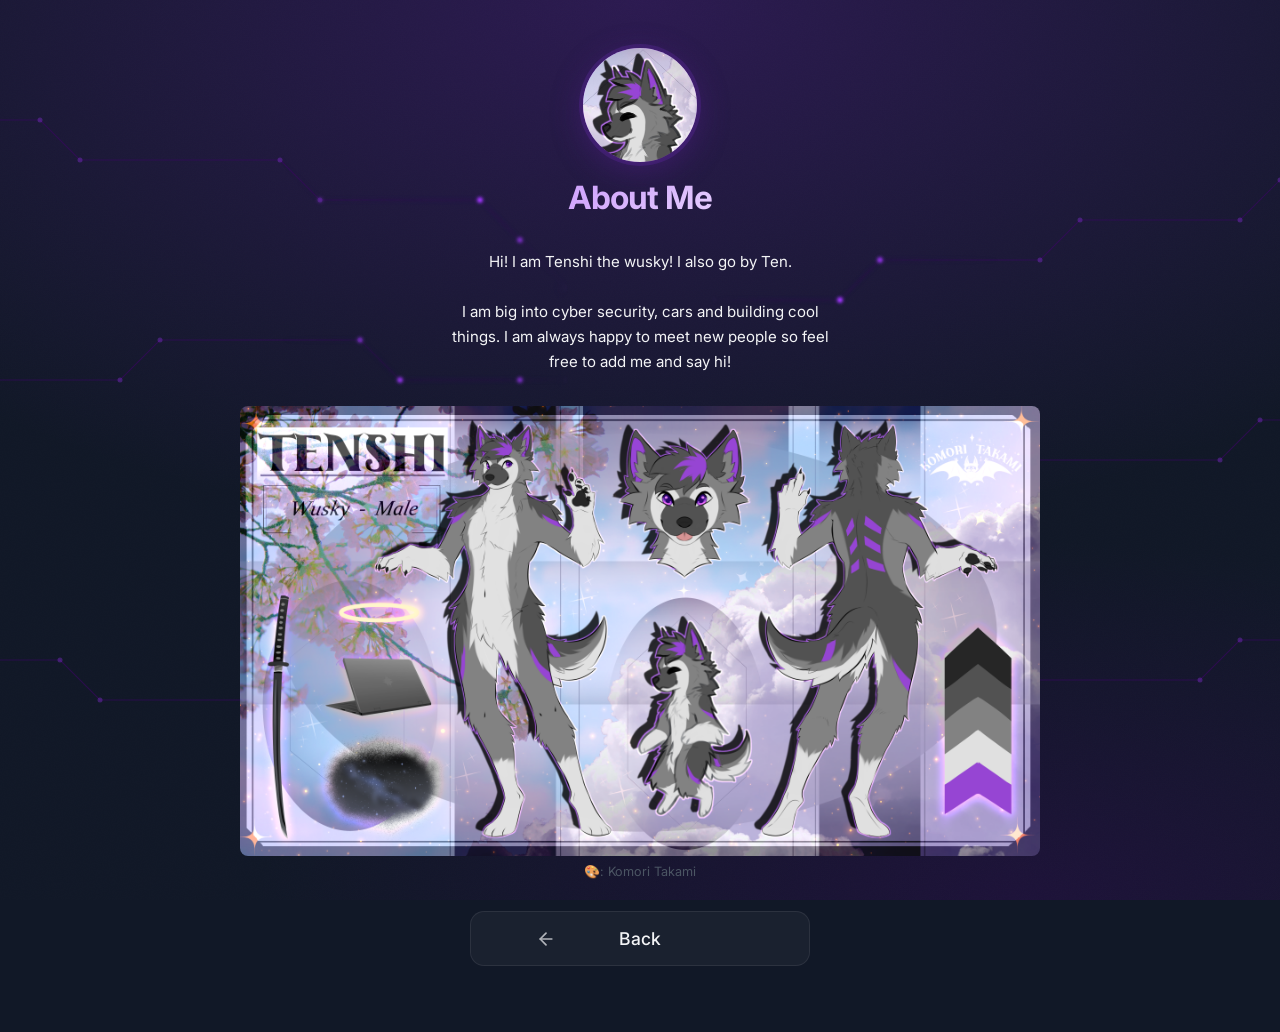
==== commit 9d9dc518: "changed star timings" ====
--- a/about.html
+++ b/about.html
@@ -15,8 +15,7 @@
 <body>
 
   <!-- Looking for something? -->
-  <!-- Circuit background. Glow and blur are pre-built into layered strokes (no filters),
-       and the left/right fade is a CSS mask, so each frame only redraws plain lines. -->
+
   <svg width="0" height="0" style="position:absolute" aria-hidden="true" focusable="false">
     <defs>
       <radialGradient id="traceNodeSoft"><stop offset="0.000" stop-color="#9333ea" stop-opacity="1.000"/><stop offset="0.071" stop-color="#9333ea" stop-opacity="0.980"/><stop offset="0.143" stop-color="#9333ea" stop-opacity="0.914"/><stop offset="0.214" stop-color="#9333ea" stop-opacity="0.816"/><stop offset="0.286" stop-color="#9333ea" stop-opacity="0.693"/><stop offset="0.357" stop-color="#9333ea" stop-opacity="0.561"/><stop offset="0.429" stop-color="#9333ea" stop-opacity="0.430"/><stop offset="0.500" stop-color="#9333ea" stop-opacity="0.311"/><stop offset="0.571" stop-color="#9333ea" stop-opacity="0.209"/><stop offset="0.643" stop-color="#9333ea" stop-opacity="0.131"/><stop offset="0.714" stop-color="#9333ea" stop-opacity="0.078"/><stop offset="0.786" stop-color="#9333ea" stop-opacity="0.041"/><stop offset="0.857" stop-color="#9333ea" stop-opacity="0.020"/><stop offset="0.929" stop-color="#9333ea" stop-opacity="0.008"/><stop offset="1.000" stop-color="#9333ea" stop-opacity="0.000"/></radialGradient>
@@ -315,10 +314,10 @@
     <div class="shooting-star" style="top:10%;left:12%;--shoot-angle:28deg;--shoot-cycle:32s;--shoot-delay:5s;">
       <div class="shooting-star-track"></div>
     </div>
-    <div class="shooting-star" style="top:22%;right:15%;--shoot-angle:130deg;--shoot-cycle:25s;--shoot-delay:10s;">
+    <div class="shooting-star" style="top:22%;right:15%;--shoot-angle:130deg;--shoot-cycle:25s;--shoot-delay:4s;">
       <div class="shooting-star-track"></div>
     </div>
-    <div class="shooting-star" style="top:8%;left:55%;--shoot-angle:145deg;--shoot-cycle:18s;--shoot-delay:2s;">
+    <div class="shooting-star shooting-star-middle" style="top:8%;left:55%;--shoot-angle:145deg;--shoot-cycle:18s;--shoot-delay:0s;">
       <div class="shooting-star-track"></div>
     </div>
     <div class="aurora-container">
@@ -766,8 +765,8 @@
 
     <div class="about-content">
       <p class="about-blurb">Hi!
-        I am Tenshi the wusky! <br>
-        I am big into cyber security, cars and building cool things. 
+        I am Tenshi the wusky! I also go by Ten. <br><br>
+        I am big into cyber security, cars and building cool things. I am always happy to meet new people so feel free to add me and say hi!
       </p>
 
       <figure class="refsheet">
--- a/style.css
+++ b/style.css
@@ -564,8 +564,8 @@
 }
 body[data-bg="night-sky"] .shooting-star-track {
   position: absolute;
-  top: 0; left: 0; width: 300px; height: 2px;
-  transform: translateX(-300px);
+  top: 0; left: 0; width: var(--shoot-length, 300px); height: 2px;
+  transform: translateX(calc(-1 * var(--shoot-length, 300px)));
   opacity: 0;
   animation: shoot var(--shoot-cycle, 6s) ease-out infinite var(--shoot-delay, 0s);
 }
@@ -588,7 +588,7 @@
   box-shadow: 0 0 6px 2px rgba(255,255,255,0.6);
 }
 @keyframes shoot {
-  0%, 82% { transform: translateX(-300px); opacity: 0; }
+  0%, 82% { transform: translateX(calc(-1 * var(--shoot-length, 300px))); opacity: 0; }
   83%      { opacity: 1; }
   90%      { opacity: 1; }
   100%     { transform: translateX(0); opacity: 0; }
@@ -603,6 +603,9 @@
   body[data-bg="night-sky"] .aurora-4 { height: 16%; animation-duration: 17s; }
   body[data-bg="night-sky"] .aurora { filter: blur(60px); }
   body[data-bg="night-sky"] .shooting-star { display: none; }
+  /* keep the middle shooting star on mobile, with a shorter travel so the streak fits on screen */
+  body[data-bg="night-sky"] .shooting-star-middle { display: block; }
+  body[data-bg="night-sky"] .shooting-star-middle .shooting-star-track { --shoot-length: 200px; }
 }
 @media (max-width: 480px) {
   body[data-bg="night-sky"] .aurora-container { opacity: 0.3; }
